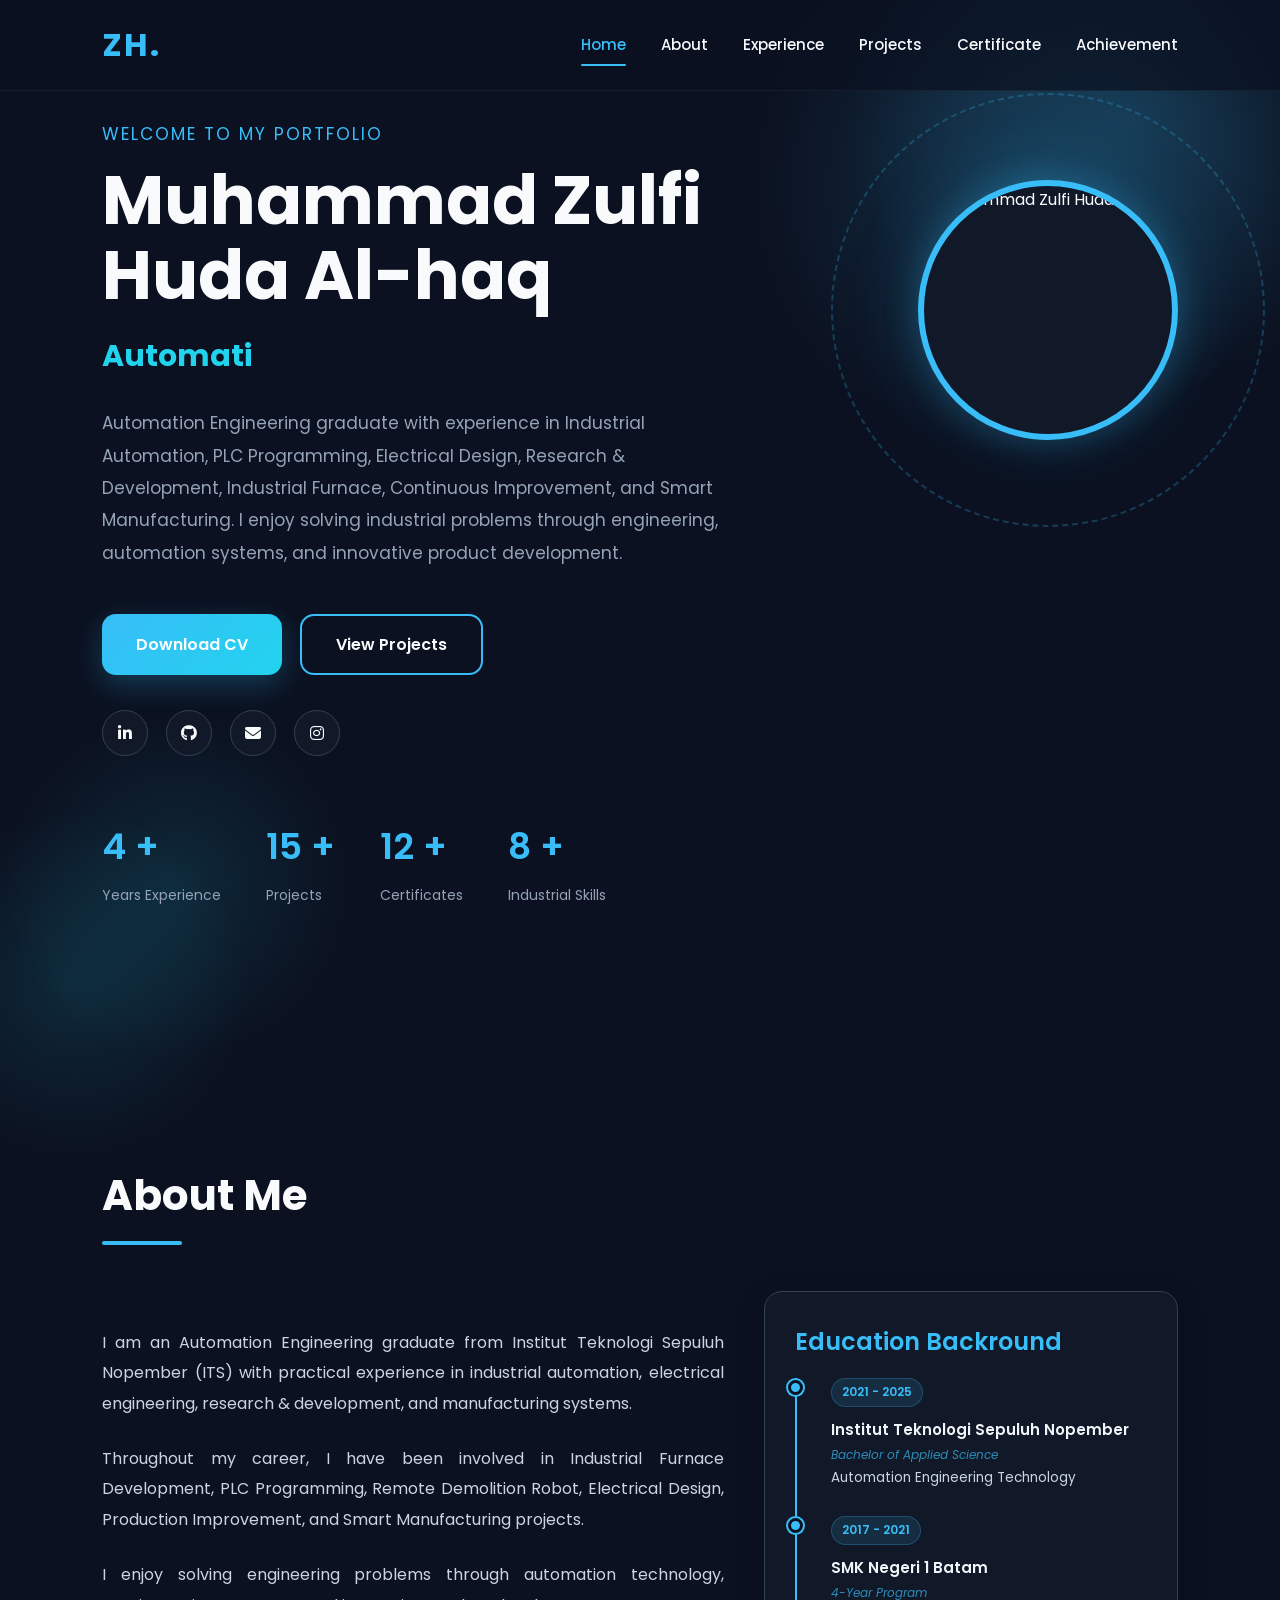
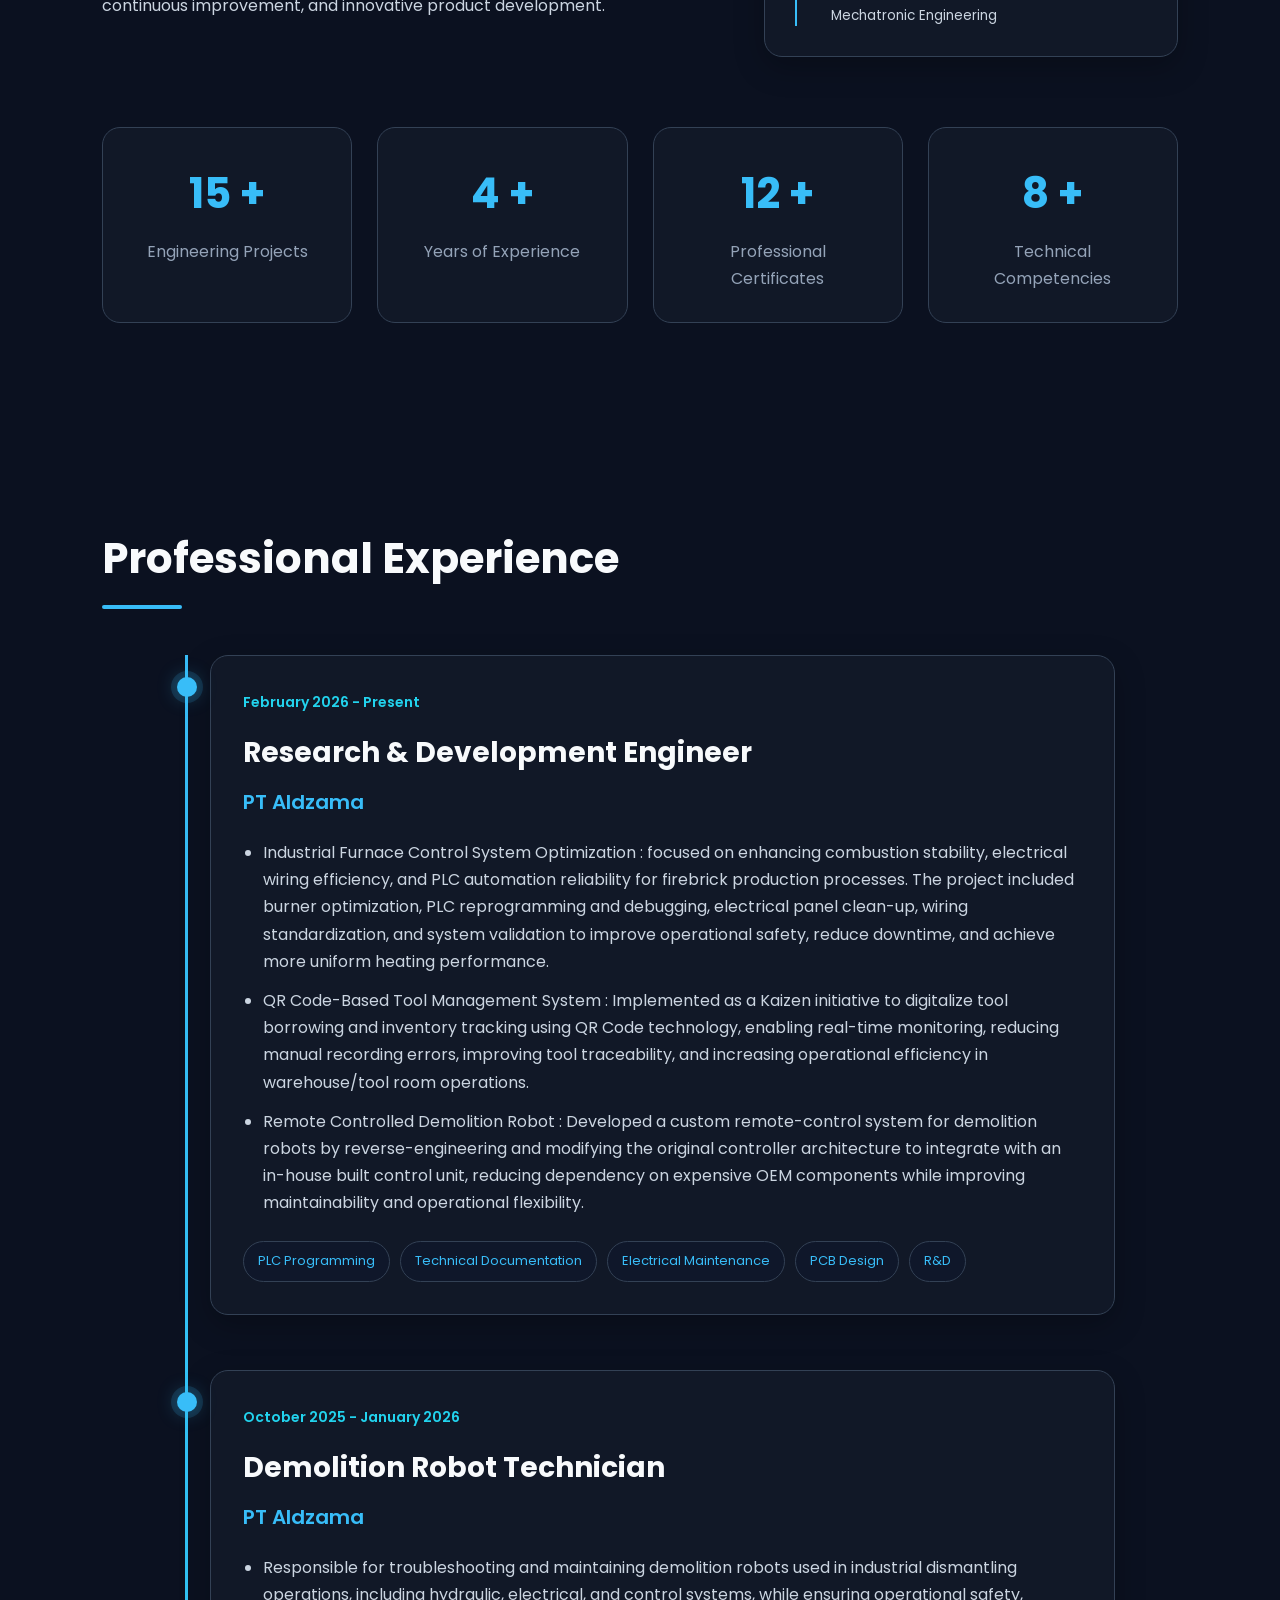
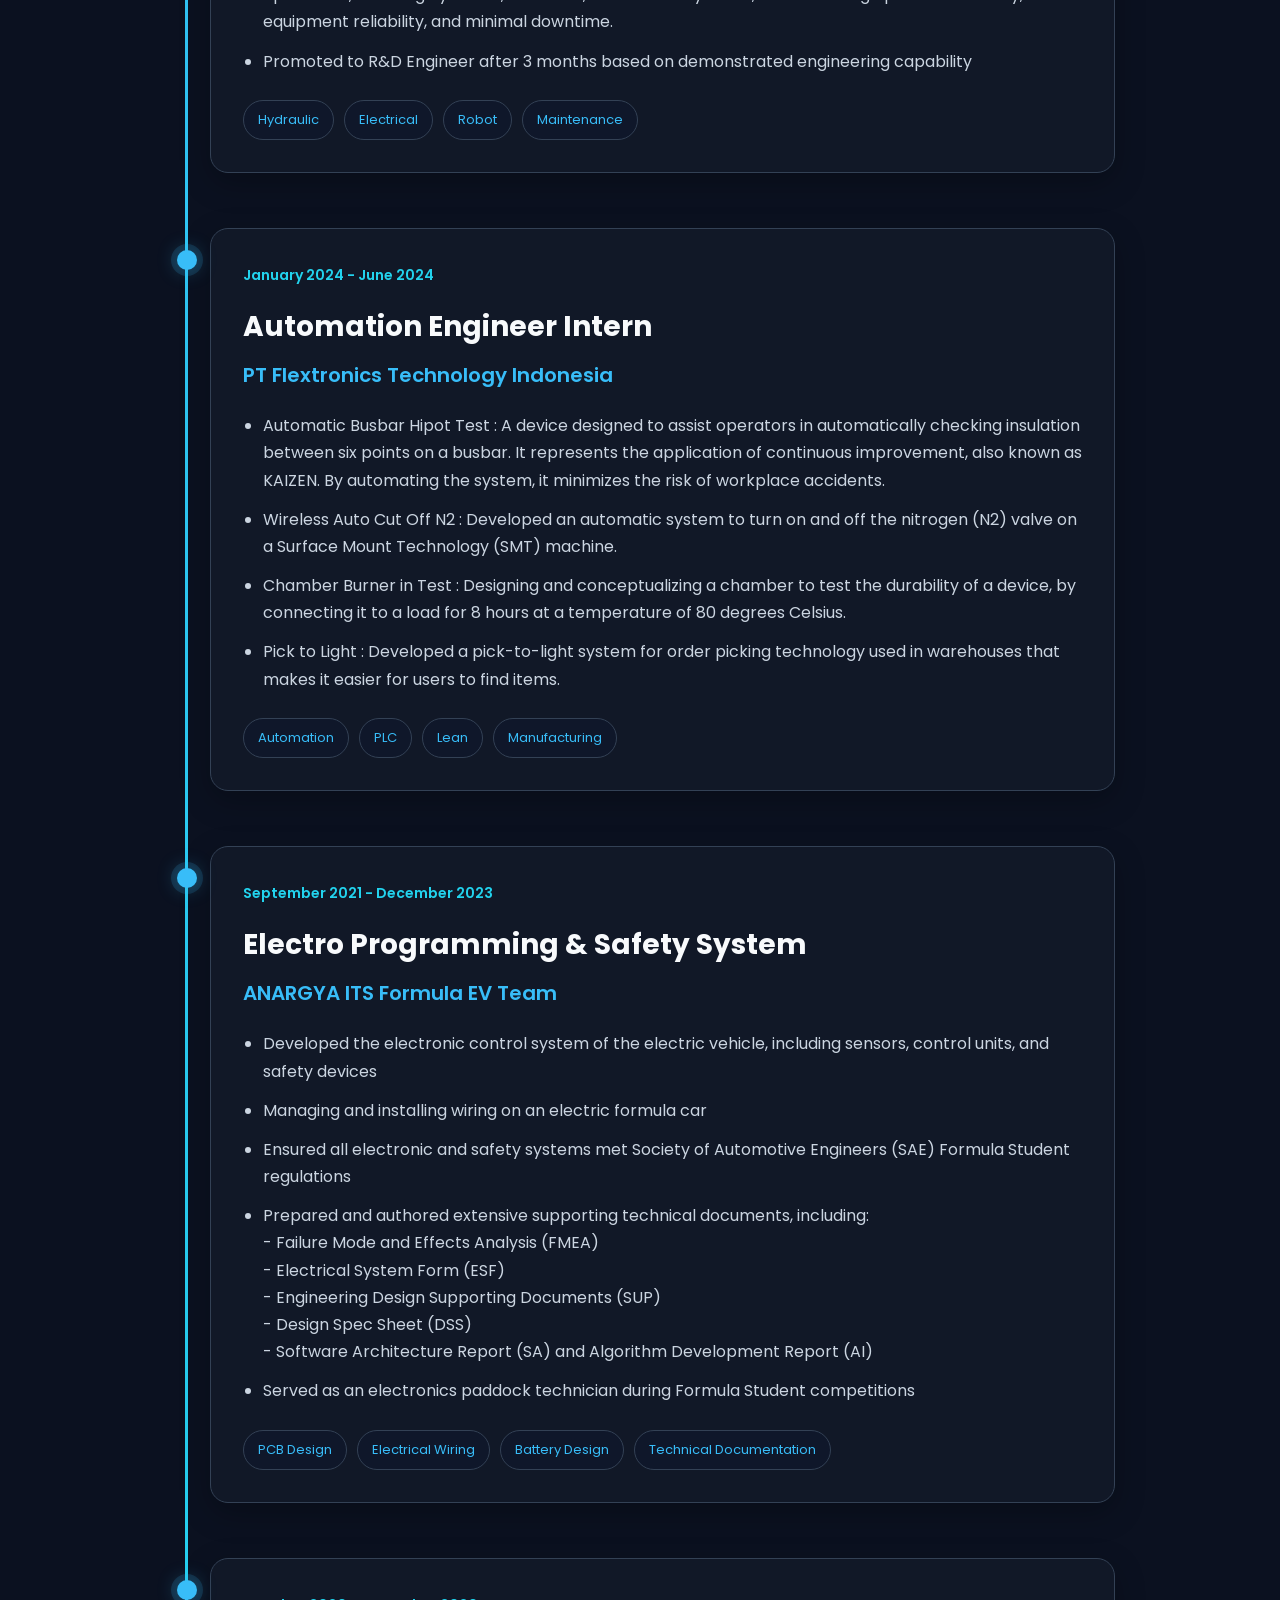
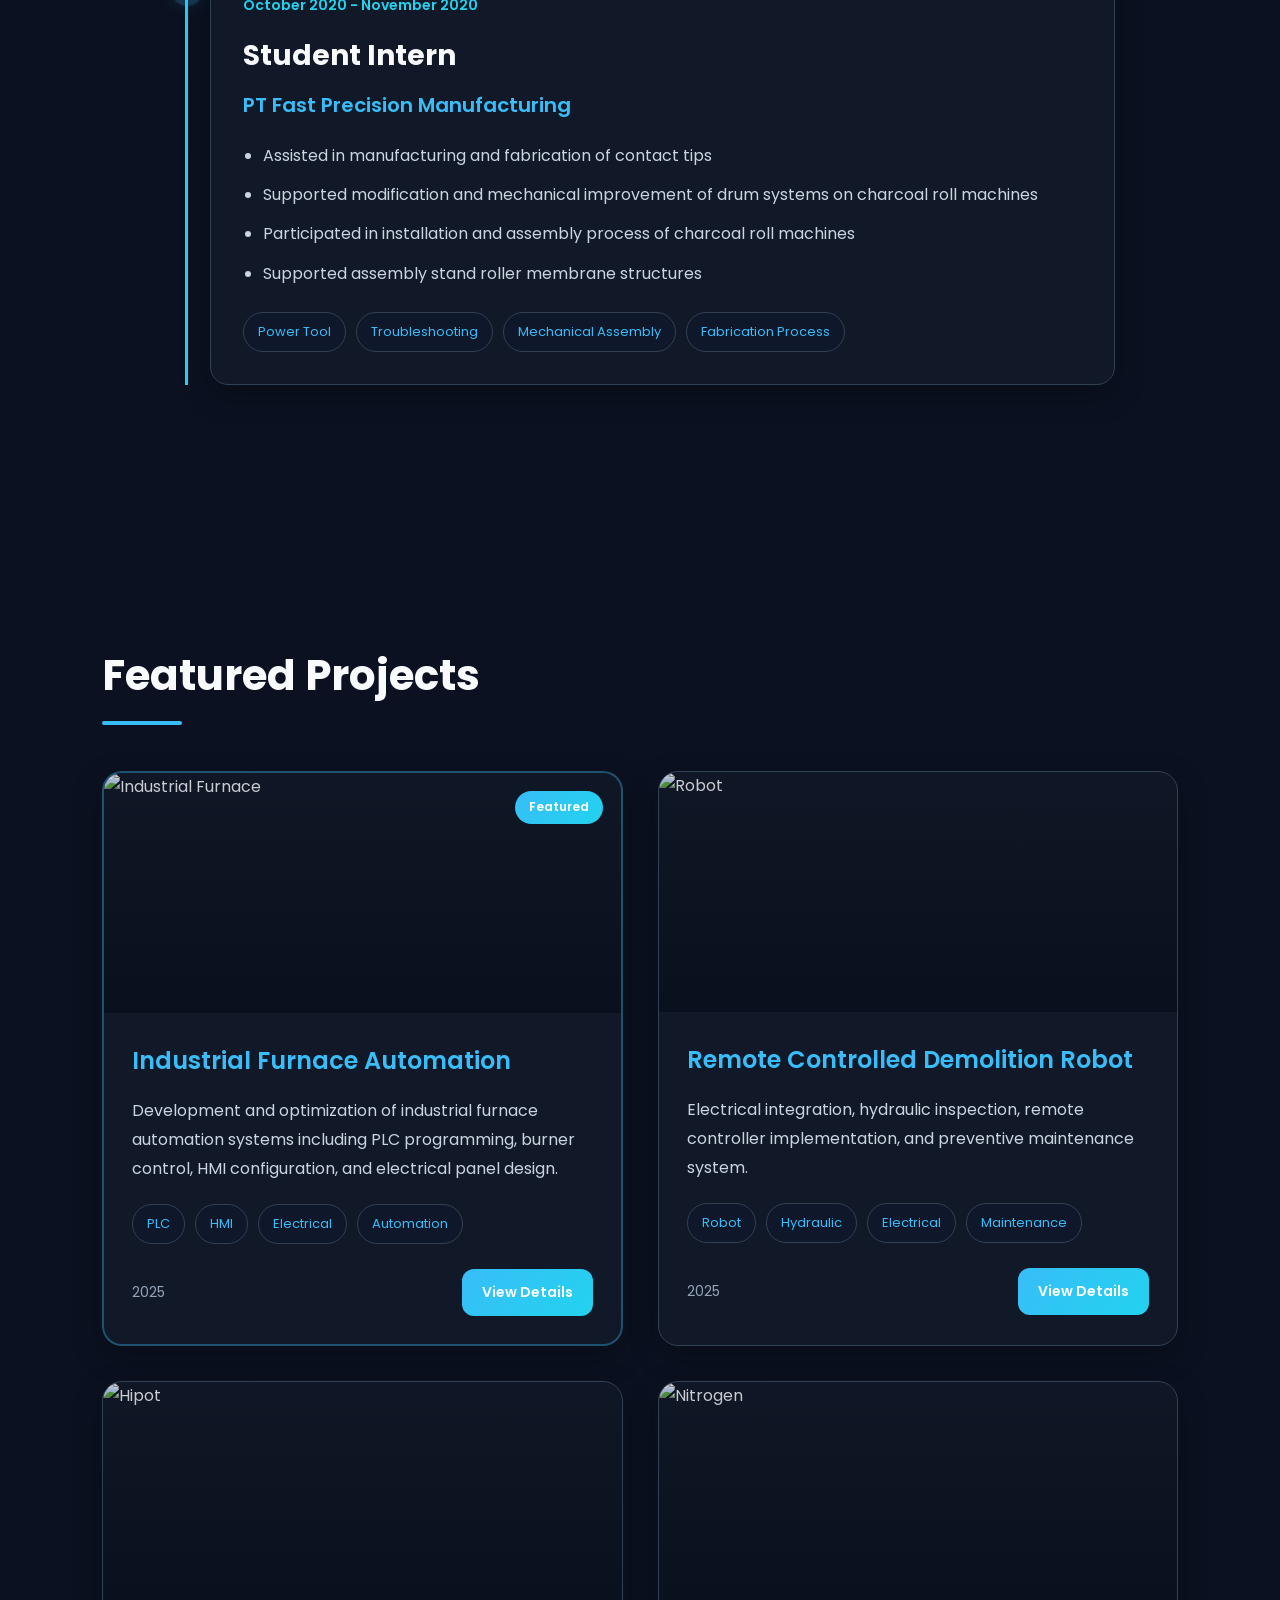
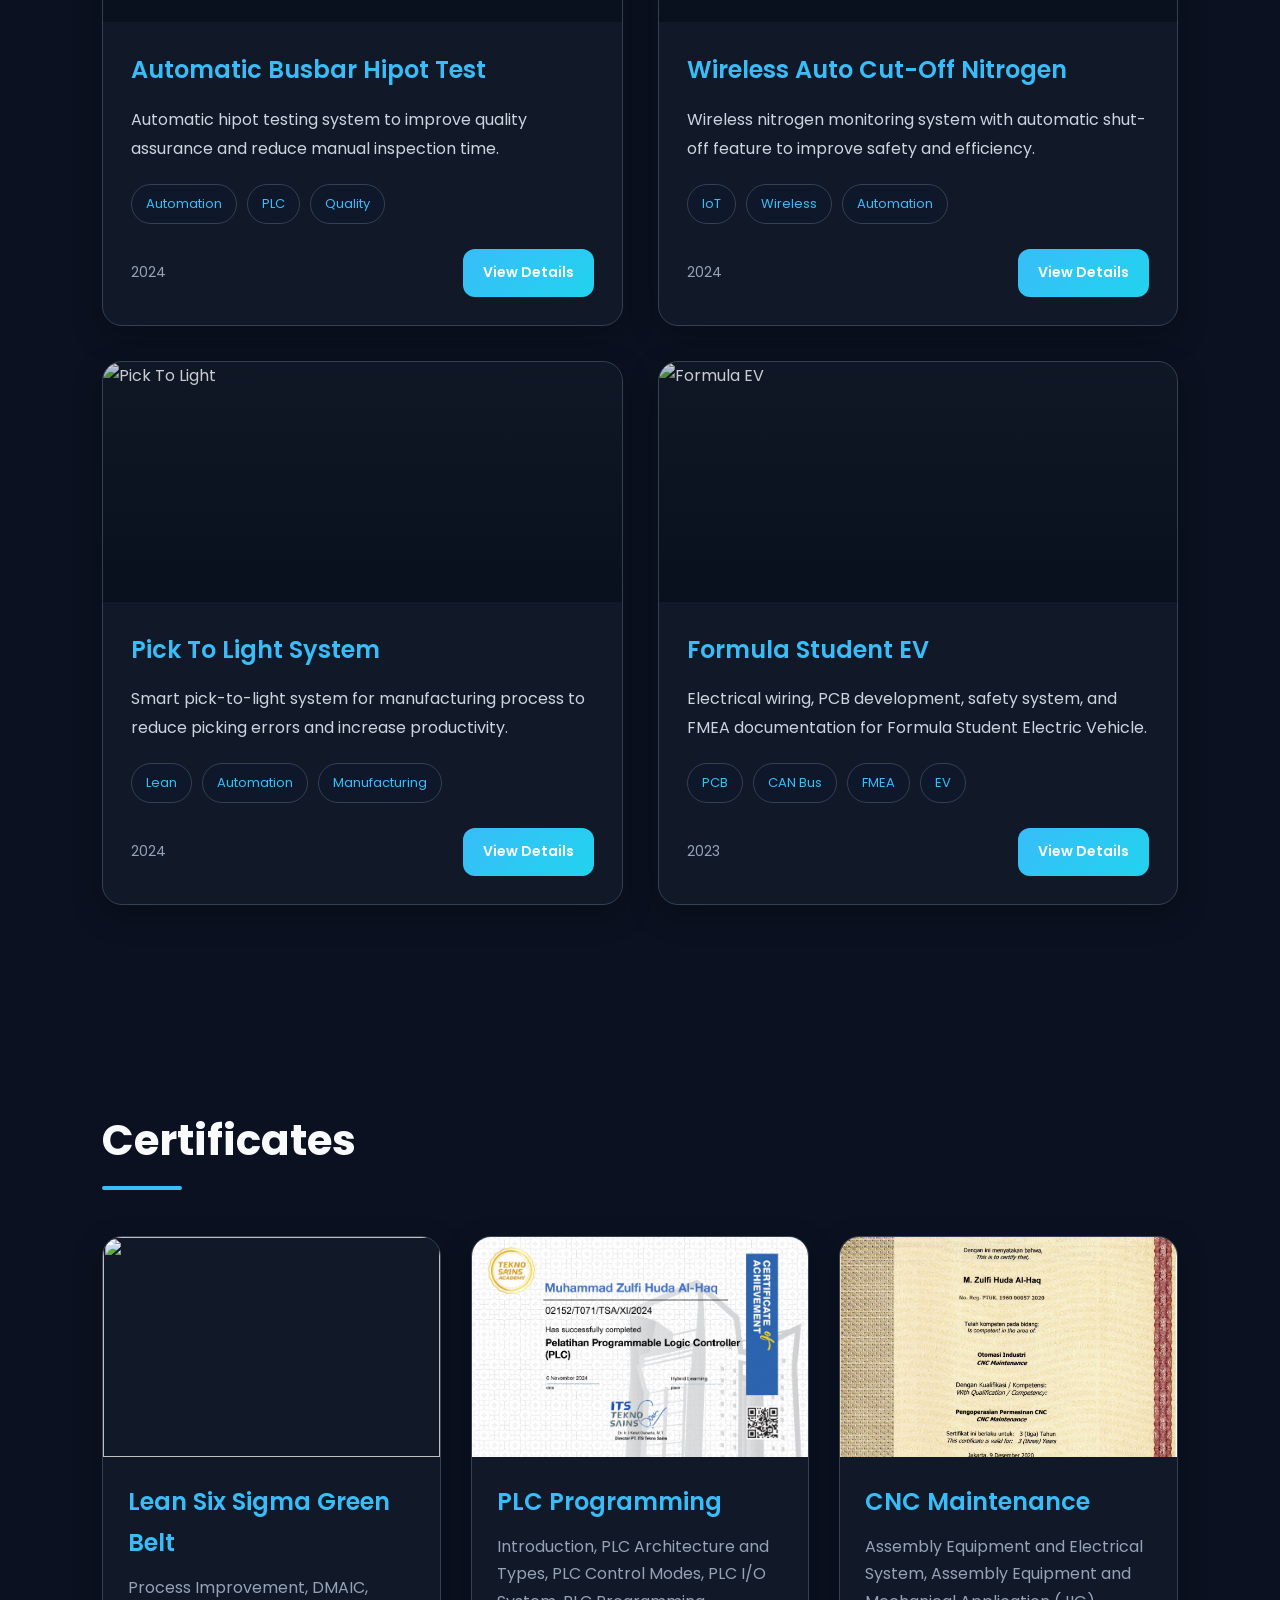
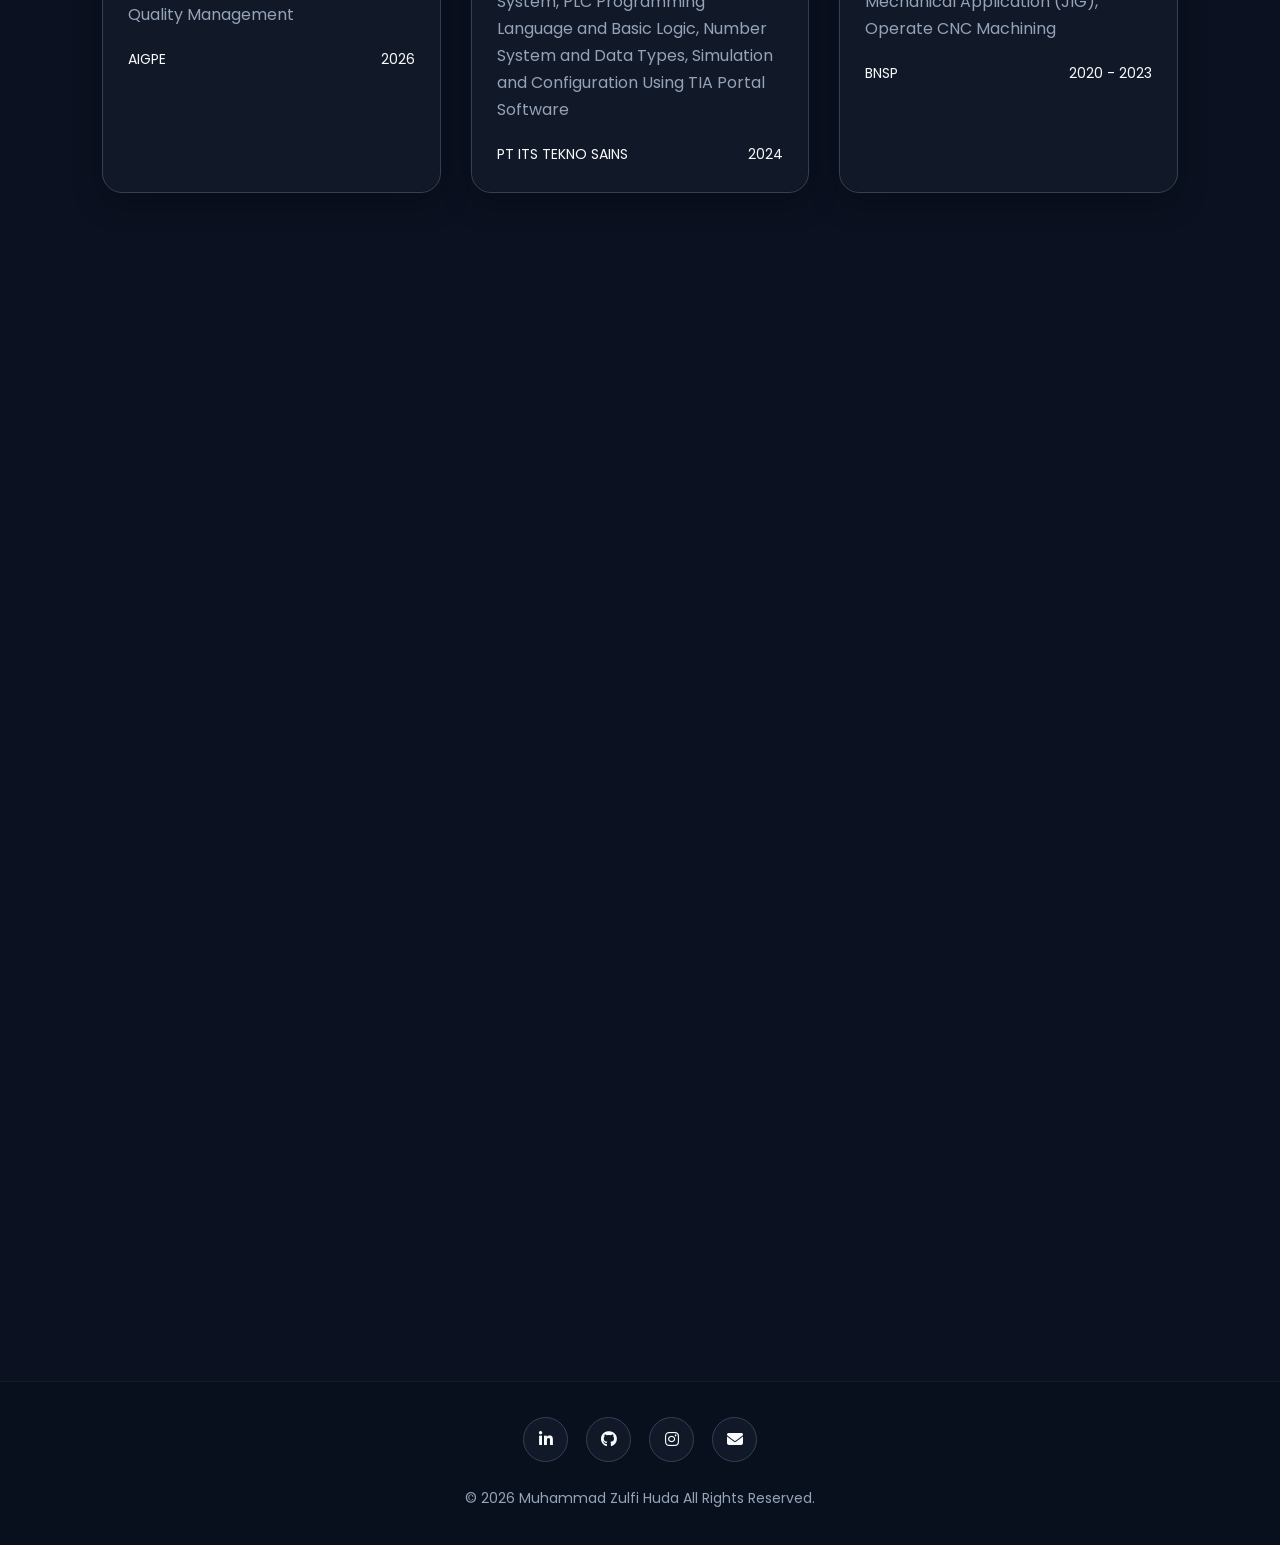
==== index.html @ b314d8a6 "Add files via upload" ====
<!DOCTYPE html>
<html lang="en">

<head>

    <meta charset="UTF-8">

    <meta name="viewport"
          content="width=device-width, initial-scale=1.0">

    <title>Muhammad Zulfi Huda | Automation Engineer</title>

    <!-- CSS -->

    <link rel="stylesheet" href="css/style.css">

    <!-- Google Font -->

    <link rel="preconnect" href="https://fonts.googleapis.com">

    <link rel="preconnect"
          href="https://fonts.gstatic.com"
          crossorigin>

    <link href="https://fonts.googleapis.com/css2?family=Poppins:wght@300;400;500;600;700;800&display=swap"
          rel="stylesheet">

    <!-- Font Awesome -->

    <link rel="stylesheet"
          href="https://cdnjs.cloudflare.com/ajax/libs/font-awesome/6.6.0/css/all.min.css">

</head>

<body>

    <!-- === HEADER === -->

    <header>

        <div class="logo">
            ZH.
        </div>

        <nav>
            <a href="#home" class="active">Home</a>
            <a href="#about">About</a>
            <a href="#experience">Experience</a>
            <a href="#projects">Projects</a>
            <!-- <a href="#skills">Skills</a> -->
            <a href="#certificates">Certificate</a>
            <a href="#achievement">Achievement</a>
            <!-- <a href="#contact">Contact</a> -->
        </nav>

        <!-- Mobile Menu -->

        <div class="menu-toggle">
            <i class="fa-solid fa-bars"></i>
        </div>

    </header>

    <!-- ==== HERO === -->

    <section
        id="home"
        class="hero">
        
        <div class="container">
            <div class="hero">
            
                <!-- LEFT -->

                <div class="hero-left">
                    <small>WELCOME TO MY PORTFOLIO</small>
                    <h1>Muhammad Zulfi<br>Huda Al-haq</h1>
                    <h2>Automation Engineer</h2>
                    <p>
                        Automation Engineering graduate with experience in
                        Industrial Automation,
                        PLC Programming,
                        Electrical Design,
                        Research & Development,
                        Industrial Furnace,
                        Continuous Improvement,
                        and Smart Manufacturing.

                        I enjoy solving industrial problems through engineering,
                        automation systems,
                        and innovative product development.
                    </p>
                    
                    <div class="button-group">
                        <a href="assets/CV_Muhammad_Zulfi_Huda.pdf"
                            class="btn-primary"
                            target="_blank">
                            Download CV
                        </a>

                        <a href="#projects"
                            class="btn-secondary">
                            View Projects
                        </a>
                    </div>

                    <!-- SOCIAL -->

                    <div class="hero-social">
                        <a href="https://linkedin.com/in/zulfi-huda"
                            target="_blank">
                            <i class="fab fa-linkedin-in"></i>
                        </a>
                        
                        <a href="https://github.com"
                            target="_blank">
                            <i class="fab fa-github"></i>
                        </a>
                        
                        <a href="mailto:hudaa.alhaq@gmail.com">
                            <i class="fa-solid fa-envelope"></i>
                        </a>
                        
                        <a href="https://www.instagram.com/hudaa_alhaq?igsh=MXFhZTE1dW55bW5hYQ=="
                            target="_blank">
                            <i class="fab fa-instagram"></i>
                        </a>
                    </div>

                    <!-- STATISTICS -->
                    
                    <div class="hero-stats">
                        <div class="stat-box">
                            <h3>
                                <span
                                    class="counter"
                                    data-target="4">
                                    0
                                </span>
                                +
                            </h3>
                            <p>Years Experience</p>
                        </div>
                        
                        <div class="stat-box">
                            <h3>
                                <span
                                    class="counter"
                                    data-target="15">
                                    0
                                </span>
                                +
                            </h3>
                            <p>Projects</p>
                        </div>
                        
                        <div class="stat-box">
                            <h3>
                                <span
                                    class="counter"
                                    data-target="12">
                                    0
                                </span>
                                +
                            </h3>
                            <p>Certificates</p>
                        </div>
                        
                        <div class="stat-box">
                            <h3>
                                <span
                                    class="counter"
                                    data-target="8">
                                    0
                                </span>
                                +
                            </h3>
                            <p>Industrial Skills</p>
                        </div>
                    </div>
                </div>

                <!-- RIGHT -->

                <div class="hero-right">
                    <img
                    src="assets/profile.jpg"
                    alt="Muhammad Zulfi Huda Al-haq">
                </div>
            </div>
        </div>
    </section>
    <!-- ===ABOUT=== -->

    <section id="about">
        <div class="container">
            <h2 class="section-title">
                About Me
            </h2>

            <div class="about-wrapper">

                <!-- LEFT -->

                <div class="about-content">
                    <p>
                        I am an Automation Engineering graduate from
                        Institut Teknologi Sepuluh Nopember (ITS)
                        with practical experience in industrial automation,
                        electrical engineering, research & development,
                        and manufacturing systems.

                    </p>

                    <p>

                        Throughout my career, I have been involved in
                        Industrial Furnace Development,
                        PLC Programming,
                        Remote Demolition Robot,
                        Electrical Design,
                        Production Improvement,
                        and Smart Manufacturing projects.

                    </p>

                    <p>

                        I enjoy solving engineering problems through
                        automation technology, continuous improvement,
                        and innovative product development.

                    </p>

                </div>

                <!-- RIGHT -->

                <div class="about-card">
                    <h3>Education Backround</h3>
                    <div class="edu-timeline">
                        <div class="edu-item">
                            <div class="edu-dot"></div>
                            <div class="edu-body">
                                <div class="edu-badge">2021 - 2025</div>
                                <h4>Institut Teknologi Sepuluh Nopember</h4>
                                <span class="edu-note">Bachelor of Applied Science</span>
                                <span>Automation Engineering Technology</span>
                            </div>
                        </div>

                        <div class="edu-item">
                            <div class="edu-dot"></div>
                            <div class="edu-body">
                                <div class="edu-badge">2017 - 2021</div>
                                <h4>SMK Negeri 1 Batam</h4>
                                <span class="edu-note">4-Year Program</span>                        
                                <span>Mechatronic Engineering</span>                                
                            </div>
                        </div>
                    </div>
                </div>
            </div>

            <!-- ======================================================
                STATISTICS
            ======================================================= -->

            <div class="statistics">

                <div class="stat-card">

                    <h2>

                        <span
                            class="counter"
                            data-target="15">

                            0

                        </span>

                        +

                    </h2>

                    <p>

                        Engineering Projects

                    </p>

                </div>

                <div class="stat-card">

                    <h2>

                        <span
                            class="counter"
                            data-target="4">

                            0

                        </span>

                        +

                    </h2>

                    <p>

                        Years of Experience

                    </p>

                </div>

                <div class="stat-card">

                    <h2>

                        <span
                            class="counter"
                            data-target="12">

                            0

                        </span>

                        +

                    </h2>

                    <p>

                        Professional Certificates

                    </p>

                </div>

                <div class="stat-card">

                    <h2>

                        <span
                            class="counter"
                            data-target="8">

                            0

                        </span>

                        +

                    </h2>

                    <p>

                        Technical Competencies

                    </p>

                </div>

            </div>

        </div>

    </section>

<!-- ==========================================================
     EXPERIENCE
========================================================== -->

<section id="experience">
    <div class="container">
        <h2 class="section-title">
            Professional Experience
        </h2>

        <div class="timeline">

            <!-- ==================================================
                 PT ALDZAMA
            =================================================== -->

            <div class="timeline-item">
                <div class="timeline-dot"></div>
                <div class="timeline-content">                   
                    <span class="date">
                        February 2026 - Present
                    </span>
                    
                    <h2>
                        Research & Development Engineer
                    </h2>
                    
                    <h3>
                        PT Aldzama
                    </h3>
                    
                    <ul>
                        <li>
                            Industrial Furnace Control System Optimization : focused on enhancing
                            combustion stability, electrical wiring efficiency, and PLC automation
                            reliability for firebrick production processes. The project included
                            burner optimization, PLC reprogramming and debugging, electrical panel
                            clean-up, wiring standardization, and system validation to improve
                            operational safety, reduce downtime, and achieve more uniform heating
                            performance.
                        </li>

                        <li>
                            QR Code-Based Tool Management System : Implemented as a Kaizen initiative
                            to digitalize tool borrowing and inventory tracking using QR Code technology,
                            enabling real-time monitoring, reducing manual recording errors, improving
                            tool traceability, and increasing operational efficiency in warehouse/tool
                            room operations.
                        </li>

                        <li>
                            Remote Controlled Demolition Robot : Developed a custom remote-control
                            system for demolition robots by reverse-engineering and modifying the
                            original controller architecture to integrate with an in-house built
                            control unit, reducing dependency on expensive OEM components while
                            improving maintainability and operational flexibility.
                        </li>
                    </ul>

                    <div class="tech-stack">
                        <span>PLC Programming</span>
                        <span>Technical Documentation</span>
                        <span>Electrical Maintenance</span>
                        <span>PCB Design</span>
                        <span>R&D</span>
                    </div>
                </div>
            </div>

            <!-- ==================================================
                 DEMOLITION ROBOT
            =================================================== -->

            <div class="timeline-item">
                <div class="timeline-dot"></div>
                <div class="timeline-content">
                    <span class="date">
                        October 2025 - January 2026
                    </span>

                    <h2>
                        Demolition Robot Technician
                    </h2>

                    <h3>
                        PT Aldzama
                    </h3>

                    <ul>
                        <li>
                            Responsible for troubleshooting and maintaining demolition
                            robots used in industrial dismantling operations, including
                            hydraulic, electrical, and control systems, while ensuring
                            operational safety, equipment reliability, and minimal downtime.
                        </li>
                        <li>
                            Promoted to R&D Engineer after 3 months based on demonstrated
                            engineering capability
                        </li>                        
                        
                    </ul>

                    <div class="tech-stack">
                        <span>Hydraulic</span>
                        <span>Electrical</span>
                        <span>Robot</span>
                        <span>Maintenance</span>
                    </div>
                </div>
            </div>

            <!-- ==================================================
                 FLEXTRONICS
            =================================================== -->

            <div class="timeline-item">
                <div class="timeline-dot"></div>
                <div class="timeline-content">
                    <span class="date">
                        January 2024 - June 2024
                    </span>

                    <h2>
                        Automation Engineer Intern
                    </h2>

                    <h3>
                        PT Flextronics Technology Indonesia
                    </h3>

                    <ul>
                        <li>
                            Automatic Busbar Hipot Test : A device designed to assist operators
                            in automatically checking insulation between six points on a busbar.
                            It represents the application of continuous improvement, also known
                            as KAIZEN. By automating the system, it minimizes the risk of workplace
                            accidents.
                        </li>

                        <li>
                            Wireless Auto Cut Off N2 : Developed an automatic system to turn on
                            and off the nitrogen (N2) valve on a Surface Mount Technology (SMT) machine.
                        </li>

                        <li>
                            Chamber Burner in Test : Designing and conceptualizing a chamber to test the
                            durability of a device, by connecting it to a load for 8 hours at a temperature
                            of 80 degrees Celsius.
                        </li>

                        <li>
                            Pick to Light : Developed a pick-to-light system for order picking technology used
                            in warehouses that makes it easier for users to find items.
                        </li>
                    </ul>

                    <div class="tech-stack">
                        <span>Automation</span>
                        <span>PLC</span>
                        <span>Lean</span>
                        <span>Manufacturing</span>
                    </div>
                </div>
            </div>

            <!-- ==================================================
                 FORMULA STUDENT
            =================================================== -->

            <div class="timeline-item">
                <div class="timeline-dot"></div>
                <div class="timeline-content">
                    <span class="date">
                        September 2021 - December 2023
                    </span>

                    <h2>
                        Electro Programming & Safety System
                    </h2>

                    <h3>
                        ANARGYA ITS Formula EV Team
                    </h3>

                    <ul>
                        <li>
                            Developed the electronic control system of the electric vehicle,
                            including sensors, control units, and safety devices
                        </li>

                        <li>
                            Managing and installing wiring on an electric formula car
                        </li>

                        <li>
                            Ensured all electronic and safety systems met Society
                            of Automotive Engineers (SAE) Formula Student regulations
                        </li>

                        <li>
                            Prepared and authored extensive supporting technical documents, including:
                            <p>- Failure Mode and Effects Analysis (FMEA)</p>
                            <p>- Electrical System Form (ESF)</p>
                            <p>- Engineering Design Supporting Documents (SUP)</p>
                            <p>- Design Spec Sheet (DSS)</p>
                            <p>- Software Architecture Report (SA) and Algorithm Development Report (AI)</p>                                                                                                      
                        </li>

                        <li>
                            Served as an electronics paddock technician during Formula Student competitions
                        </li>
                    </ul>
                    <div class="tech-stack">
                        <span>PCB Design</span>                    
                        <span>Electrical Wiring</span>
                        <span>Battery Design</span>
                        <span>Technical Documentation</span>
                    </div>
                </div>
            </div>

            <!-- ==================================================
                PT Fast Precision Manufacturing
            =================================================== -->

            <div class="timeline-item">
                <div class="timeline-dot"></div>
                <div class="timeline-content">
                    <span class="date">
                        October 2020 - November 2020
                    </span>

                    <h2>
                        Student Intern
                    </h2>

                    <h3>
                        PT Fast Precision Manufacturing
                    </h3>

                    <ul>
                        <li>
                            Assisted in manufacturing and fabrication of contact tips
                        </li>

                        <li>
                            Supported modification and mechanical improvement of drum
                            systems on charcoal roll machines
                        </li>

                        <li>
                            Participated in installation and assembly process of charcoal roll machines
                        </li>

                        <li>
                            Supported assembly stand roller membrane structures
                        </li>
                    </ul>
                    <div class="tech-stack">
                        <span>Power Tool</span>
                        <span>Troubleshooting</span>                       
                        <span>Mechanical Assembly</span>
                        <span>Fabrication Process</span>
                    </div>
                </div>
            </div>
        </div>
    </div>
</section>

<!-- ==========================================================
     PROJECTS
========================================================== -->

<section id="projects">

    <div class="container">

        <h2 class="section-title">
            Featured Projects
        </h2>

        <div class="project-grid">

            <!-- ==========================================
                 PROJECT 1
            =========================================== -->

            <div class="project-card project-feature">

                <div class="project-image">

                    <img src="assets/projects/furnace.jpg"
                         alt="Industrial Furnace">

                </div>

                <div class="project-content">

                    <h3>

                        Industrial Furnace Automation

                    </h3>

                    <p>

                        Development and optimization of industrial furnace
                        automation systems including PLC programming,
                        burner control, HMI configuration,
                        and electrical panel design.

                    </p>

                    <div class="project-tags">

                        <span>PLC</span>
                        <span>HMI</span>
                        <span>Electrical</span>
                        <span>Automation</span>

                    </div>

                    <div class="project-footer">

                        <span class="project-year">

                            2025

                        </span>

                        <a href="#"
                           class="project-button"
                           data-modal="modal-furnace">

                            View Details

                        </a>

                    </div>

                </div>

            </div>

            <!-- ==========================================
                 PROJECT 2
            =========================================== -->

            <div class="project-card">

                <div class="project-image">

                    <img src="assets/projects/robot.jpg"
                         alt="Robot">

                </div>

                <div class="project-content">

                    <h3>

                        Remote Controlled Demolition Robot

                    </h3>

                    <p>

                        Electrical integration, hydraulic inspection,
                        remote controller implementation,
                        and preventive maintenance system.

                    </p>

                    <div class="project-tags">

                        <span>Robot</span>
                        <span>Hydraulic</span>
                        <span>Electrical</span>
                        <span>Maintenance</span>

                    </div>

                    <div class="project-footer">

                        <span class="project-year">

                            2025

                        </span>

                        <a href="#"
                           class="project-button"
                           data-modal="modal-robot">

                            View Details

                        </a>

                    </div>

                </div>

            </div>

            <!-- ==========================================
                 PROJECT 3
            =========================================== -->

            <div class="project-card">

                <div class="project-image">

                    <img src="assets/projects/hipot.jpg"
                         alt="Hipot">

                </div>

                <div class="project-content">

                    <h3>

                        Automatic Busbar Hipot Test

                    </h3>

                    <p>

                        Automatic hipot testing system
                        to improve quality assurance
                        and reduce manual inspection time.

                    </p>

                    <div class="project-tags">

                        <span>Automation</span>
                        <span>PLC</span>
                        <span>Quality</span>

                    </div>

                    <div class="project-footer">

                        <span class="project-year">

                            2024

                        </span>

                        <a href="#"
                           class="project-button"
                           data-modal="modal-hipot">

                            View Details

                        </a>

                    </div>

                </div>

            </div>

            <!-- ==========================================
                 PROJECT 4
            =========================================== -->

            <div class="project-card">

                <div class="project-image">

                    <img src="assets/projects/nitrogen.jpg"
                         alt="Nitrogen">

                </div>

                <div class="project-content">

                    <h3>

                        Wireless Auto Cut-Off Nitrogen

                    </h3>

                    <p>

                        Wireless nitrogen monitoring system
                        with automatic shut-off feature
                        to improve safety and efficiency.

                    </p>

                    <div class="project-tags">

                        <span>IoT</span>
                        <span>Wireless</span>
                        <span>Automation</span>

                    </div>

                    <div class="project-footer">

                        <span class="project-year">

                            2024

                        </span>

                        <a href="#"
                           class="project-button"
                           data-modal="modal-nitrogen">

                            View Details

                        </a>

                    </div>

                </div>

            </div>

            <!-- ==========================================
                 PROJECT 5
            =========================================== -->

            <div class="project-card">

                <div class="project-image">

                    <img src="assets/projects/picktolight.jpg"
                         alt="Pick To Light">

                </div>

                <div class="project-content">

                    <h3>

                        Pick To Light System

                    </h3>

                    <p>

                        Smart pick-to-light system
                        for manufacturing process
                        to reduce picking errors
                        and increase productivity.

                    </p>

                    <div class="project-tags">

                        <span>Lean</span>
                        <span>Automation</span>
                        <span>Manufacturing</span>

                    </div>

                    <div class="project-footer">

                        <span class="project-year">

                            2024

                        </span>

                        <a href="#"
                           class="project-button"
                           data-modal="modal-pick">

                            View Details

                        </a>

                    </div>

                </div>

            </div>

            <!-- ==========================================
                 PROJECT 6
            =========================================== -->

            <div class="project-card">

                <div class="project-image">

                    <img src="assets/projects/formula.jpg"
                         alt="Formula EV">

                </div>

                <div class="project-content">

                    <h3>

                        Formula Student EV

                    </h3>

                    <p>

                        Electrical wiring,
                        PCB development,
                        safety system,
                        and FMEA documentation
                        for Formula Student Electric Vehicle.

                    </p>

                    <div class="project-tags">

                        <span>PCB</span>
                        <span>CAN Bus</span>
                        <span>FMEA</span>
                        <span>EV</span>

                    </div>

                    <div class="project-footer">

                        <span class="project-year">

                            2023

                        </span>

                        <a href="#"
                           class="project-button"
                           data-modal="modal-formula">

                            View Details

                        </a>

                    </div>

                </div>

            </div>

        </div>

    </div>

</section>

<!-- ==========================================================
     SKILLS
========================================================== -->

<!-- <section id="skills">

    <div class="container">

        <h2 class="section-title">

            Technical Skills

        </h2>

        <div class="skills">

            <span>PLC Programming</span>
            <span>HMI Development</span>
            <span>Industrial Automation</span>
            <span>Electrical Design</span>
            <span>AutoCAD Electrical</span>
            <span>SolidWorks</span>
            <span>Arduino</span>
            <span>ESP32</span>
            <span>Embedded System</span>
            <span>Industrial Furnace</span>
            <span>Research & Development</span>
            <span>Project Management</span>
            <span>Continuous Improvement</span>
            <span>Lean Manufacturing</span>
            <span>Microsoft Office</span>

        </div>

    </div>

</section> -->

<!-- ==========================================================
     CERTIFICATES
========================================================== -->

<section id="certificates">

    <div class="container">

        <h2 class="section-title">

            Certificates

        </h2>

        <div class="certificate-grid">

            <div class="certificate-card">

                <div class="certificate-image">

                    <img src="assets/certificate/lean.jpg">

                </div>

                <div class="certificate-content">

                    <h3>

                        Lean Six Sigma Green Belt

                    </h3>

                    <p>

                        Process Improvement,
                        DMAIC,
                        Quality Management

                    </p>

                    <div class="certificate-provider">

                        <span>AIGPE</span>

                        <span>2026</span>

                    </div>

                </div>

            </div>

            <div class="certificate-card">

                <div class="certificate-image">

                    <img src="assets/certificate/plc.jpg">

                </div>

                <div class="certificate-content">

                    <h3>

                        PLC Programming

                    </h3>

                    <p>

                        Introduction, PLC Architecture and Types, PLC Control Modes,
                        PLC I/O System, PLC Programming Language and Basic Logic,
                        Number System and Data Types, Simulation and Configuration
                        Using TIA Portal Software

                    </p>

                    <div class="certificate-provider">

                        <span>PT ITS TEKNO SAINS</span>

                        <span>2024</span>

                    </div>

                </div>

            </div>

            <div class="certificate-card">

                <div class="certificate-image">

                    <img src="assets/certificate/CNC Maintenance.jpg">

                </div>

                <div class="certificate-content">

                    <h3>

                        CNC Maintenance

                    </h3>

                    <p>

                        Assembly Equipment and Electrical System, Assembly Equipment and
                        Mechanical Application (JIG), Operate CNC Machining

                    </p>

                    <div class="certificate-provider">

                        <span>BNSP</span>

                        <span>2020 - 2023</span>

                    </div>

                </div>

            </div>

        </div>

    </div>

</section>

<!-- ==========================================================
     ACHIEVEMENT
========================================================== -->

<section id="achievement">
    <div class="container">
        <h2 class="section-title">
            Achievement
        </h2>

        <div class="achievement-grid">
            <div class="achievement-card">
                <div class="achievement-icon">
                    <i class="fa-solid fa-trophy"></i>
                </div>

                <h3>
                    Formula Student EV
                </h3>

                <p>
                    Electrical &
                    Programming Division
                </p>
            </div>

            <div class="achievement-card">
                <div class="achievement-icon">
                    <i class="fa-solid fa-medal"></i>
                </div>

                <h3>
                    Automation Projects
                </h3>

                <p>
                    Successfully completed
                    multiple industrial
                    automation projects.
                </p>
            </div>

            <div class="achievement-card">
                <div class="achievement-icon">
                    <i class="fa-solid fa-award"></i>
                </div>

                <h3>
                    Research & Development
                </h3>

                <p>
                    Product Development
                    and Industrial Innovation.
                </p>
            </div>
            <div class="achievement-card">
                <div class="achievement-icon">
                    <i class="fa-solid fa-trophy"></i>
                </div>

                <h3>
                    Formula Student EV
                </h3>

                <p>
                    Electrical &
                    Programming Division
                </p>
            </div>

            <div class="achievement-card">
                <div class="achievement-icon">
                    <i class="fa-solid fa-medal"></i>
                </div>

                <h3>
                    Automation Projects
                </h3>

                <p>
                    Successfully completed
                    multiple industrial
                    automation projects.
                </p>
            </div>

            <div class="achievement-card">
                <div class="achievement-icon">
                    <i class="fa-solid fa-award"></i>
                </div>

                <h3>
                    Research & Development
                </h3>

                <p>
                    Product Development
                    and Industrial Innovation.
                </p>
            </div>
        </div>
    </div>
</section>

<!-- ==========================================================
     CONTACT
========================================================== -->

<!-- <section id="contact">
    <div class="container">
        <h2 class="section-title">
            Contact Me
        </h2>

        <div class="contact-wrapper">
            <div class="contact-info">
                <div class="contact-item">
                    <i class="fa-solid fa-envelope"></i>
                    <div>
                        <h3>Email</h3>
                        <p>your@email.com</p>
                    </div>
                </div>

                <div class="contact-item">
                    <i class="fa-solid fa-phone"></i>
                    <div>
                        <h3>Phone</h3>
                        <p>+62 xxx xxxx xxxx</p>
                    </div>
                </div>

                <div class="contact-item">
                    <i class="fa-solid fa-location-dot"></i>
                    <div>
                        <h3>Location</h3>
                        <p>
                            Batam, Indonesia
                        </p>
                    </div>
                </div>
            </div>

            <form class="contact-form">
                <input
                type="text"
                placeholder="Your Name">

                <input
                type="email"
                placeholder="Your Email">

                <textarea
                placeholder="Message"></textarea>

                <button
                class="btn-primary">
                    Send Message
                </button>
            </form>
        </div>
    </div>
</section> -->

<!-- ==========================================================
     FOOTER
========================================================== -->

<footer>

    <div class="footer-social">

        <a href="#"><i class="fab fa-linkedin-in"></i></a>

        <a href="#"><i class="fab fa-github"></i></a>

        <a href="#"><i class="fab fa-instagram"></i></a>

        <a href="#"><i class="fa-solid fa-envelope"></i></a>

    </div>

    <p>

        © 2026 Muhammad Zulfi Huda

        All Rights Reserved.

    </p>

</footer>

<!-- ==========================================================
     BACK TO TOP
========================================================== -->

<button id="topButton">

    <i class="fa-solid fa-arrow-up"></i>

</button>

<!-- ==========================================================
     PROJECT MODAL
========================================================== -->

<div class="modal" id="projectModal">

    <div class="modal-content">

        <span class="modal-close">

            &times;

        </span>

        <img
        src="assets/projects/furnace.jpg"
        id="modalImage">

        <h2 id="modalTitle">

            Project Title

        </h2>

        <p id="modalDescription">

            Project Description

        </p>

    </div>

</div>

<!-- ==========================================================
     JAVASCRIPT
========================================================== -->

<script src="js/script.js"></script>

</body>

</html>
---- css/style.css ----
/* ==========================================================
   PORTFOLIO CSS
   Author : Muhammad Zulfi Huda Portfolio
   Version : 1.0
========================================================== */

/* ==========================================================
   GOOGLE FONT
========================================================== */

@import url('https://fonts.googleapis.com/css2?family=Poppins:wght@300;400;500;600;700;800&display=swap');

/* ==========================================================
   CSS VARIABLES
========================================================== */

:root{

    /* Primary */

    --primary:#38BDF8;
    --primary-dark:#0EA5E9;
    --secondary:#22D3EE;

    /* Background */

    --bg:#0B1120;
    --bg2:#08101D;

    /* Card */

    --card:#111827;
    --card-hover:#182234;

    /* Text */

    --text:#F8FAFC;
    --text-gray:#CBD5E1;
    --text-light:#94A3B8;

    /* Border */

    --border:#334155;

    /* Radius */

    --radius:18px;

    /* Shadow */

    --shadow:

        0 10px 30px rgba(0,0,0,.25);

    --shadow-hover:

        0 18px 40px rgba(0,0,0,.35);

}

/* ==========================================================
   RESET
========================================================== */

*{

    margin:0;
    padding:0;
    box-sizing:border-box;

}

html{

    scroll-behavior:smooth;

}

body{

    font-family:'Poppins',sans-serif;
    background:var(--bg);
    color:var(--text);
    overflow-x:hidden;
    line-height:1.7;

}

/* ==========================================================
   TYPOGRAPHY
========================================================== */

h1{

    font-size:64px;
    font-weight:700;

}

h2{

    font-size:40px;
    font-weight:700;

}

h3{

    font-size:24px;
    font-weight:600;

}

h4{

    font-size:20px;

}

p{

    color:var(--text-gray);
    font-size:16px;

}

small{

    color:var(--primary);
    letter-spacing:2px;
    text-transform:uppercase;

}

a{

    color:inherit;
    text-decoration:none;

}

img{

    max-width:100%;
    display:block;

}

/* ==========================================================
   SELECTION
========================================================== */

::selection{

    background:var(--primary);
    color:white;

}

/* ==========================================================
   SCROLLBAR
========================================================== */

::-webkit-scrollbar{

    width:10px;

}

::-webkit-scrollbar-track{

    background:var(--bg2);

}

::-webkit-scrollbar-thumb{

    background:var(--primary);
    border-radius:50px;

}

::-webkit-scrollbar-thumb:hover{

    background:var(--secondary);

}

/* ==========================================================
   CONTAINER
========================================================== */

.container{

    width:100%;
    max-width:1200px;
    margin:auto;

}

/* ==========================================================
   SECTION
========================================================== */

section{

    padding:100px 8%;
    opacity:0;
    transform:translateY(60px);
    transition:
        opacity .8s ease,
        transform .8s ease;

}

section.show{

    opacity:1;
    transform:translateY(0);

}

/* ==========================================================
   SECTION TITLE
========================================================== */

.section-title{

    font-size:42px;
    font-weight:700;
    margin-bottom:60px;
    position:relative;
    display:inline-block;

}

.section-title::after{

    content:"";
    position:absolute;
    left:0;
    bottom:-14px;
    width:80px;
    height:4px;
    background:var(--primary);
    border-radius:50px;

}

/* ==========================================================
   CARD
========================================================== */

.card{

    background:var(--card);
    border:1px solid var(--border);
    border-radius:var(--radius);
    padding:35px;
    transition:.35s;
    box-shadow:var(--shadow);

}

.card:hover{

    transform:translateY(-8px);
    background:var(--card-hover);
    border-color:var(--primary);
    box-shadow:var(--shadow-hover);

}

/* ==========================================================
   GLASS EFFECT
========================================================== */

.glass{

    background:rgba(17,24,39,.55);
    backdrop-filter:blur(12px);
    border:1px solid rgba(255,255,255,.05);

}

/* ==========================================================
   FLEX
========================================================== */

.flex{

    display:flex;

}

.flex-center{

    display:flex;
    justify-content:center;
    align-items:center;

}

.space-between{

    display:flex;
    justify-content:space-between;
    align-items:center;

}

/* ==========================================================
   GRID
========================================================== */

.grid{

    display:grid;

}

.grid-2{

    display:grid;
    grid-template-columns:repeat(2,1fr);
    gap:40px;

}

.grid-3{

    display:grid;
    grid-template-columns:repeat(3,1fr);
    gap:30px;

}

/* ==========================================================
   SPACING
========================================================== */

.mt-1{margin-top:10px;}
.mt-2{margin-top:20px;}
.mt-3{margin-top:30px;}
.mt-4{margin-top:40px;}
.mt-5{margin-top:50px;}

.mb-1{margin-bottom:10px;}
.mb-2{margin-bottom:20px;}
.mb-3{margin-bottom:30px;}
.mb-4{margin-bottom:40px;}
.mb-5{margin-bottom:50px;}

/* ==========================================================
   BUTTON BASE
========================================================== */

.btn{

    display:inline-flex;
    align-items:center;
    justify-content:center;
    gap:10px;
    padding:15px 34px;
    border-radius:14px;
    font-weight:600;
    cursor:pointer;
    transition:.35s;

}

.btn:hover{

    transform:translateY(-5px);

}

/* ==========================================================
   FADE ANIMATION
========================================================== */

@keyframes fadeUp{

    from{

        opacity:0;
        transform:translateY(40px);

    }

    to{

        opacity:1;
        transform:translateY(0);

    }

}

.fade-up{

    animation:fadeUp .8s ease forwards;

}

/* ==========================================================
   GLOW
========================================================== */

.glow{

    box-shadow:

        0 0 20px rgba(56,189,248,.3),
        0 0 40px rgba(56,189,248,.15);

}

/* ==========================================================
   HEADER / NAVBAR
========================================================== */

header{

    position:fixed;
    top:0;
    left:0;
    width:100%;
    padding:18px 8%;
    display:flex;
    justify-content:space-between;
    align-items:center;
    background:rgba(11,17,32,.72);
    backdrop-filter:blur(16px);
    border-bottom:1px solid rgba(255,255,255,.05);
    transition:.35s ease;
    z-index:1000;

}

header.sticky{

    background:rgba(8,16,29,.96);
    box-shadow:0 12px 35px rgba(0,0,0,.35);

}

.logo{

    font-size:32px;
    font-weight:700;
    color:var(--primary);
    letter-spacing:2px;
    cursor:pointer;
    user-select:none;

}

nav{

    display:flex;
    align-items:center;
    gap:35px;

}

nav a{

    position:relative;
    font-size:15px;
    font-weight:500;
    color:var(--text);
    transition:.3s;

}

nav a:hover,

nav a.active{

    color:var(--primary);

}

nav a::after{

    content:"";
    position:absolute;
    left:0;
    bottom:-8px;
    width:0;
    height:2px;
    border-radius:20px;
    background:var(--primary);
    transition:.3s;

}

nav a:hover::after,

nav a.active::after{

    width:100%;

}

/* ==========================================================
   MOBILE MENU BUTTON
========================================================== */

.menu-toggle{

    display:none;
    width:45px;
    height:45px;
    justify-content:center;
    align-items:center;
    border:1px solid var(--border);
    border-radius:10px;
    cursor:pointer;
    background:var(--card);
    color:var(--text);
    font-size:24px;

}

/* ==========================================================
   HERO
========================================================== */

.hero{

    min-height:100vh;
    display:flex;
    justify-content:space-between;
    align-items:flex-start;
    gap:50px;
    padding-top:60px;
    position:relative;

}

/* Background Glow */

.hero::before{

    content:"";
    position:absolute;
    width:550px;
    height:550px;
    background:radial-gradient(circle,
    rgba(56,189,248,.18),
    transparent 70%);
    top:-150px;
    right:-120px;
    pointer-events:none;

}

.hero::after{

    content:"";
    position:absolute;
    width:350px;
    height:350px;
    background:radial-gradient(circle,
    rgba(34,211,238,.12),
    transparent 70%);
    left:-100px;
    bottom:-100px;
    pointer-events:none;

}

/* ==========================================================
   HERO LEFT
========================================================== */

.hero-left{

    flex:1;
    position:relative;
    z-index:2;

}

.hero-left small{

    display:inline-block;
    margin-bottom:15px;
    font-size:17px;

}

.hero-left h1{

    font-size:68px;
    line-height:1.1;
    margin-bottom:18px;

}

.hero-left h2{

    color:var(--secondary);
    font-size:30px;
    min-height:45px;
    margin-bottom:25px;

}

.hero-left p{

    max-width:620px;
    color:var(--text-light);
    font-size:17px;
    line-height:1.9;

}

/* ==========================================================
   HERO BUTTON
========================================================== */

.button-group{

    display:flex;
    flex-wrap:wrap;
    gap:18px;
    margin-top:45px;

}

.btn-primary{

    display:inline-flex;
    align-items:center;
    justify-content:center;
    padding:15px 34px;
    border-radius:14px;
    background:linear-gradient(

        135deg,
        var(--primary),
        var(--secondary)
        
    );
    color:white;
    font-weight:600;
    transition:.35s;
    box-shadow:
    0 10px 30px rgba(56,189,248,.25);

}

.btn-primary:hover{

    transform:translateY(-6px);

    box-shadow:

    0 18px 35px rgba(56,189,248,.35);

}

.btn-secondary{

    display:inline-flex;
    align-items:center;
    justify-content:center;
    padding:15px 34px;
    border-radius:14px;
    border:2px solid var(--primary);
    color:var(--text);
    font-weight:600;
    transition:.35s;

}

.btn-secondary:hover{

    background:var(--primary);
    color:#08101D;
    transform:translateY(-6px);

}

/* ==========================================================
   HERO IMAGE
========================================================== */

.hero-right{

    /* flex:1; */
    display:flex;
    justify-content:center;
    align-items:center;
    position:relative;
    padding-top:60px;
    z-index:2;

}

.hero-right::before{

    content:"";
    position:absolute;
    width:430px;
    height:430px;
    border-radius:50%;
    border:2px dashed rgba(56,189,248,.25);
    animation:rotateBorder 24s linear infinite;

}

.hero-right img{

    width:100%;
    max-width:360px;
    aspect-ratio:1;
    object-fit:cover;
    border-radius:50%;
    border:6px solid var(--primary);
    background:var(--card);
    box-shadow:
        0 0 35px rgba(56,189,248,.25),
        0 0 80px rgba(56,189,248,.15);
    transition:.4s;

}

.hero-right img:hover{

    transform:scale(1.03);

}

/* ==========================================================
   HERO SOCIAL
========================================================== */

.hero-social{

    display:flex;

    gap:18px;

    margin-top:35px;

}

.hero-social a{

    width:46px;
    height:46px;
    display:flex;
    justify-content:center;
    align-items:center;
    border-radius:50%;
    background:var(--card);
    border:1px solid var(--border);
    transition:.35s;

}

.hero-social a:hover{

    background:var(--primary);
    transform:translateY(-5px);

}

/* ==========================================================
   HERO STATS
========================================================== */

.hero-stats{

    display:flex;

    gap:45px;

    margin-top:60px;

    flex-wrap:wrap;

}

.stat-box h3{

    font-size:36px;

    color:var(--primary);

    margin-bottom:5px;

}

.stat-box p{

    color:var(--text-light);

    font-size:14px;

}

/* ==========================================================
   ANIMATION
========================================================== */

@keyframes rotateBorder{

    from{

        transform:rotate(0deg);

    }

    to{

        transform:rotate(360deg);

    }

}

/* ==========================================================
   ABOUT SECTION
========================================================== */

#about{
    position:relative;
}

.about-wrapper{

    display:grid;
    grid-template-columns:1.2fr .8fr;
    gap:40px;
    align-items:center;

}

.about-content{

    display:flex;
    flex-direction:column;
    gap:25px;

}

.about-content p{

    color:var(--text-gray);
    text-align:justify;
    line-height:1.9;

}

/* Background Glow */

.about::before{

    content:"";
    position:absolute;
    width:550px;
    height:550px;
    background:radial-gradient(circle,
    rgba(56,189,248,.18),
    transparent 70%);
    top:-150px;
    right:-120px;
    pointer-events:none;

}

.about::after{

    content:"";
    position:absolute;
    width:350px;
    height:350px;
    background:radial-gradient(circle,
    rgba(34,211,238,.12),
    transparent 70%);
    left:-100px;
    bottom:-100px;
    pointer-events:none;

}

.about-card{

    background:var(--card);
    border:1px solid var(--border);
    border-radius:var(--radius);
    padding:30px;
    transition:.35s;
    box-shadow:var(--shadow);

}

.about-card:hover{

    transform:translateY(-8px);
    border-color:var(--primary);
    background:var(--card-hover);

}

.about-card h3{

    color:var(--primary);
    margin-bottom:15px;

}

.edu-timeline{

    display:flex;
    flex-direction:column;
    gap:0;
    padding-left:10px;
    border-left:2px solid var(--primary);
    margin-top:10px;

}

.edu-item{

    position:relative;
    padding:0 0 28px 24px;

}

.edu-item:last-child{

    padding-bottom:0;

}

.edu-dot{

    position:absolute;
    left:-19px;
    top:2px;
    width:15px;
    height:15px;
    border-radius:50%;
    background:var(--primary);
    border:3px solid var(--bg);
    box-shadow:0 0 0 2px var(--primary);

}

.edu-body{

    display:flex;
    flex-direction:column;
    gap:4px;

}

.edu-badge{

    display:inline-block;
    background:rgba(56,189,248,.12);
    color:var(--primary);
    font-size:12px;
    font-weight:600;
    padding:3px 10px;
    border-radius:20px;
    border:1px solid rgba(56,189,248,.25);
    margin-bottom:6px;
    width:fit-content;

}

.edu-body h4{

    color:#f1f5f9;
    font-size:15px;
    font-weight:600;
    margin:0;

}

.edu-body span{

    color:var(--text-gray);
    font-size:13.5px;
    line-height:1.5;
    display:block;

}

.edu-note{

    color:rgba(56,189,248,.7) !important;
    font-size:12px !important;
    font-style:italic;

}

/* ==========================================================
   STATISTICS
========================================================== */

.statistics{

    margin-top:70px;

    display:grid;

    grid-template-columns:repeat(4,1fr);

    gap:25px;

}

.stat-card{

    background:var(--card);

    border:1px solid var(--border);

    border-radius:18px;

    padding:30px;

    text-align:center;

    transition:.35s;

}

.stat-card:hover{

    transform:translateY(-8px);

    border-color:var(--primary);

    box-shadow:var(--shadow-hover);

}

.stat-card h2{

    color:var(--primary);

    font-size:42px;

}

.stat-card p{

    margin-top:8px;

    color:var(--text-light);

}


/* ==========================================================
   EXPERIENCE
========================================================== */

#experience{

    position:relative;

}

.timeline{

    position:relative;
    max-width:950px;
    margin:auto;
    padding-left:45px;

}

.timeline::before{

    content:"";
    position:absolute;
    left:20px;
    top:0;
    width:3px;
    height:100%;
    background:linear-gradient(
        to bottom,
        var(--primary),
        var(--secondary)
    );

}

.timeline-item{

    position:relative;
    margin-bottom:55px;

}

.timeline-dot{

    position:absolute;
    left:-33px;
    top:22px;
    width:20px;
    height:20px;
    border-radius:50%;
    background:var(--primary);
    box-shadow:
        0 0 0 6px rgba(56,189,248,.15),
        0 0 20px rgba(56,189,248,.4);

}

.timeline-content{

    background:var(--card);
    border-radius:18px;
    padding:32px;
    border:1px solid var(--border);
    transition:.35s;
    box-shadow:var(--shadow);

}

.timeline-content:hover{

    transform:translateY(-8px);
    border-color:var(--primary);
    background:var(--card-hover);
    box-shadow:var(--shadow-hover);

}

.timeline-content .date{

    display:inline-block;
    margin-bottom:15px;
    color:var(--secondary);
    font-weight:600;
    font-size:14px;

}

.timeline-content h2{

    font-size:28px;
    margin-bottom:8px;

}

.timeline-content h3{

    color:var(--primary);
    font-size:20px;
    margin-bottom:20px;

}

.timeline-content ul{

    padding-left:20px;

}

.timeline-content li{

    color:var(--text-gray);
    margin-bottom:12px;
    line-height:1.7;

}


/* ==========================================================
   TECHNOLOGY TAG
========================================================== */

.tech-stack{

    display:flex;
    flex-wrap:wrap;
    gap:10px;
    margin-top:25px;

}

.tech-stack span{

    padding:8px 14px;
    border-radius:30px;
    background:#0f172a;
    border:1px solid var(--border);
    color:var(--primary);
    font-size:13px;
    transition:.3s;

}

.tech-stack span:hover{

    background:var(--primary);
    color:#08101d;

}

/* ==========================================================
   RESPONSIVE
========================================================== */

@media(max-width:992px){

.about-wrapper{

grid-template-columns:1fr;

}

.statistics{

grid-template-columns:repeat(2,1fr);

}

.timeline{

padding-left:25px;

}

.timeline::before{

left:10px;

}

.timeline-dot{

left:-18px;

}

}

@media(max-width:768px){

.statistics{

grid-template-columns:1fr;

}

.about-info{

grid-template-columns:1fr;

}

.timeline-content{

padding:25px;

}

.timeline-content h2{

font-size:23px;

}

.timeline-content h3{

font-size:18px;

}

}

/* ==========================================================
   PROJECT SECTION
========================================================== */

#projects{

    position:relative;

}

.project-grid{

    display:grid;

    grid-template-columns:repeat(auto-fit,minmax(340px,1fr));

    gap:35px;

}

/* ==========================================================
   PROJECT CARD
========================================================== */

.project-card{

    position:relative;

    overflow:hidden;

    border-radius:20px;

    background:var(--card);

    border:1px solid var(--border);

    transition:.4s;

    box-shadow:var(--shadow);

}

.project-card:hover{

    transform:translateY(-10px);

    border-color:var(--primary);

    box-shadow:var(--shadow-hover);

}

/* ==========================================================
   PROJECT IMAGE
========================================================== */

.project-image{

    position:relative;

    width:100%;

    height:240px;

    overflow:hidden;

}

.project-image img{

    width:100%;

    height:100%;

    object-fit:cover;

    transition:.5s;

}

.project-card:hover .project-image img{

    transform:scale(1.08);

}

/* ==========================================================
   IMAGE OVERLAY
========================================================== */

.project-image::after{

    content:"";

    position:absolute;

    inset:0;

    background:linear-gradient(

        to top,

        rgba(8,16,29,.95),

        rgba(8,16,29,.15)

    );

}

/* ==========================================================
   PROJECT CONTENT
========================================================== */

.project-content{

    padding:28px;

}

.project-content h3{

    color:var(--primary);

    margin-bottom:15px;

    font-size:24px;

}

.project-content p{

    color:var(--text-gray);

    margin-bottom:20px;

    line-height:1.8;

}

/* ==========================================================
   PROJECT TAG
========================================================== */

.project-tags{

    display:flex;

    flex-wrap:wrap;

    gap:10px;

    margin-bottom:25px;

}

.project-tags span{

    padding:8px 14px;

    background:#0f172a;

    border:1px solid var(--border);

    border-radius:50px;

    font-size:13px;

    color:var(--primary);

    transition:.3s;

}

.project-tags span:hover{

    background:var(--primary);

    color:#08101d;

}

/* ==========================================================
   PROJECT FOOTER
========================================================== */

.project-footer{

    display:flex;

    justify-content:space-between;

    align-items:center;

}

.project-year{

    color:var(--text-light);

    font-size:14px;

}

.project-button{

    display:inline-flex;

    align-items:center;

    justify-content:center;

    padding:12px 20px;

    background:linear-gradient(

        135deg,

        var(--primary),

        var(--secondary)

    );

    color:white;

    border-radius:12px;

    font-size:14px;

    font-weight:600;

    transition:.35s;

}

.project-button:hover{

    transform:translateY(-4px);

}

/* ==========================================================
   FEATURED PROJECT
========================================================== */

.project-feature{

    border:2px solid rgba(56,189,248,.35);

}

.project-feature::before{

    content:"Featured";

    position:absolute;

    top:18px;

    right:18px;

    padding:6px 14px;

    background:linear-gradient(

        135deg,

        var(--primary),

        var(--secondary)

    );

    color:white;

    font-size:12px;

    font-weight:600;

    border-radius:50px;

    z-index:10;

}

/* ==========================================================
   PROJECT HOVER LINE
========================================================== */

.project-card::after{

    content:"";

    position:absolute;

    bottom:0;

    left:0;

    width:0;

    height:4px;

    background:linear-gradient(

        to right,

        var(--primary),

        var(--secondary)

    );

    transition:.4s;

}

.project-card:hover::after{

    width:100%;

}

/* ==========================================================
   RESPONSIVE
========================================================== */

@media(max-width:992px){

.project-grid{

grid-template-columns:repeat(auto-fit,minmax(300px,1fr));

}

}

@media(max-width:768px){

.project-grid{

grid-template-columns:1fr;

}

.project-image{

height:220px;

}

.project-content{

padding:22px;

}

.project-content h3{

font-size:21px;

}

}

/* ==========================================================
   CERTIFICATES
========================================================== */

#certificates{
    position:relative;
}

.certificate-grid{

    display:grid;

    grid-template-columns:repeat(auto-fit,minmax(320px,1fr));

    gap:30px;

}

.certificate-card{

    background:var(--card);

    border:1px solid var(--border);

    border-radius:20px;

    overflow:hidden;

    transition:.35s;

    box-shadow:var(--shadow);

}

.certificate-card:hover{

    transform:translateY(-8px);

    border-color:var(--primary);

    box-shadow:var(--shadow-hover);

}

.certificate-image{

    width:100%;

    height:220px;

    overflow:hidden;

}

.certificate-image img{

    width:100%;

    height:100%;

    object-fit:cover;

    transition:.4s;

}

.certificate-card:hover img{

    transform:scale(1.08);

}

.certificate-content{

    padding:25px;

}

.certificate-content h3{

    color:var(--primary);

    margin-bottom:10px;

}

.certificate-content p{

    color:var(--text-light);

    margin-bottom:20px;

}

.certificate-provider{

    display:flex;

    justify-content:space-between;

    align-items:center;

    font-size:14px;

}

/* ==========================================================
   ACHIEVEMENT
========================================================== */

#achievement{

    position:relative;

}

.achievement-grid{

    display:grid;

    grid-template-columns:repeat(auto-fit,minmax(300px,1fr));

    gap:30px;

}

.achievement-card{

    background:var(--card);

    border-radius:20px;

    padding:35px;

    border:1px solid var(--border);

    transition:.35s;

    text-align:center;

}

.achievement-card:hover{

    transform:translateY(-10px);

    border-color:var(--primary);

}

.achievement-icon{

    width:80px;

    height:80px;

    border-radius:50%;

    margin:auto;

    margin-bottom:20px;

    display:flex;

    justify-content:center;

    align-items:center;

    background:rgba(56,189,248,.12);

    color:var(--primary);

    font-size:36px;

}

.achievement-card h3{

    margin-bottom:15px;

}

.achievement-card p{

    color:var(--text-light);

}

/* ==========================================================
   CONTACT
========================================================== */

/* #contact{

    position:relative;

}

.contact-wrapper{

    display:grid;
    grid-template-columns:1fr 1fr;
    gap:50px;

}

.contact-info{

    display:flex;
    flex-direction:column;
    gap:20px;

}

.contact-item{

    display:flex;
    gap:18px;
    align-items:flex-start;
    background:var(--card);
    padding:20px;
    border-radius:16px;
    border:1px solid var(--border);

}

.contact-item i{

    font-size:24px;
    color:var(--primary);

}

.contact-form{

    display:flex;
    flex-direction:column;
    gap:20px;

}

.contact-form input,

.contact-form textarea{

    width:100%;
    padding:16px;
    border-radius:14px;
    background:#0f172a;
    border:1px solid var(--border);
    color:var(--text);
    font-family:inherit;
    outline:none;

}

.contact-form textarea{

    min-height:180px;
    resize:vertical;

}

.contact-form input:focus,

.contact-form textarea:focus{

    border-color:var(--primary);

} */

/* ==========================================================
   FOOTER
========================================================== */

footer{

    margin-top:80px;

    padding:35px;

    text-align:center;

    background:var(--bg2);

    border-top:1px solid rgba(255,255,255,.05);

}

.footer-social{

    display:flex;

    justify-content:center;

    gap:18px;

    margin-bottom:25px;

}

.footer-social a{

    width:45px;

    height:45px;

    display:flex;

    justify-content:center;

    align-items:center;

    background:var(--card);

    border:1px solid var(--border);

    border-radius:50%;

    transition:.35s;

}

.footer-social a:hover{

    background:var(--primary);

    transform:translateY(-5px);

}

footer p{

    color:var(--text-light);

    font-size:14px;

}

/* ==========================================================
   MODAL
========================================================== */

.modal{

    position:fixed;

    inset:0;

    background:rgba(0,0,0,.75);

    display:flex;

    justify-content:center;

    align-items:center;

    opacity:0;

    visibility:hidden;

    transition:.35s;

    z-index:9999;

}

.modal.active{

    opacity:1;

    visibility:visible;

}

.modal-content{

    width:90%;

    max-width:900px;

    max-height:90vh;

    overflow:auto;

    background:var(--card);

    border-radius:20px;

    border:1px solid var(--border);

    padding:35px;

    position:relative;

}

.modal-close{

    position:absolute;

    top:18px;

    right:20px;

    font-size:28px;

    cursor:pointer;

    color:var(--primary);

}

.modal img{

    width:100%;

    border-radius:16px;

    margin-bottom:25px;

}

/* ==========================================================
   BACK TO TOP
========================================================== */

#topButton{

    position:fixed;

    right:35px;

    bottom:35px;

    width:55px;

    height:55px;

    border:none;

    border-radius:50%;

    background:linear-gradient(

        135deg,

        var(--primary),

        var(--secondary)

    );

    color:white;

    font-size:22px;

    cursor:pointer;

    opacity:0;

    visibility:hidden;

    transition:.35s;

    z-index:999;

}

#topButton.show{

    opacity:1;

    visibility:visible;

}

#topButton:hover{

    transform:translateY(-5px);

}

/* ==========================================================
   RESPONSIVE
========================================================== */

@media(max-width:992px){

.hero{
    
    flex-direction:column-reverse;
    text-align:center;
    padding-top:150px;

}

.hero-left{
    
    display:flex;
    flex-direction:column;
    align-items:center;

}

.button-group{
    
    justify-content:center;

}

.hero-social{

justify-content:center;

}

.hero-stats{

justify-content:center;

}

.contact-wrapper{

grid-template-columns:1fr;

}

}

@media(max-width:768px){

.section-title{

font-size:34px;

}

h1{

font-size:46px;

}

.hero-left h2{

font-size:24px;

}

.timeline{

padding-left:20px;

}

.timeline::before{

left:8px;

}

.timeline-dot{

left:-20px;

}

.menu-toggle{

display:flex;

}

nav{

display:none;

}

nav.mobile-active{

display:flex;

position:absolute;

top:75px;

left:0;

width:100%;

background:var(--bg);

flex-direction:column;

padding:25px;

border-top:1px solid var(--border);

}

.project-grid,

.certificate-grid,

.achievement-grid{

grid-template-columns:1fr;

}

.hero-right::before{

display:none;

}

}
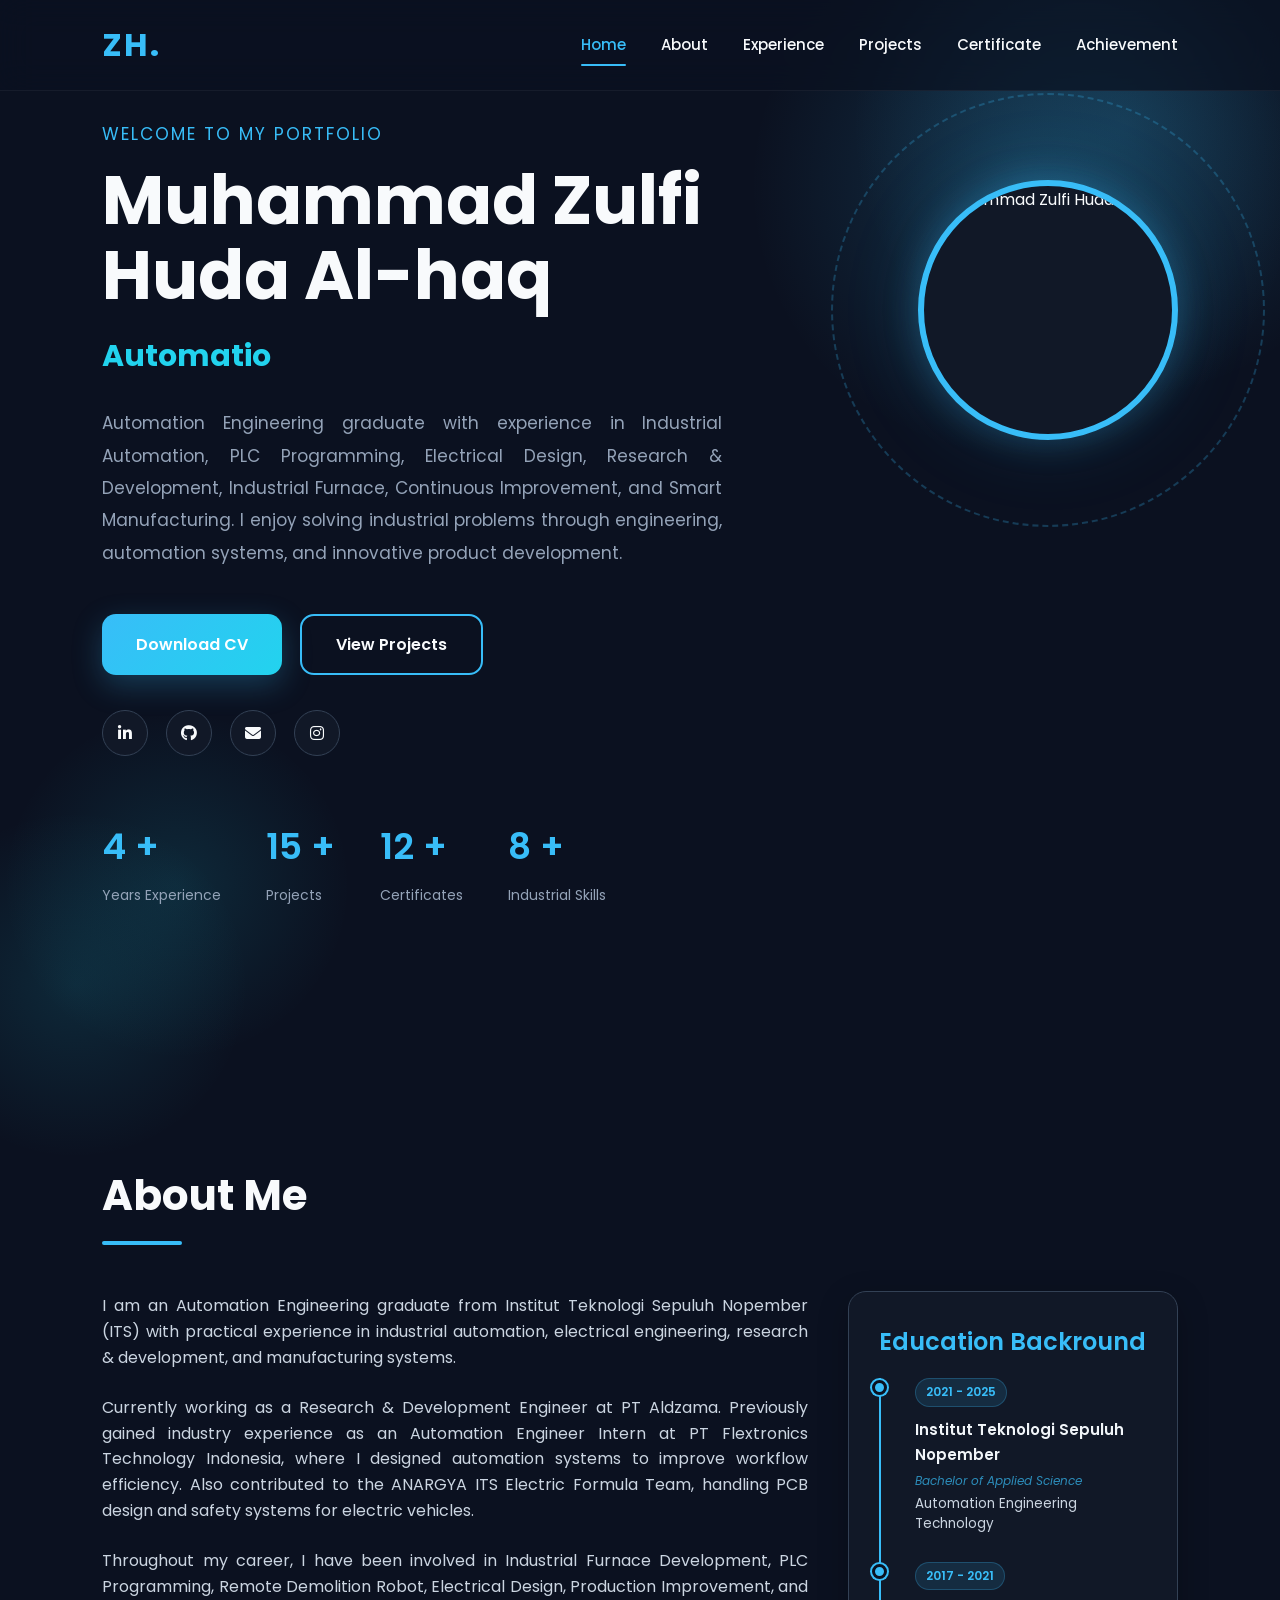
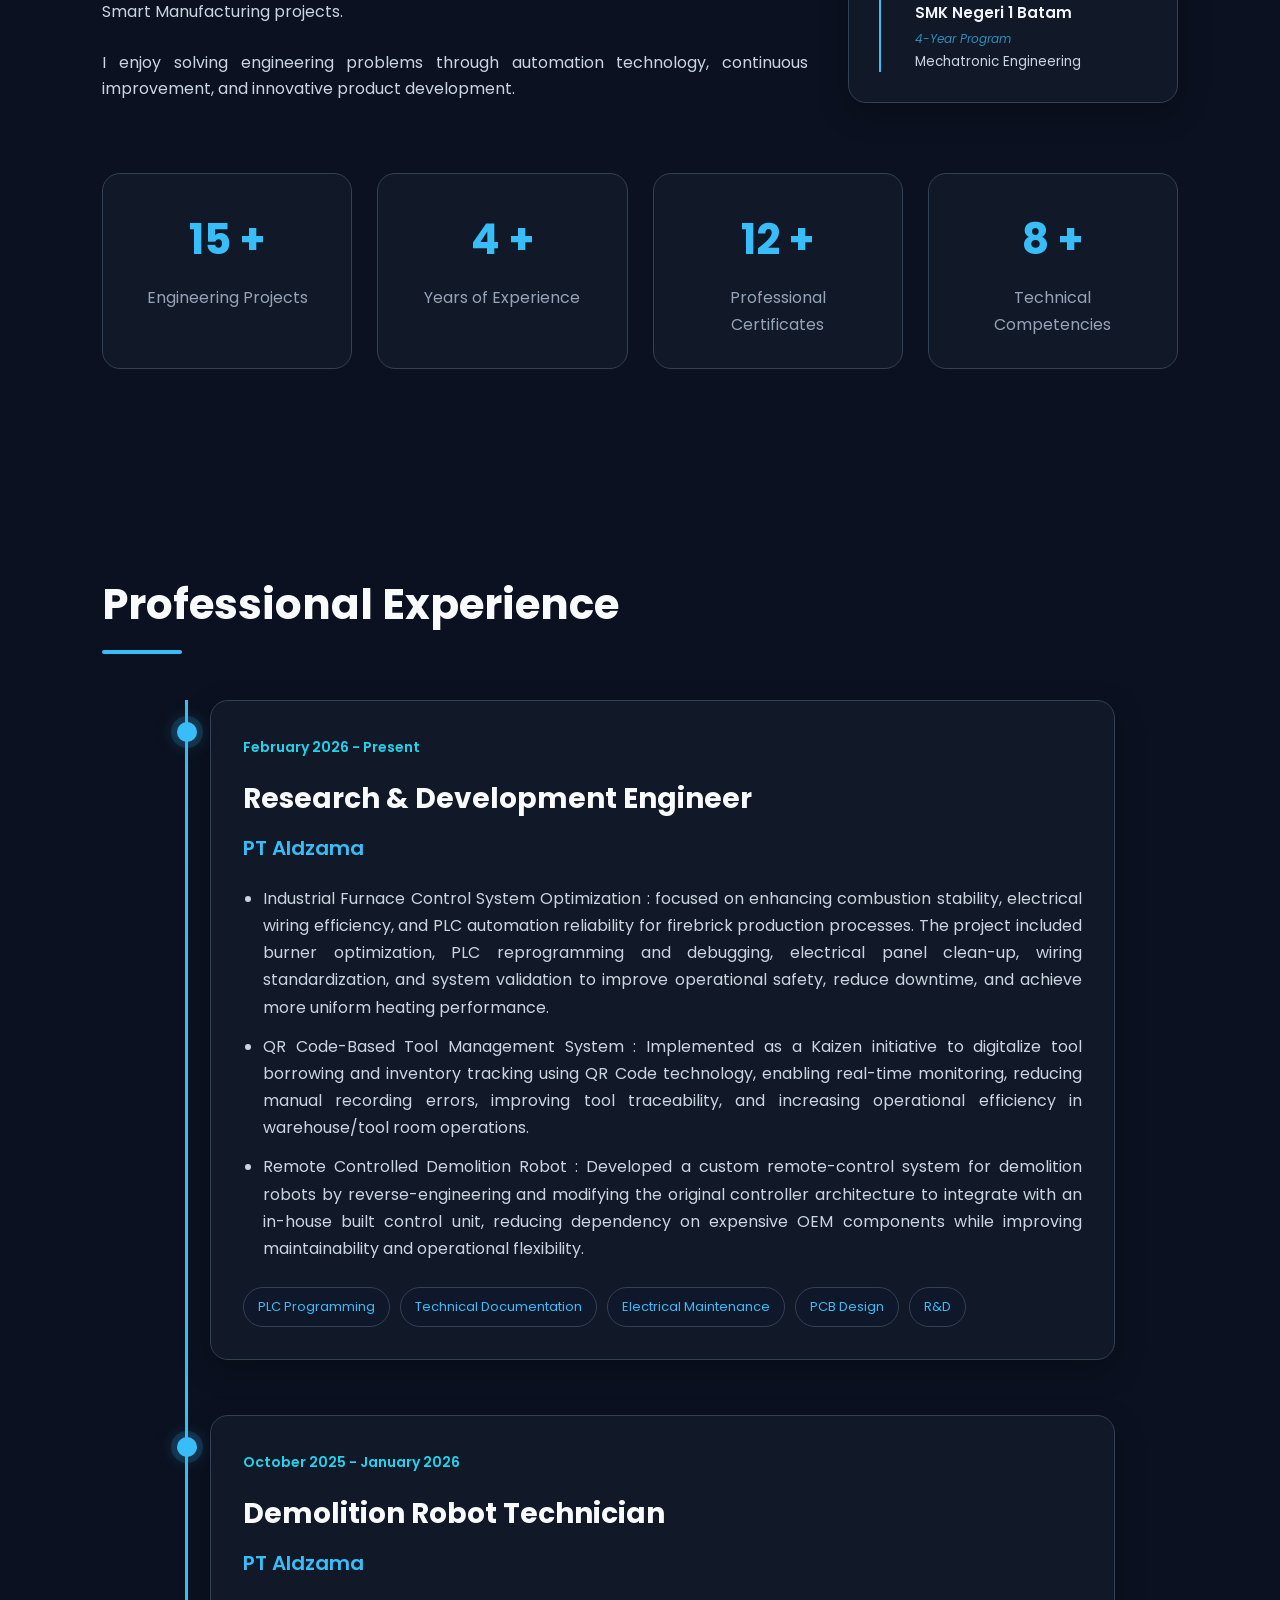
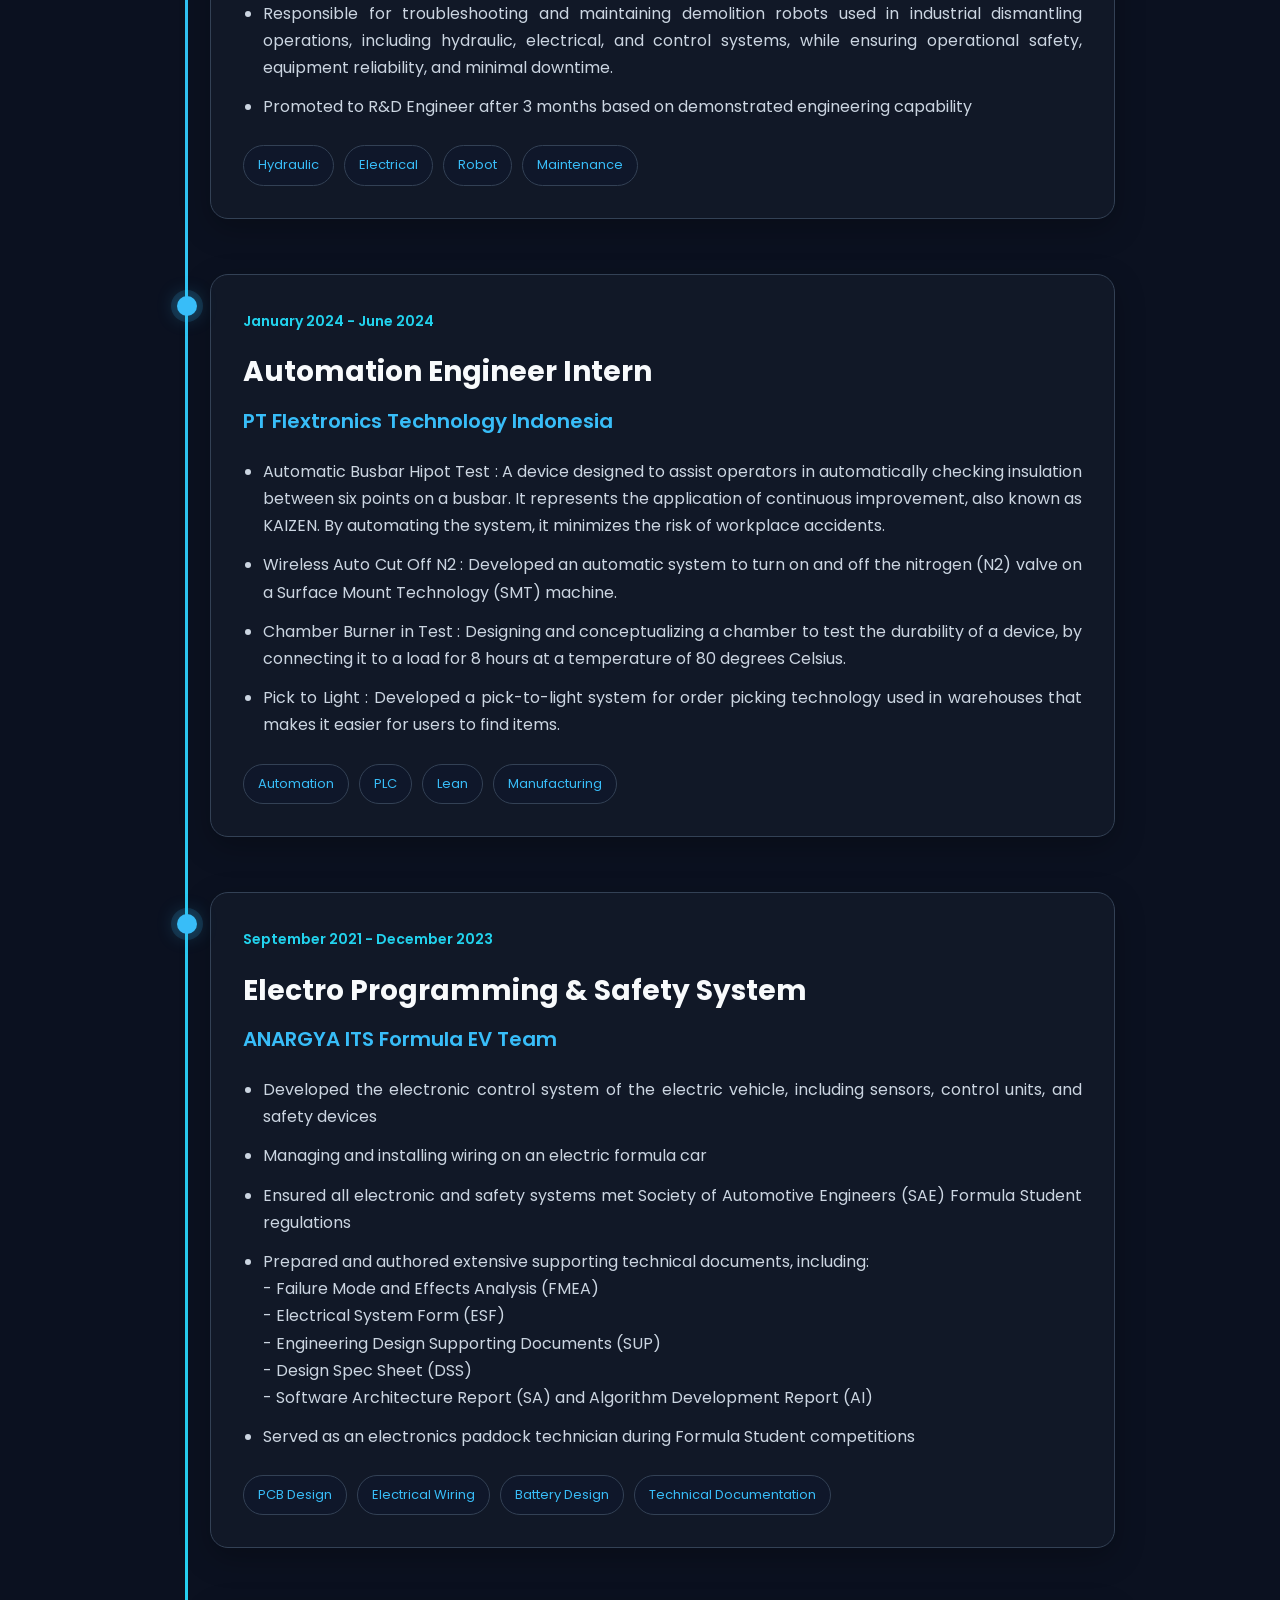
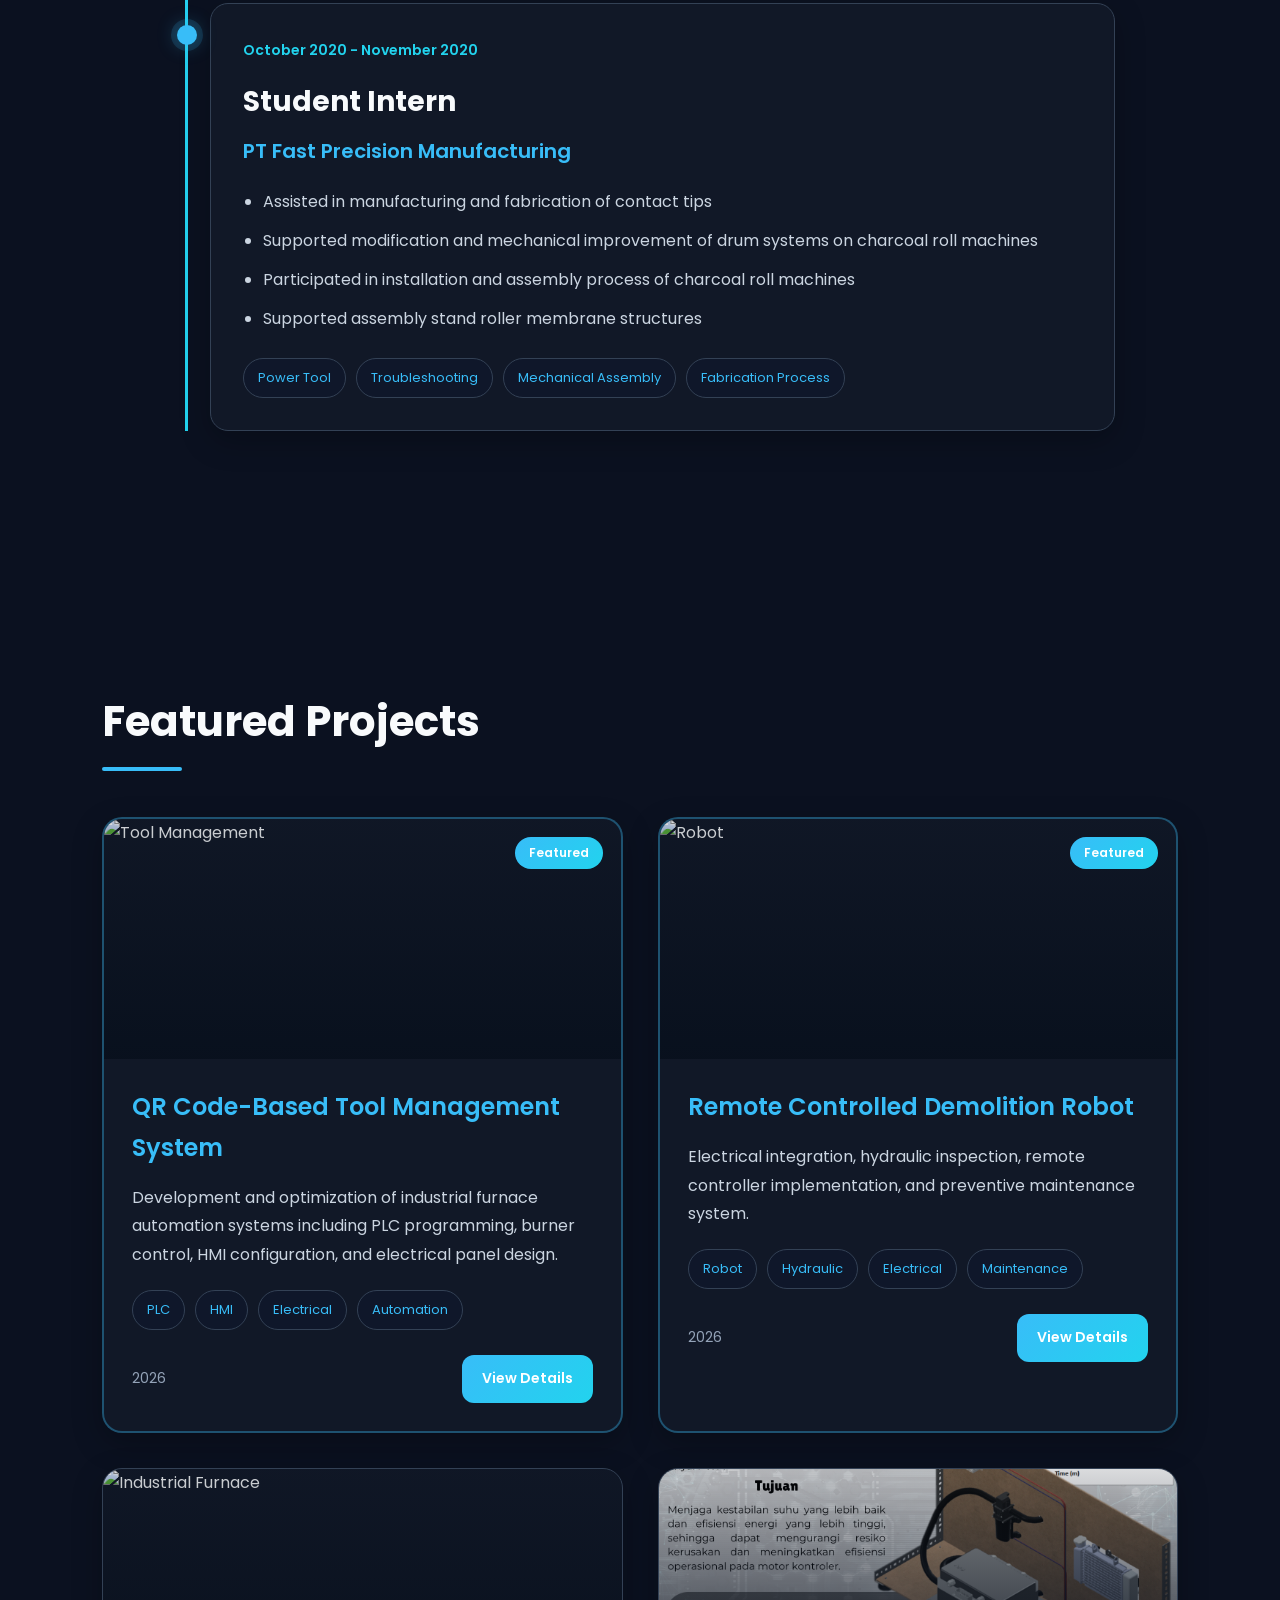
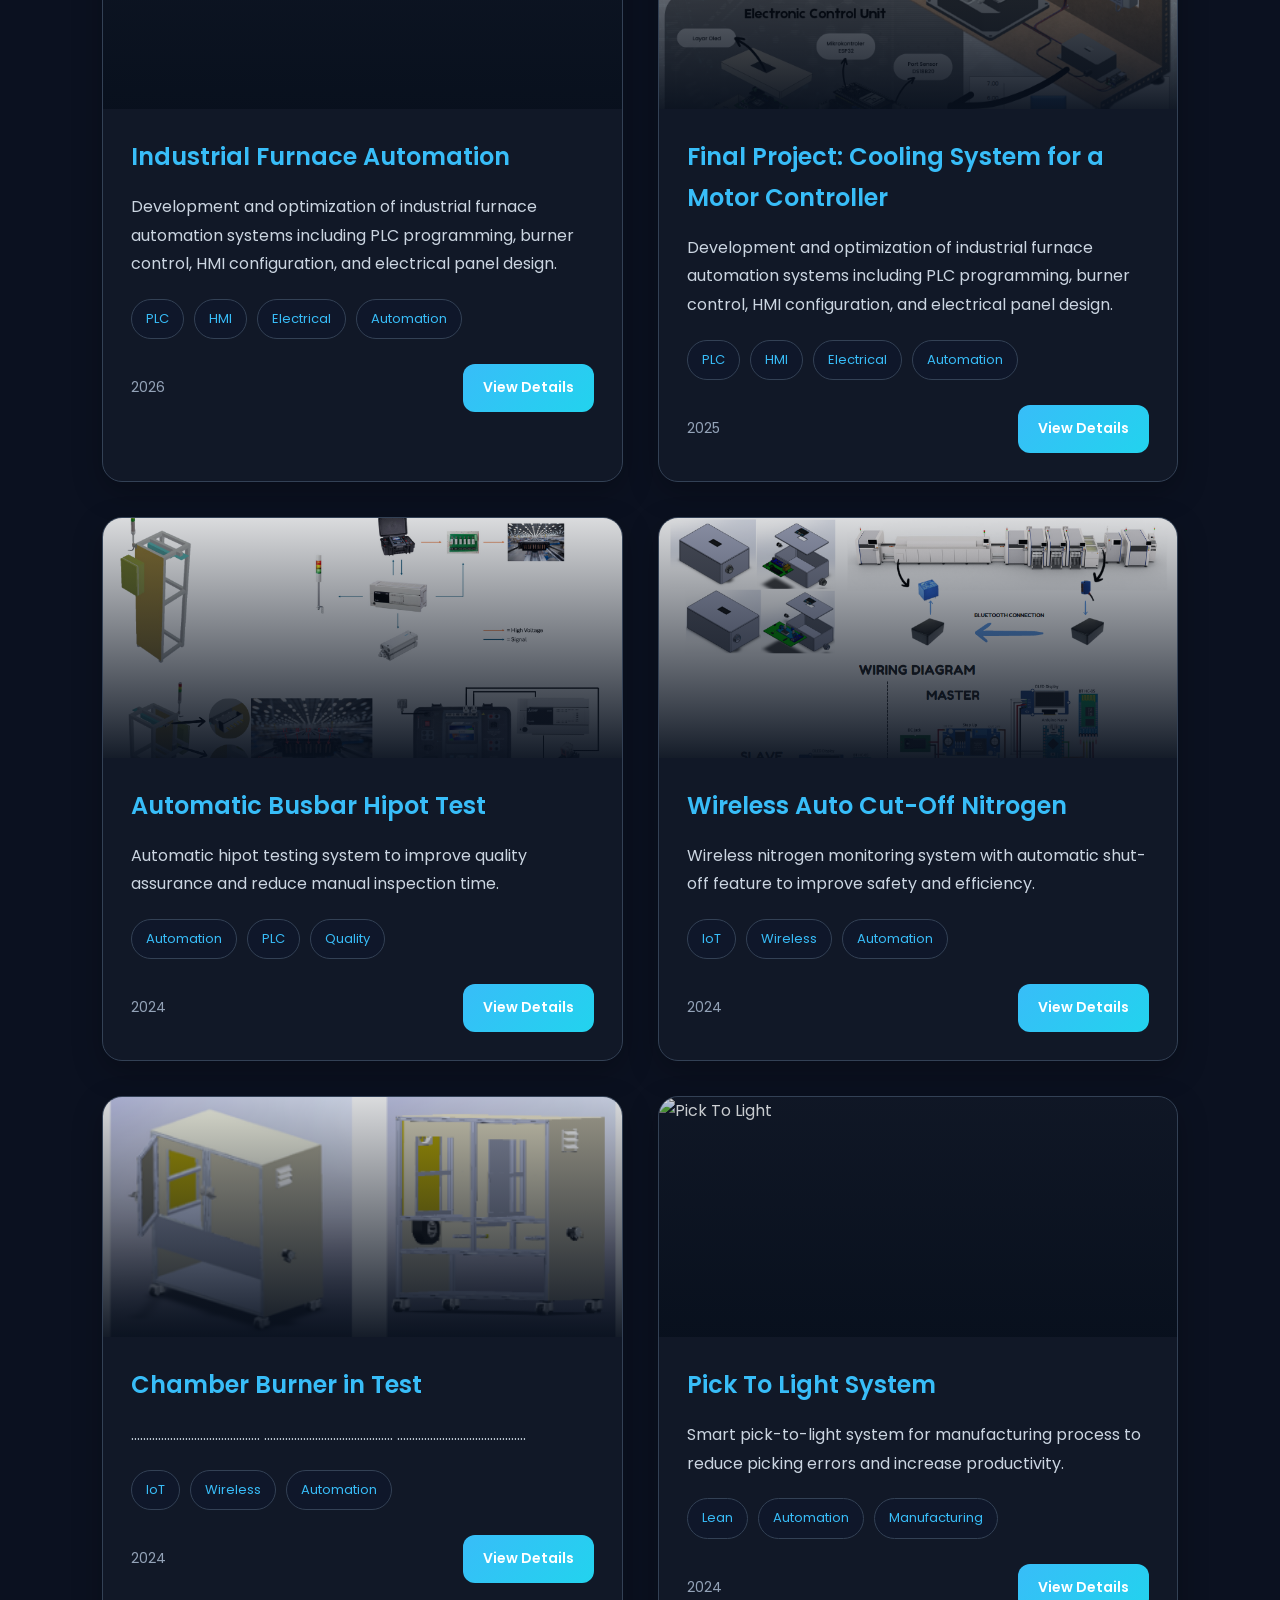
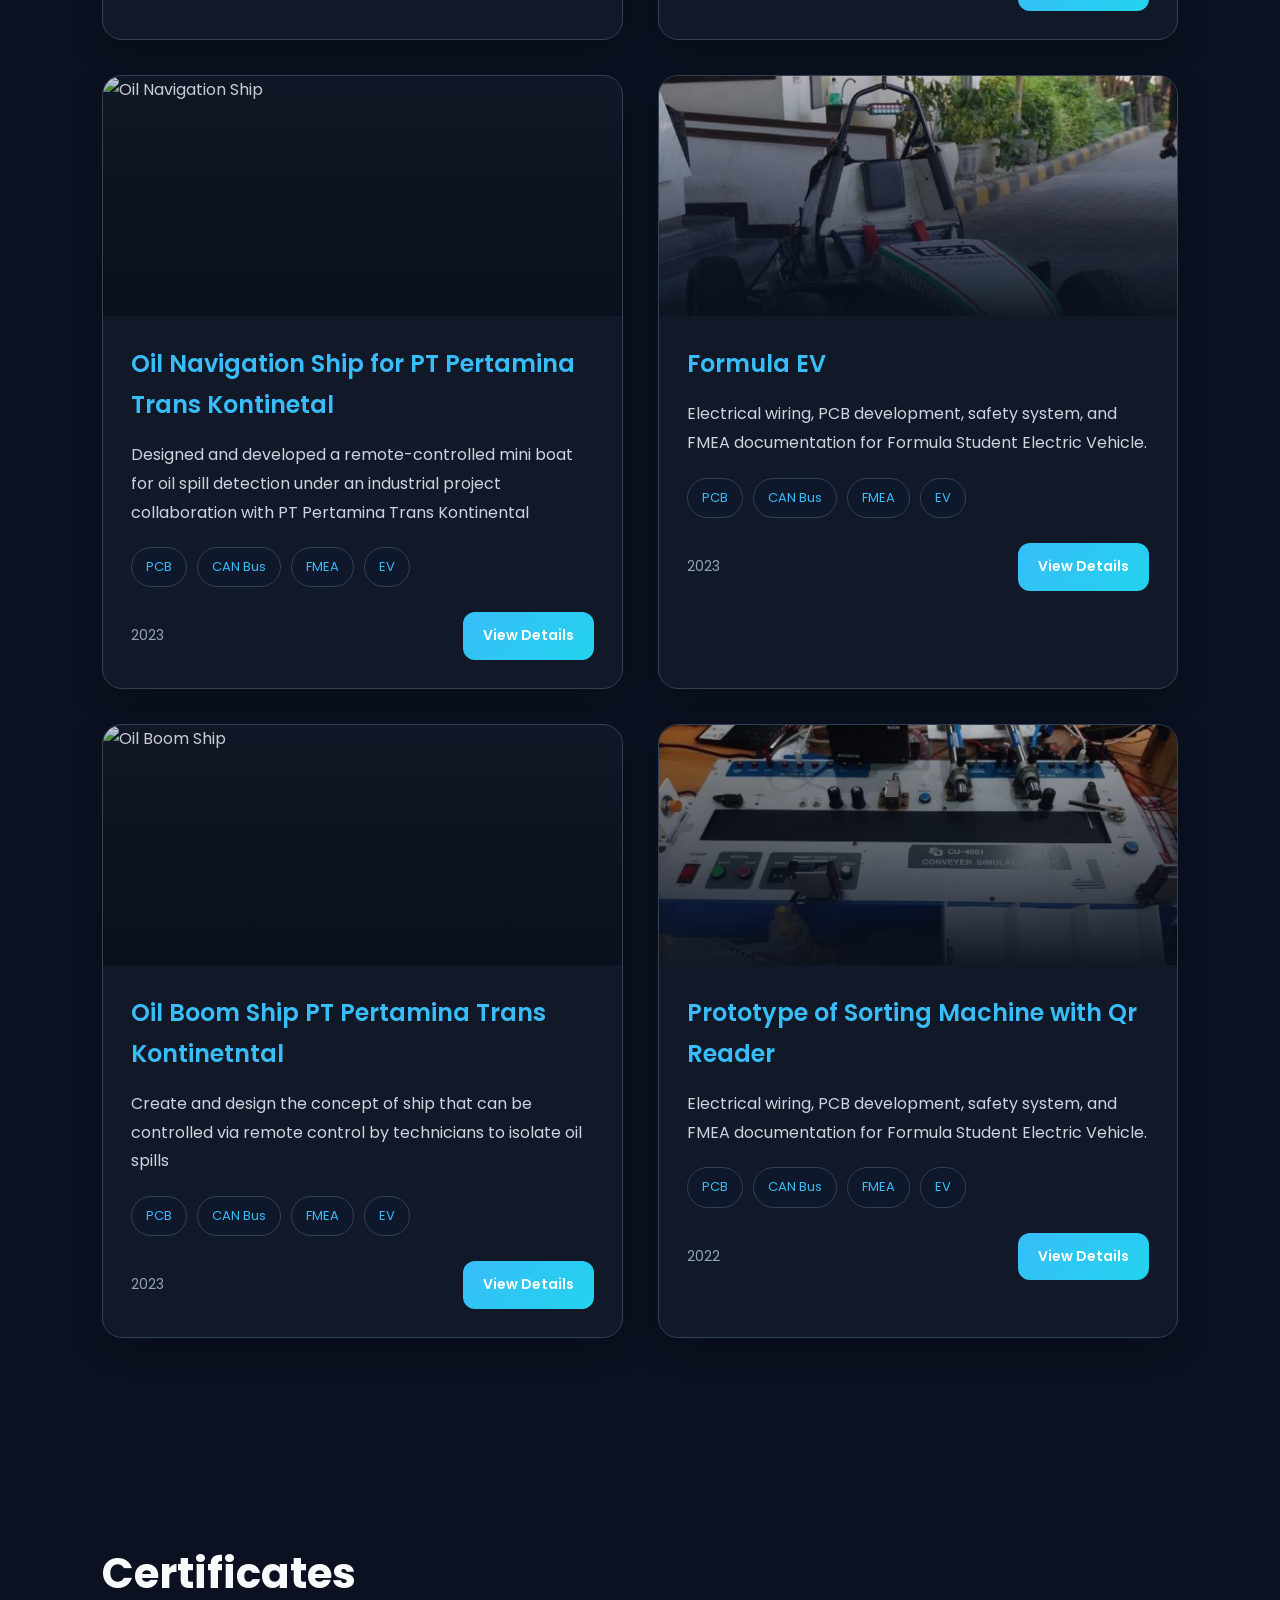
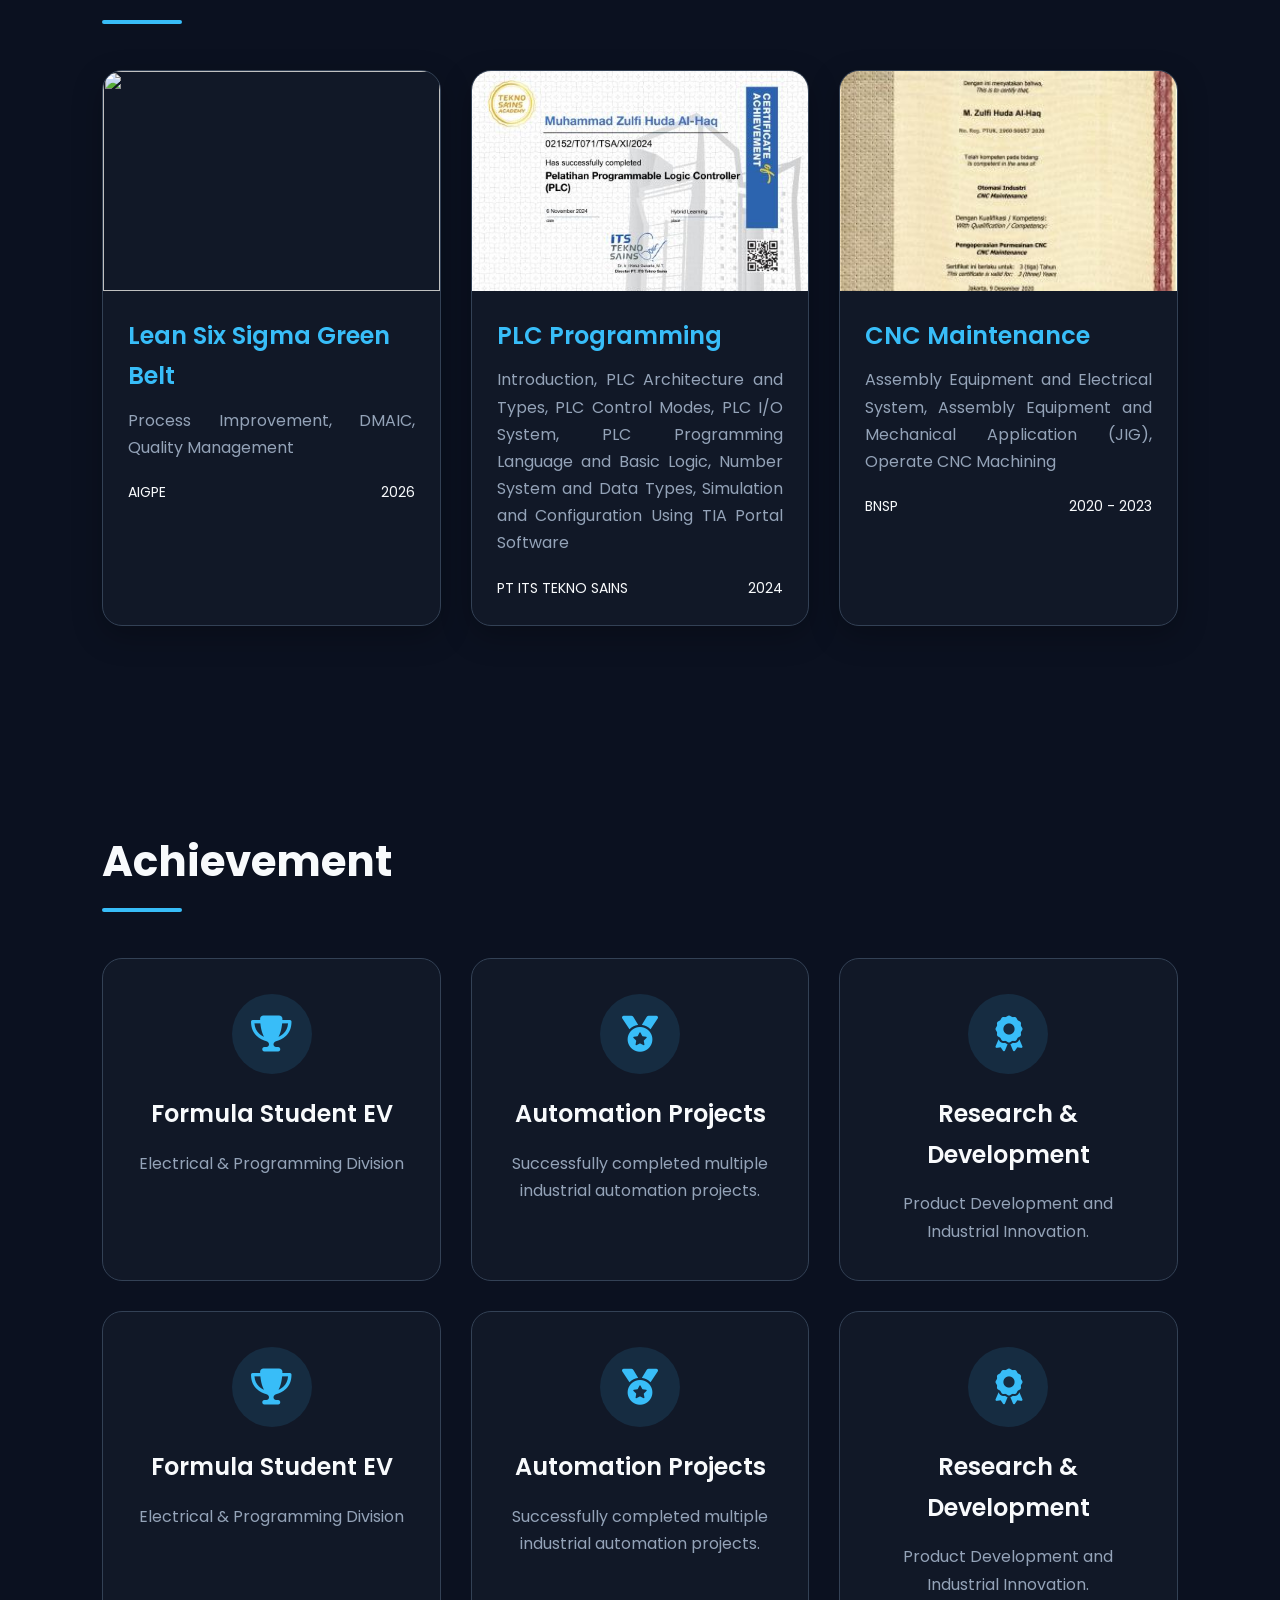
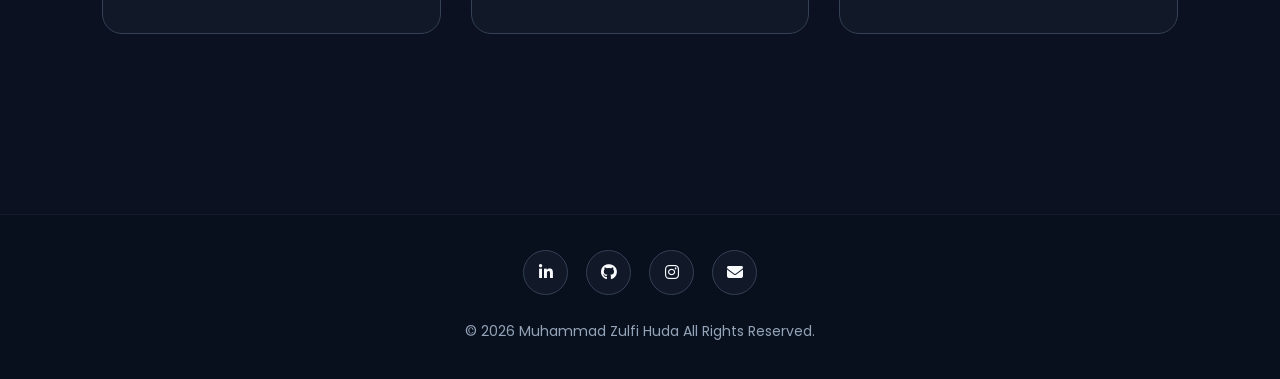
==== commit 29ffadbc: "Add files via upload" ====
--- a/index.html
+++ b/index.html
@@ -112,7 +112,7 @@
                             <i class="fab fa-linkedin-in"></i>
                         </a>
                         
-                        <a href="https://github.com"
+                        <a href="https://github.com/hudaalhaq"
                             target="_blank">
                             <i class="fab fa-github"></i>
                         </a>
@@ -204,12 +204,25 @@
 
                 <div class="about-content">
                     <p>
+
                         I am an Automation Engineering graduate from
                         Institut Teknologi Sepuluh Nopember (ITS)
                         with practical experience in industrial automation,
                         electrical engineering, research & development,
                         and manufacturing systems.
 
+                    </p>
+
+                    <p>
+
+                        Currently working as a Research & Development Engineer 
+                        at PT Aldzama. Previously gained industry experience 
+                        as an Automation Engineer Intern at PT Flextronics 
+                        Technology Indonesia, where I designed automation systems 
+                        to improve workflow efficiency. Also contributed to the 
+                        ANARGYA ITS Electric Formula Team, handling PCB design and 
+                        safety systems for electric vehicles.
+                        
                     </p>
 
                     <p>
@@ -654,16 +667,14 @@
 
         <div class="project-grid">
 
-            <!-- ==========================================
-                 PROJECT 1
-            =========================================== -->
+            <!-- ===QR Code-Based Tool Management System=== -->
 
             <div class="project-card project-feature">
 
                 <div class="project-image">
 
-                    <img src="assets/projects/furnace.jpg"
-                         alt="Industrial Furnace">
+                    <img src="assets/projects/qr.jpg"
+                         alt="Tool Management">
 
                 </div>
 
@@ -671,7 +682,7 @@
 
                     <h3>
 
-                        Industrial Furnace Automation
+                        QR Code-Based Tool Management System
 
                     </h3>
 
@@ -697,7 +708,7 @@
 
                         <span class="project-year">
 
-                            2025
+                            2026
 
                         </span>
 
@@ -710,16 +721,12 @@
                         </a>
 
                     </div>
-
-                </div>
-
-            </div>
-
-            <!-- ==========================================
-                 PROJECT 2
-            =========================================== -->
-
-            <div class="project-card">
+                </div>
+            </div>
+            
+            <!-- ===Remote Controlled Demolition Robot=== -->
+
+            <div class="project-card project-feature">
 
                 <div class="project-image">
 
@@ -757,7 +764,7 @@
 
                         <span class="project-year">
 
-                            2025
+                            2026
 
                         </span>
 
@@ -768,22 +775,135 @@
                             View Details
 
                         </a>
-
-                    </div>
-
-                </div>
-
+                    </div>
+                </div>
             </div>
 
             <!-- ==========================================
-                 PROJECT 3
+                 PROJECT 2
             =========================================== -->
 
             <div class="project-card">
 
                 <div class="project-image">
 
-                    <img src="assets/projects/hipot.jpg"
+                    <img src="assets/projects/furnace.jpg"
+                         alt="Industrial Furnace">
+
+                </div>
+
+                <div class="project-content">
+
+                    <h3>
+
+                        Industrial Furnace Automation
+
+                    </h3>
+
+                    <p>
+
+                        Development and optimization of industrial furnace
+                        automation systems including PLC programming,
+                        burner control, HMI configuration,
+                        and electrical panel design.
+
+                    </p>
+
+                    <div class="project-tags">
+
+                        <span>PLC</span>
+                        <span>HMI</span>
+                        <span>Electrical</span>
+                        <span>Automation</span>
+
+                    </div>
+
+                    <div class="project-footer">
+
+                        <span class="project-year">
+
+                            2026
+
+                        </span>
+
+                        <a href="#"
+                           class="project-button"
+                           data-modal="modal-furnace">
+
+                            View Details
+
+                        </a>
+
+                    </div>
+                </div>
+            </div>
+
+            <!-- ==========================================
+                 PROJECT 2
+            =========================================== -->
+
+            <div class="project-card">
+
+                <div class="project-image">
+
+                    <img src="assets/projects/thesis.png"
+                         alt="Industrial Furnace">
+
+                </div>
+
+                <div class="project-content">
+
+                    <h3>
+
+                        Final Project: Cooling System for a Motor Controller
+
+                    </h3>
+
+                    <p>
+
+                        Development and optimization of industrial furnace
+                        automation systems including PLC programming,
+                        burner control, HMI configuration,
+                        and electrical panel design.
+
+                    </p>
+
+                    <div class="project-tags">
+
+                        <span>PLC</span>
+                        <span>HMI</span>
+                        <span>Electrical</span>
+                        <span>Automation</span>
+
+                    </div>
+
+                    <div class="project-footer">
+
+                        <span class="project-year">
+
+                            2025
+
+                        </span>
+
+                        <a href="#"
+                           class="project-button"
+                           data-modal="modal-furnace">
+
+                            View Details
+
+                        </a>
+
+                    </div>
+                </div>
+            </div>
+
+            <!-- ===Automatic Busbar Hipot Test==== -->
+
+            <div class="project-card">
+
+                <div class="project-image">
+
+                    <img src="assets/projects/hipot.png"
                          alt="Hipot">
 
                 </div>
@@ -842,7 +962,7 @@
 
                 <div class="project-image">
 
-                    <img src="assets/projects/nitrogen.jpg"
+                    <img src="assets/projects/nitrogen.png"
                          alt="Nitrogen">
 
                 </div>
@@ -886,16 +1006,65 @@
                             View Details
 
                         </a>
-
-                    </div>
-
-                </div>
-
-            </div>
-
-            <!-- ==========================================
-                 PROJECT 5
-            =========================================== -->
+                    </div>
+                </div>
+            </div>
+
+             <!-- ===Chamber Burner in Test=== -->
+
+            <div class="project-card">
+
+                <div class="project-image">
+
+                    <img src="assets/projects/burner.PNG"
+                         alt="Chamber Burner in Test">
+
+                </div>
+
+                <div class="project-content">
+
+                    <h3>
+
+                        Chamber Burner in Test
+
+                    </h3>
+
+                    <p>
+
+                        ...........................................
+                        ...........................................
+                        ...........................................
+
+                    </p>
+
+                    <div class="project-tags">
+
+                        <span>IoT</span>
+                        <span>Wireless</span>
+                        <span>Automation</span>
+
+                    </div>
+
+                    <div class="project-footer">
+
+                        <span class="project-year">
+
+                            2024
+
+                        </span>
+
+                        <a href="#"
+                           class="project-button"
+                           data-modal="modal-nitrogen">
+
+                            View Details
+
+                        </a>
+                    </div>
+                </div>
+            </div>
+
+            <!-- ===Pick to Light=== -->
 
             <div class="project-card">
 
@@ -953,16 +1122,13 @@
 
             </div>
 
-            <!-- ==========================================
-                 PROJECT 6
-            =========================================== -->
+            <!-- ===Oil Navigation Ship for PT Pertamina Trans Kontinetal=== -->
 
             <div class="project-card">
-
                 <div class="project-image">
-
-                    <img src="assets/projects/formula.jpg"
-                         alt="Formula EV">
+ 
+                    <img src="assets/projects/oilnav.JPG"
+                         alt="Oil Navigation Ship">
 
                 </div>
 
@@ -970,7 +1136,170 @@
 
                     <h3>
 
-                        Formula Student EV
+                        Oil Navigation Ship for PT Pertamina Trans Kontinetal
+
+                    </h3>
+
+                    <p>
+
+                        Designed and developed a remote-controlled mini boat
+                        for oil spill detection under an industrial project
+                        collaboration with PT Pertamina Trans Kontinental
+
+                    </p>
+
+                    <div class="project-tags">
+
+                        <span>PCB</span>
+                        <span>CAN Bus</span>
+                        <span>FMEA</span>
+                        <span>EV</span>
+
+                    </div>
+
+                    <div class="project-footer">
+
+                        <span class="project-year">
+
+                            2023
+
+                        </span>
+
+                        <a href="#"
+                           class="project-button"
+                           data-modal="modal-formula">
+
+                            View Details
+
+                        </a>
+                    </div>
+                </div>
+            </div>
+
+            <!-- ===Mark III=== -->
+
+            <div class="project-card">
+                <div class="project-image">
+ 
+                    <img src="assets/projects/formula.jpeg"
+                         alt="Mark III">
+
+                </div>
+
+                <div class="project-content">
+
+                    <h3>
+
+                        Formula EV
+
+                    </h3>
+
+                    <p>
+
+                        Electrical wiring,
+                        PCB development,
+                        safety system,
+                        and FMEA documentation for Formula Student Electric Vehicle.
+
+                    </p>
+
+                    <div class="project-tags">
+
+                        <span>PCB</span>
+                        <span>CAN Bus</span>
+                        <span>FMEA</span>
+                        <span>EV</span>
+
+                    </div>
+
+                    <div class="project-footer">
+
+                        <span class="project-year">
+
+                            2023
+
+                        </span>
+
+                        <a href="#"
+                           class="project-button"
+                           data-modal="modal-formula">
+
+                            View Details
+
+                        </a>
+                    </div>
+                </div>
+            </div>
+
+            <!-- ===Oil Boom Ship PT Pertamina Trans Kontinetntal=== -->
+
+            <div class="project-card">
+                <div class="project-image">
+ 
+                    <img src="assets/projects/oil boom.png"
+                         alt="Oil Boom Ship">
+
+                </div>
+
+                <div class="project-content">
+
+                    <h3>
+
+                        Oil Boom Ship PT Pertamina Trans Kontinetntal
+
+                    </h3>
+
+                    <p>
+
+                        Create and design the concept of ship
+                        that can be controlled via remote control
+                        by technicians to isolate oil spills
+
+                    </p>
+
+                    <div class="project-tags">
+
+                        <span>PCB</span>
+                        <span>CAN Bus</span>
+                        <span>FMEA</span>
+                        <span>EV</span>
+
+                    </div>
+
+                    <div class="project-footer">
+
+                        <span class="project-year">
+
+                            2023
+
+                        </span>
+
+                        <a href="#"
+                           class="project-button"
+                           data-modal="modal-formula">
+
+                            View Details
+
+                        </a>
+                    </div>
+                </div>
+            </div>
+
+            <!-- ===Prototype of Sorting Machine with Qr Reader=== -->
+
+            <div class="project-card">
+                <div class="project-image">
+ 
+                    <img src="assets/projects/Sorting.png"
+                         alt="Sorting Machine">
+
+                </div>
+
+                <div class="project-content">
+
+                    <h3>
+
+                        Prototype of Sorting Machine with Qr Reader
 
                     </h3>
 
@@ -997,7 +1326,7 @@
 
                         <span class="project-year">
 
-                            2023
+                            2022
 
                         </span>
 
@@ -1008,17 +1337,11 @@
                             View Details
 
                         </a>
-
-                    </div>
-
-                </div>
-
-            </div>
-
+                    </div>
+                </div>
+            </div>
         </div>
-
     </div>
-
 </section>
 
 <!-- ==========================================================
@@ -1114,79 +1437,70 @@
             <div class="certificate-card">
 
                 <div class="certificate-image">
-
-                    <img src="assets/certificate/plc.jpg">
-
+                    <a href="https://drive.google.com/file/d/1-z57kOeWH-q6KeydvqH5oyLYMx_N0fOo/view" target="_blank" rel="noopener" class="cert-link">
+                        <img src="assets/certificate/plc.jpg">
+                        <div class="cert-overlay">
+                            <span>🔗 Lihat Sertifikat</span>
+                        </div>
+                    </a>
                 </div>
 
                 <div class="certificate-content">
-
-                    <h3>
-
+                    <h3>
                         PLC Programming
-
-                    </h3>
-
-                    <p>
-
-                        Introduction, PLC Architecture and Types, PLC Control Modes,
-                        PLC I/O System, PLC Programming Language and Basic Logic,
-                        Number System and Data Types, Simulation and Configuration
-                        Using TIA Portal Software
+                    </h3>
+
+                    <p>
+
+                        Introduction,
+                        PLC Architecture and Types,
+                        PLC Control Modes,
+                        PLC I/O System,
+                        PLC Programming Language and Basic Logic,
+                        Number System and Data Types,
+                        Simulation and Configuration Using TIA Portal Software
 
                     </p>
 
                     <div class="certificate-provider">
-
                         <span>PT ITS TEKNO SAINS</span>
-
                         <span>2024</span>
-
-                    </div>
-
-                </div>
-
+                    </div>
+                </div>
             </div>
 
             <div class="certificate-card">
-
                 <div class="certificate-image">
-
-                    <img src="assets/certificate/CNC Maintenance.jpg">
-
+                    <a href="https://drive.google.com/file/d/1zsVzMunkKKk5eza2DRV5AIj9RAIXNjRV/view" target="_blank" rel="noopener" class="cert-link">
+                        <img src="assets/certificate/CNC Maintenance.jpg">
+                        <div class="cert-overlay">
+                            <span>🔗 Lihat Sertifikat</span>
+                        </div>
+                    </a>
                 </div>
 
                 <div class="certificate-content">
-
-                    <h3>
-
+                    <h3>
                         CNC Maintenance
 
                     </h3>
 
                     <p>
 
-                        Assembly Equipment and Electrical System, Assembly Equipment and
-                        Mechanical Application (JIG), Operate CNC Machining
+                        Assembly Equipment and Electrical System,
+                        Assembly Equipment and Mechanical Application (JIG),
+                        Operate CNC Machining
 
                     </p>
 
                     <div class="certificate-provider">
-
                         <span>BNSP</span>
-
                         <span>2020 - 2023</span>
-
-                    </div>
-
-                </div>
-
-            </div>
-
+                    </div>
+                </div>
+            </div>
         </div>
-
     </div>
-
 </section>
 
 <!-- ==========================================================
--- a/css/style.css
+++ b/css/style.css
@@ -615,6 +615,7 @@
     color:var(--text-light);
     font-size:17px;
     line-height:1.9;
+    text-align:justify;
 
 }
 
@@ -835,7 +836,7 @@
 .about-wrapper{
 
     display:grid;
-    grid-template-columns:1.2fr .8fr;
+    grid-template-columns:1.5fr .7fr;
     gap:40px;
     align-items:center;
 
@@ -853,39 +854,7 @@
 
     color:var(--text-gray);
     text-align:justify;
-    line-height:1.9;
-
-}
-
-/* Background Glow */
-
-.about::before{
-
-    content:"";
-    position:absolute;
-    width:550px;
-    height:550px;
-    background:radial-gradient(circle,
-    rgba(56,189,248,.18),
-    transparent 70%);
-    top:-150px;
-    right:-120px;
-    pointer-events:none;
-
-}
-
-.about::after{
-
-    content:"";
-    position:absolute;
-    width:350px;
-    height:350px;
-    background:radial-gradient(circle,
-    rgba(34,211,238,.12),
-    transparent 70%);
-    left:-100px;
-    bottom:-100px;
-    pointer-events:none;
+    line-height:1.6;
 
 }
 
@@ -1174,6 +1143,7 @@
     color:var(--text-gray);
     margin-bottom:12px;
     line-height:1.7;
+    text-align:justify;
 
 }
 
@@ -1705,11 +1675,8 @@
 .certificate-image img{
 
     width:100%;
-
     height:100%;
-
     object-fit:cover;
-
     transition:.4s;
 
 }
@@ -1720,6 +1687,48 @@
 
 }
 
+.cert-link{
+
+    display:block;
+    width:100%;
+    height:100%;
+    position:relative;
+    text-decoration:none;
+
+}
+
+.cert-overlay{
+
+    position:absolute;
+    inset:0;
+    background:rgba(10,20,40,.7);
+    display:flex;
+    align-items:center;
+    justify-content:center;
+    opacity:0;
+    transition:.3s;
+    backdrop-filter:blur(2px);
+
+}
+
+.cert-link:hover .cert-overlay{
+
+    opacity:1;
+
+}
+
+.cert-overlay span{
+
+    color:#fff;
+    font-size:14px;
+    font-weight:600;
+    background:var(--primary);
+    padding:8px 18px;
+    border-radius:20px;
+    letter-spacing:.5px;
+
+}
+
 .certificate-content{
 
     padding:25px;
@@ -1737,8 +1746,8 @@
 .certificate-content p{
 
     color:var(--text-light);
-
     margin-bottom:20px;
+    text-align:justify;
 
 }
 
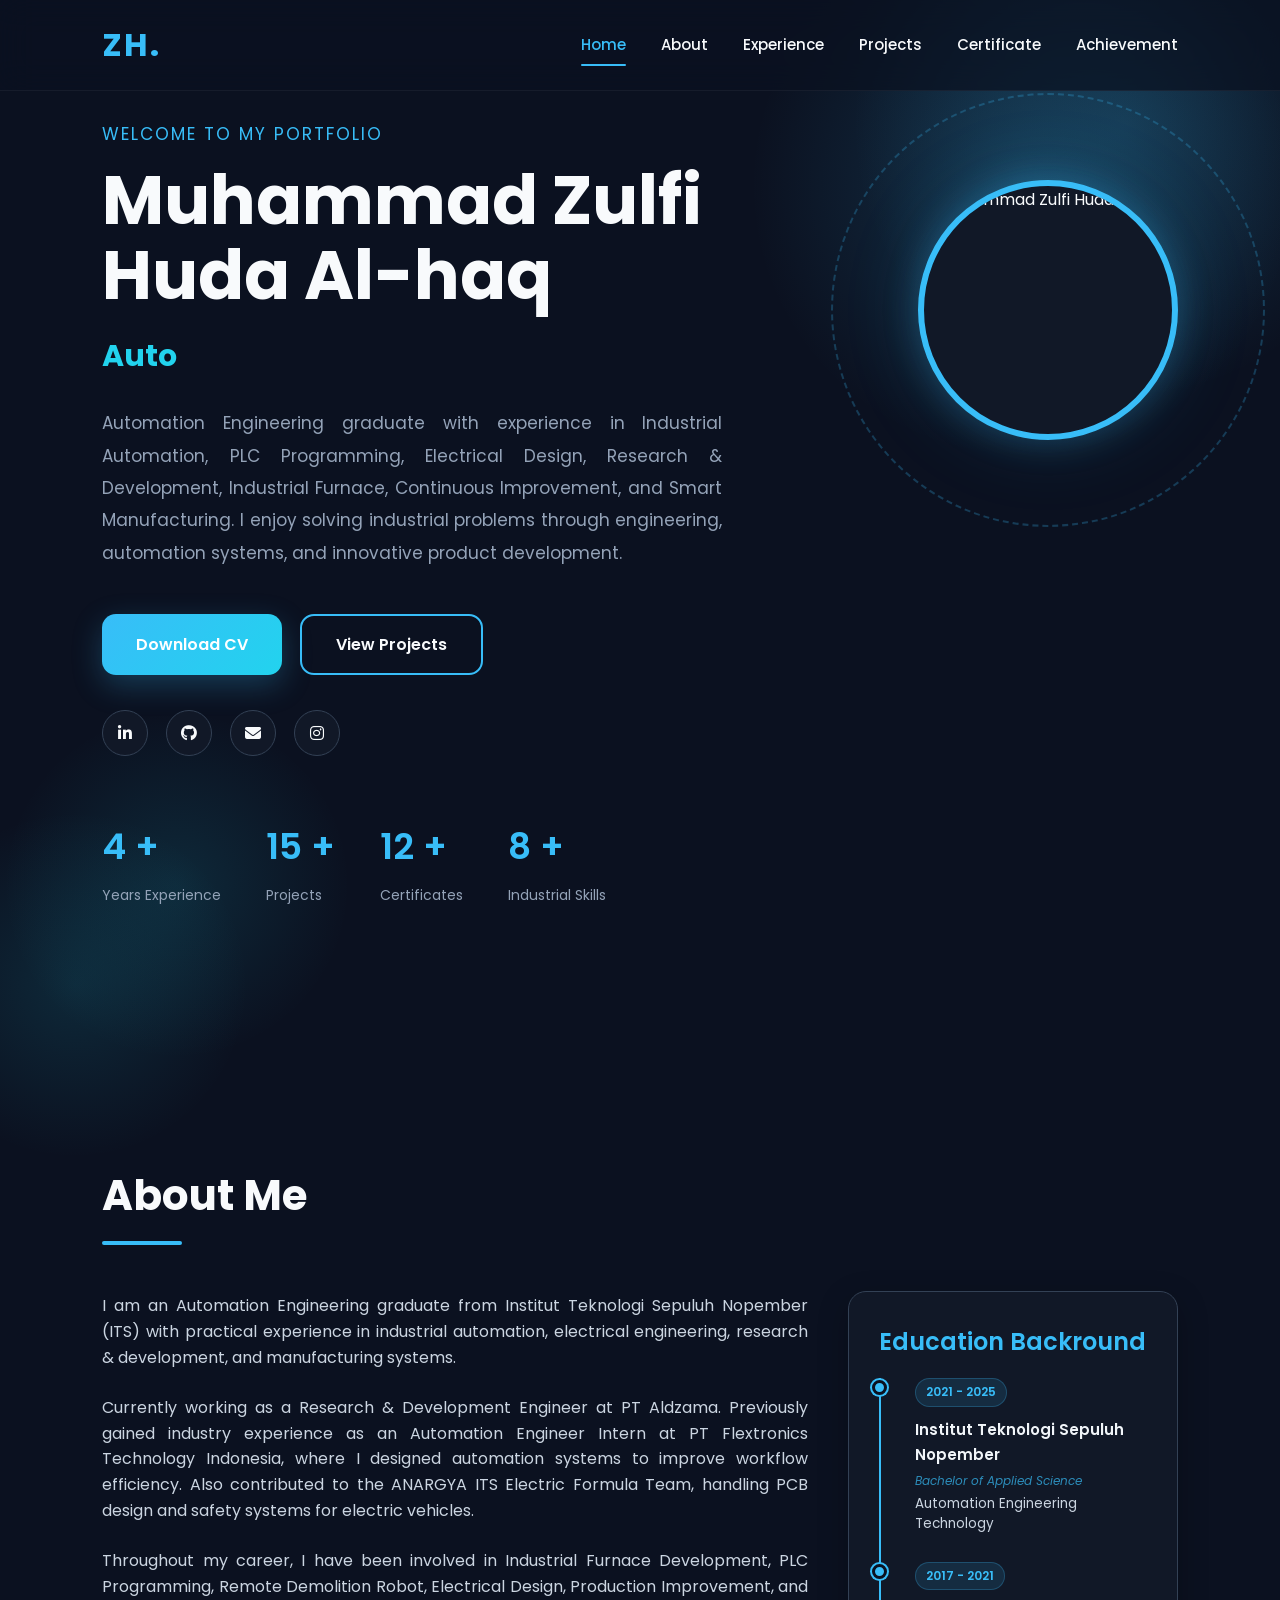
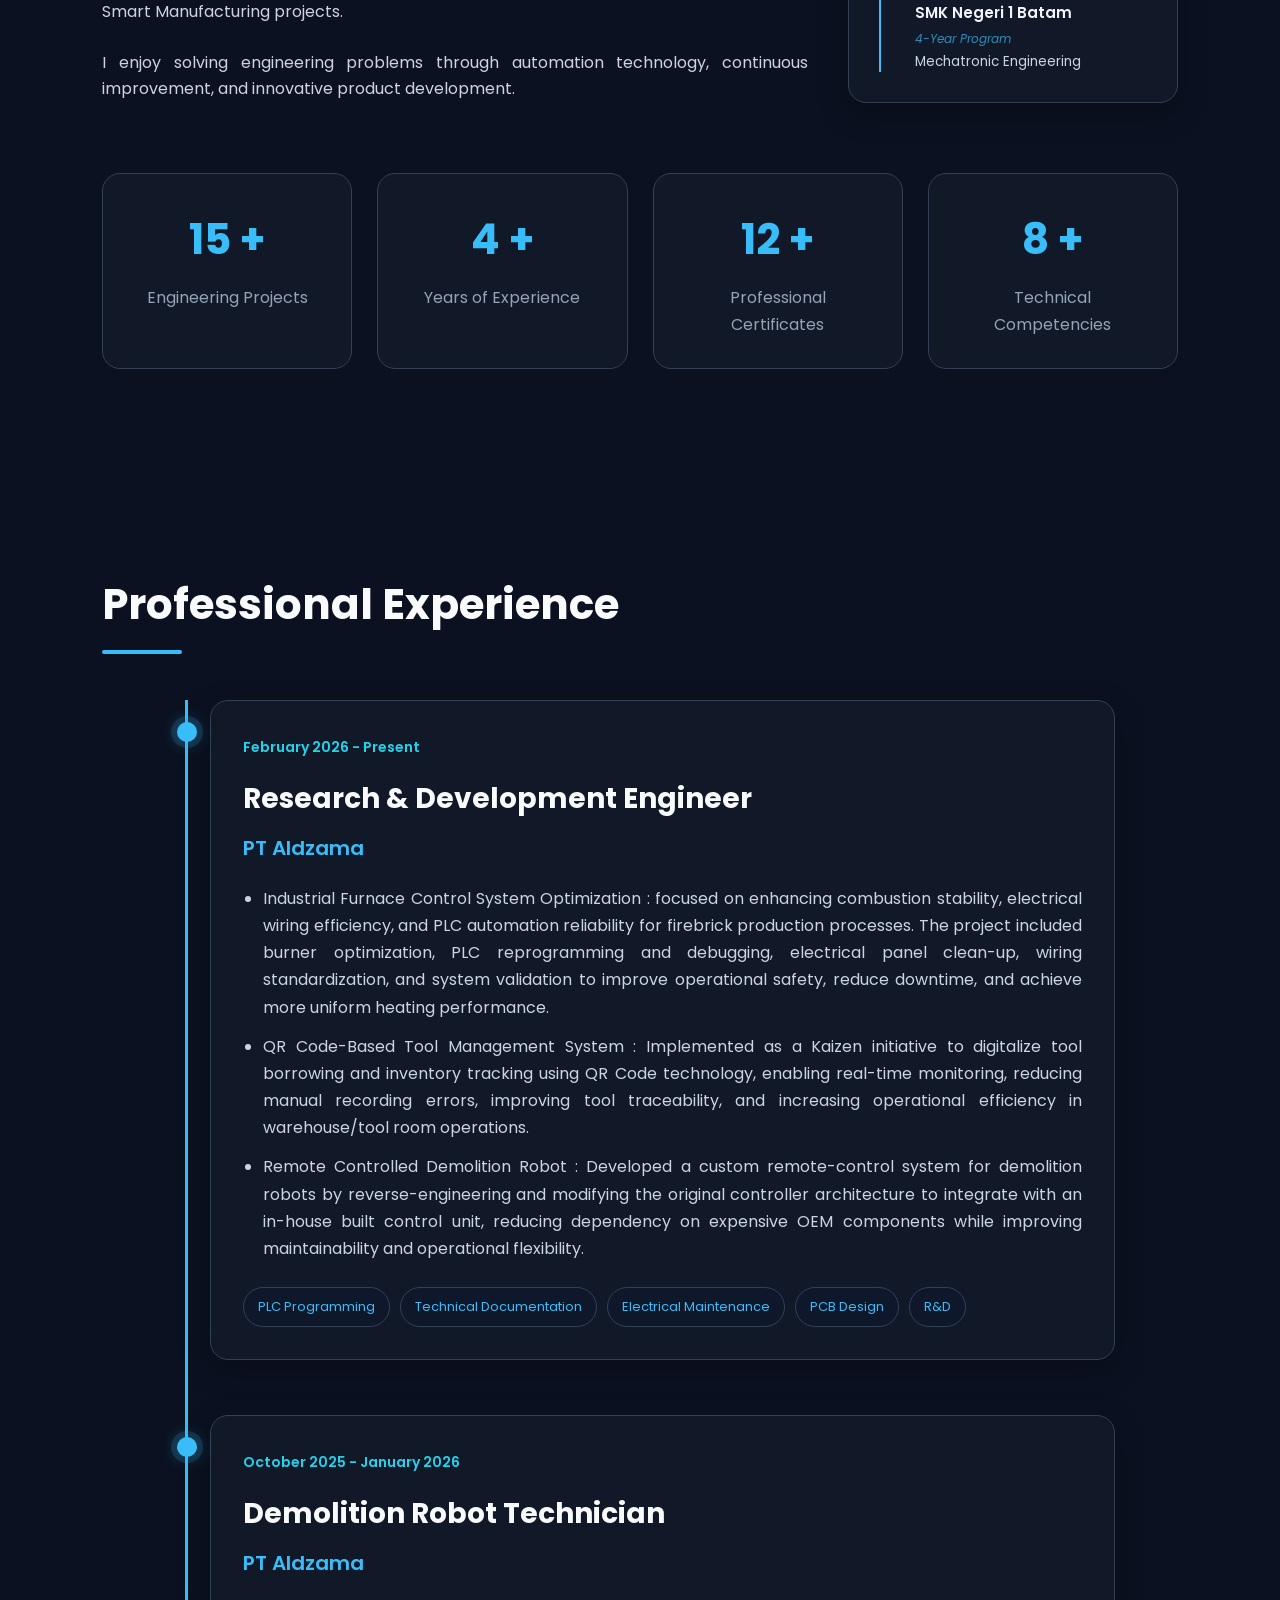
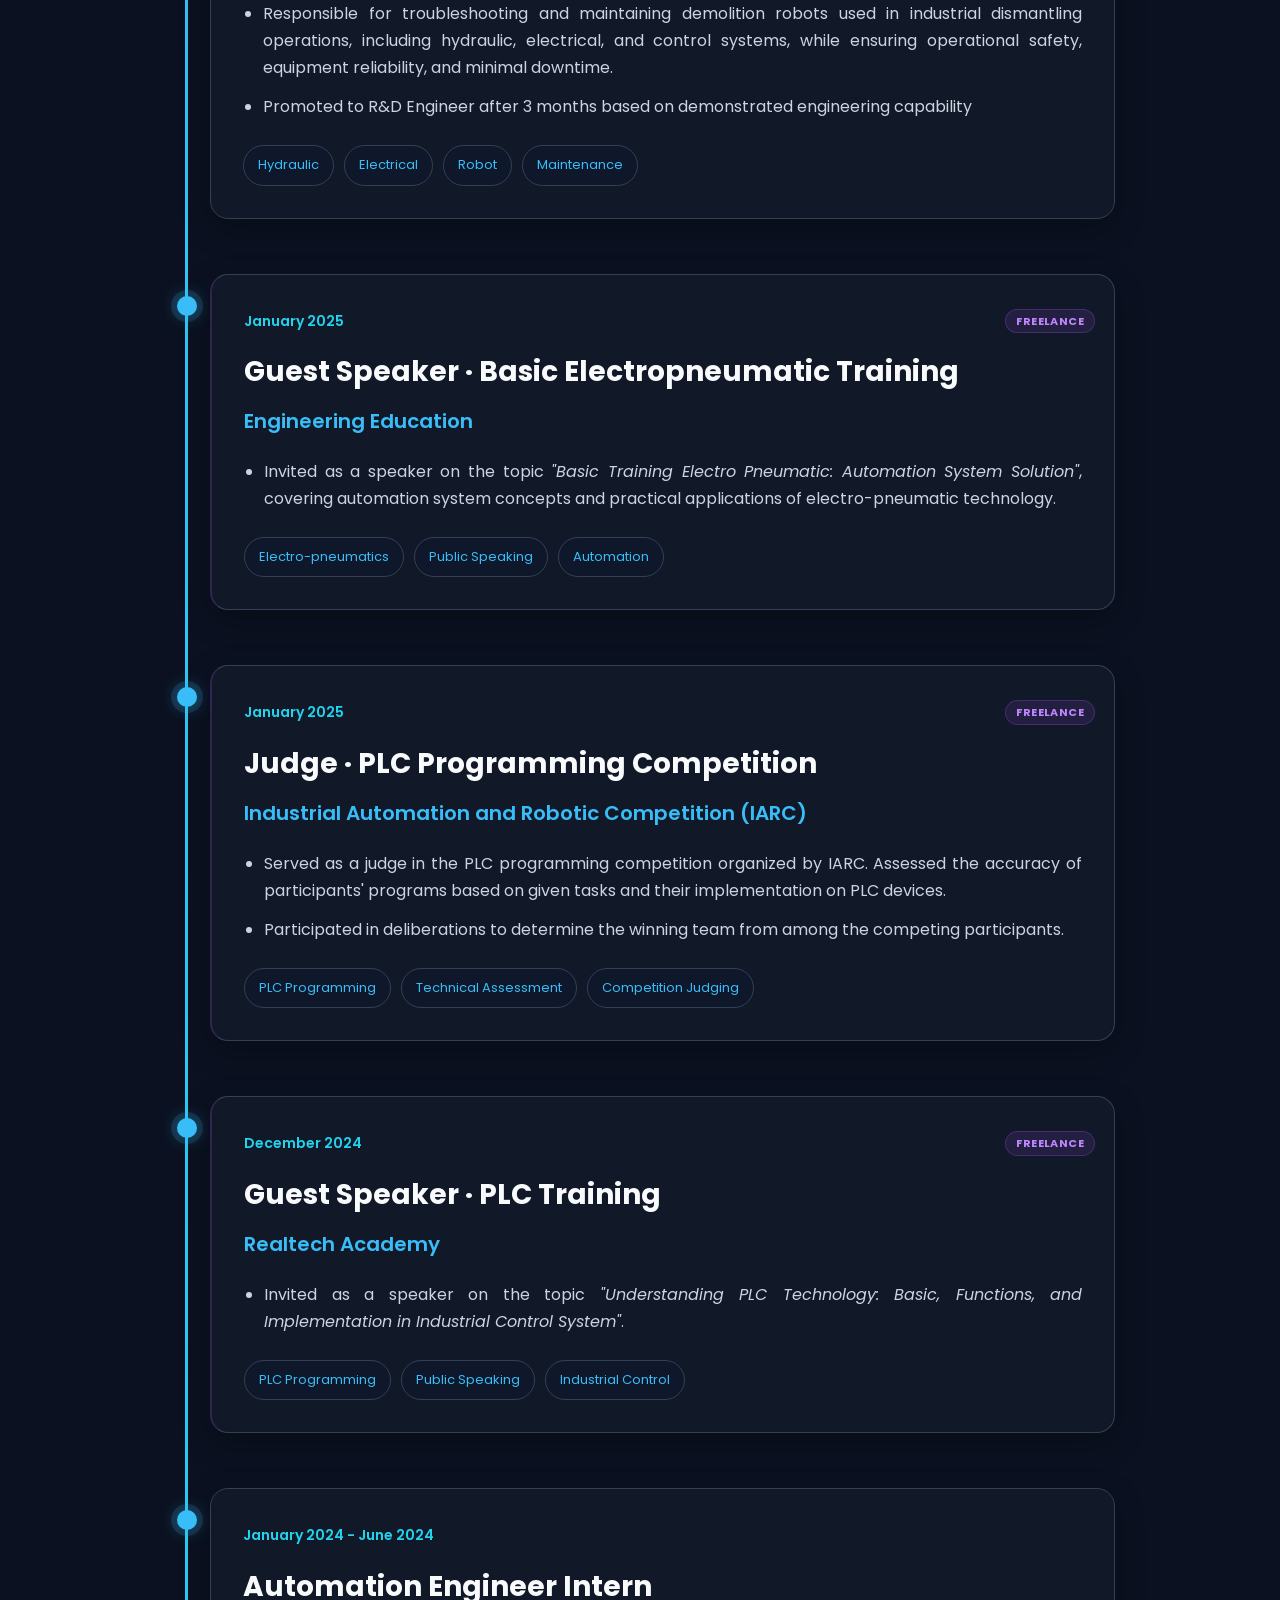
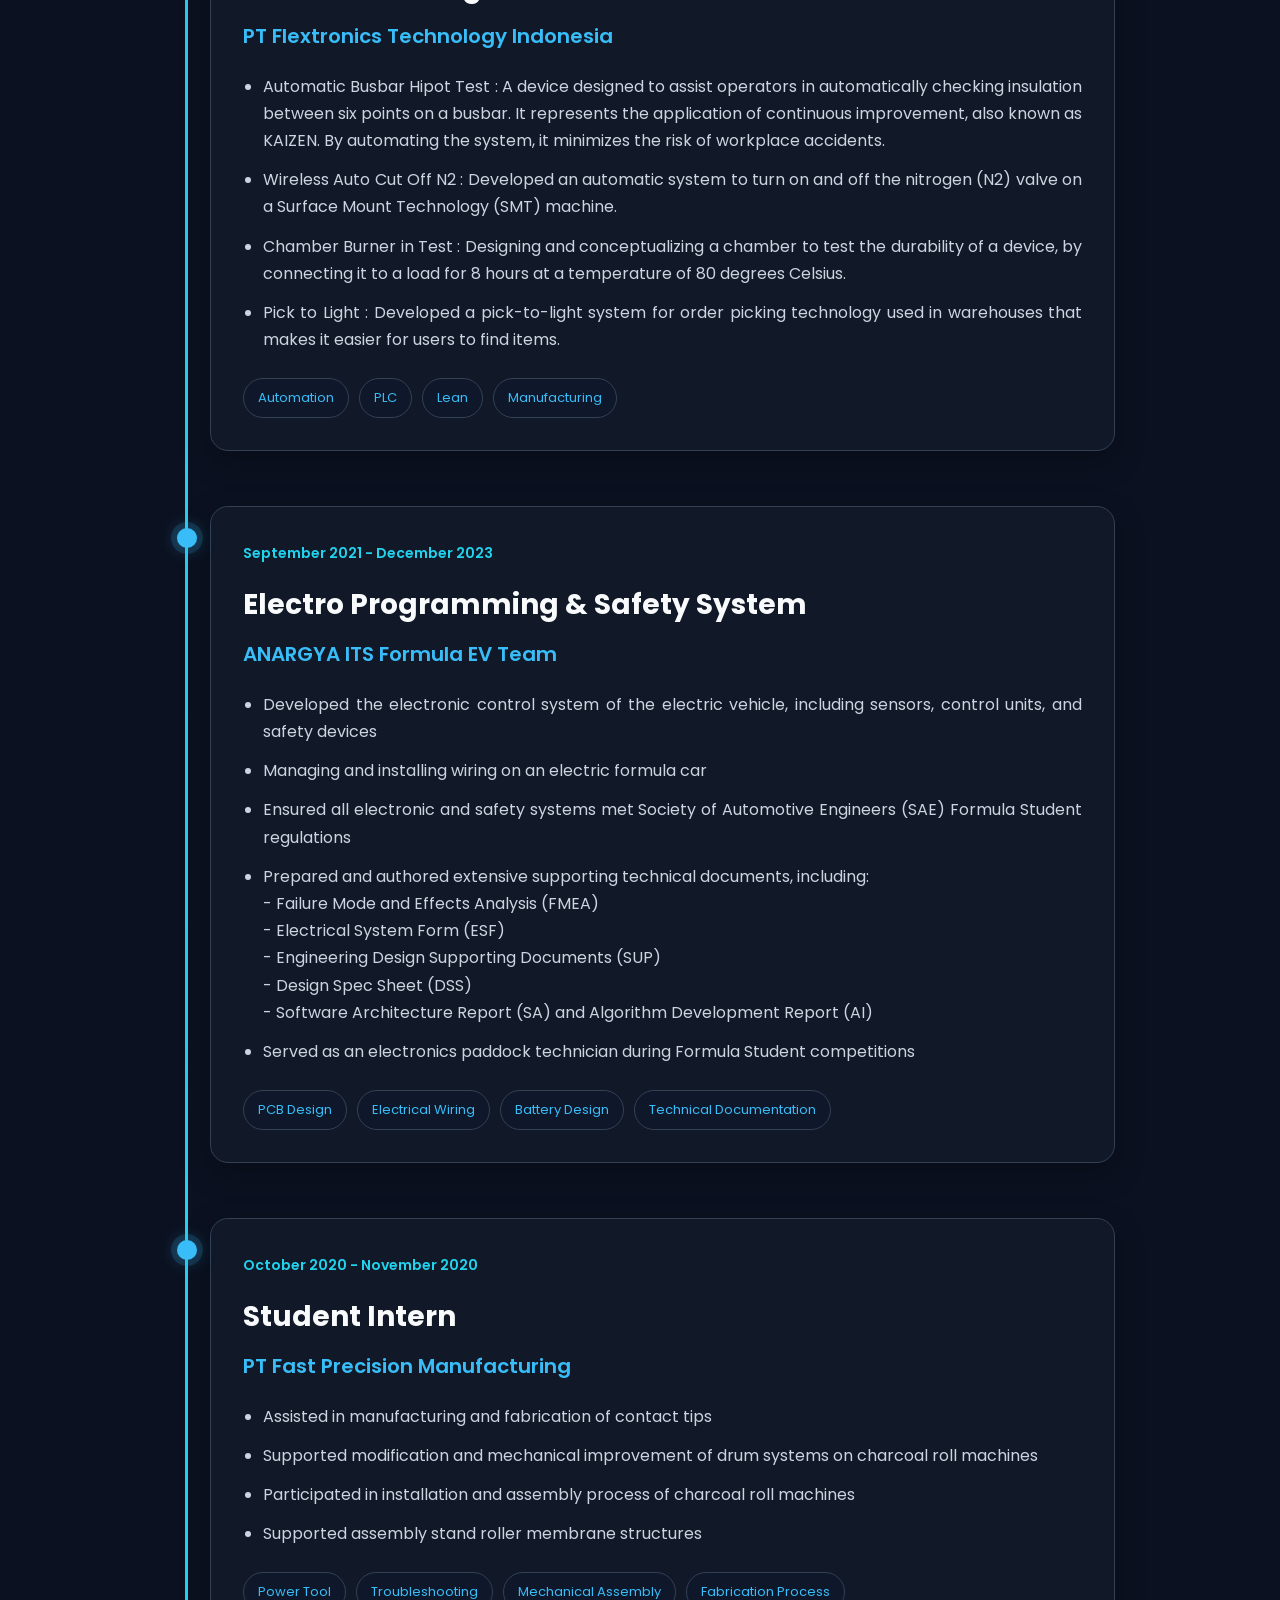
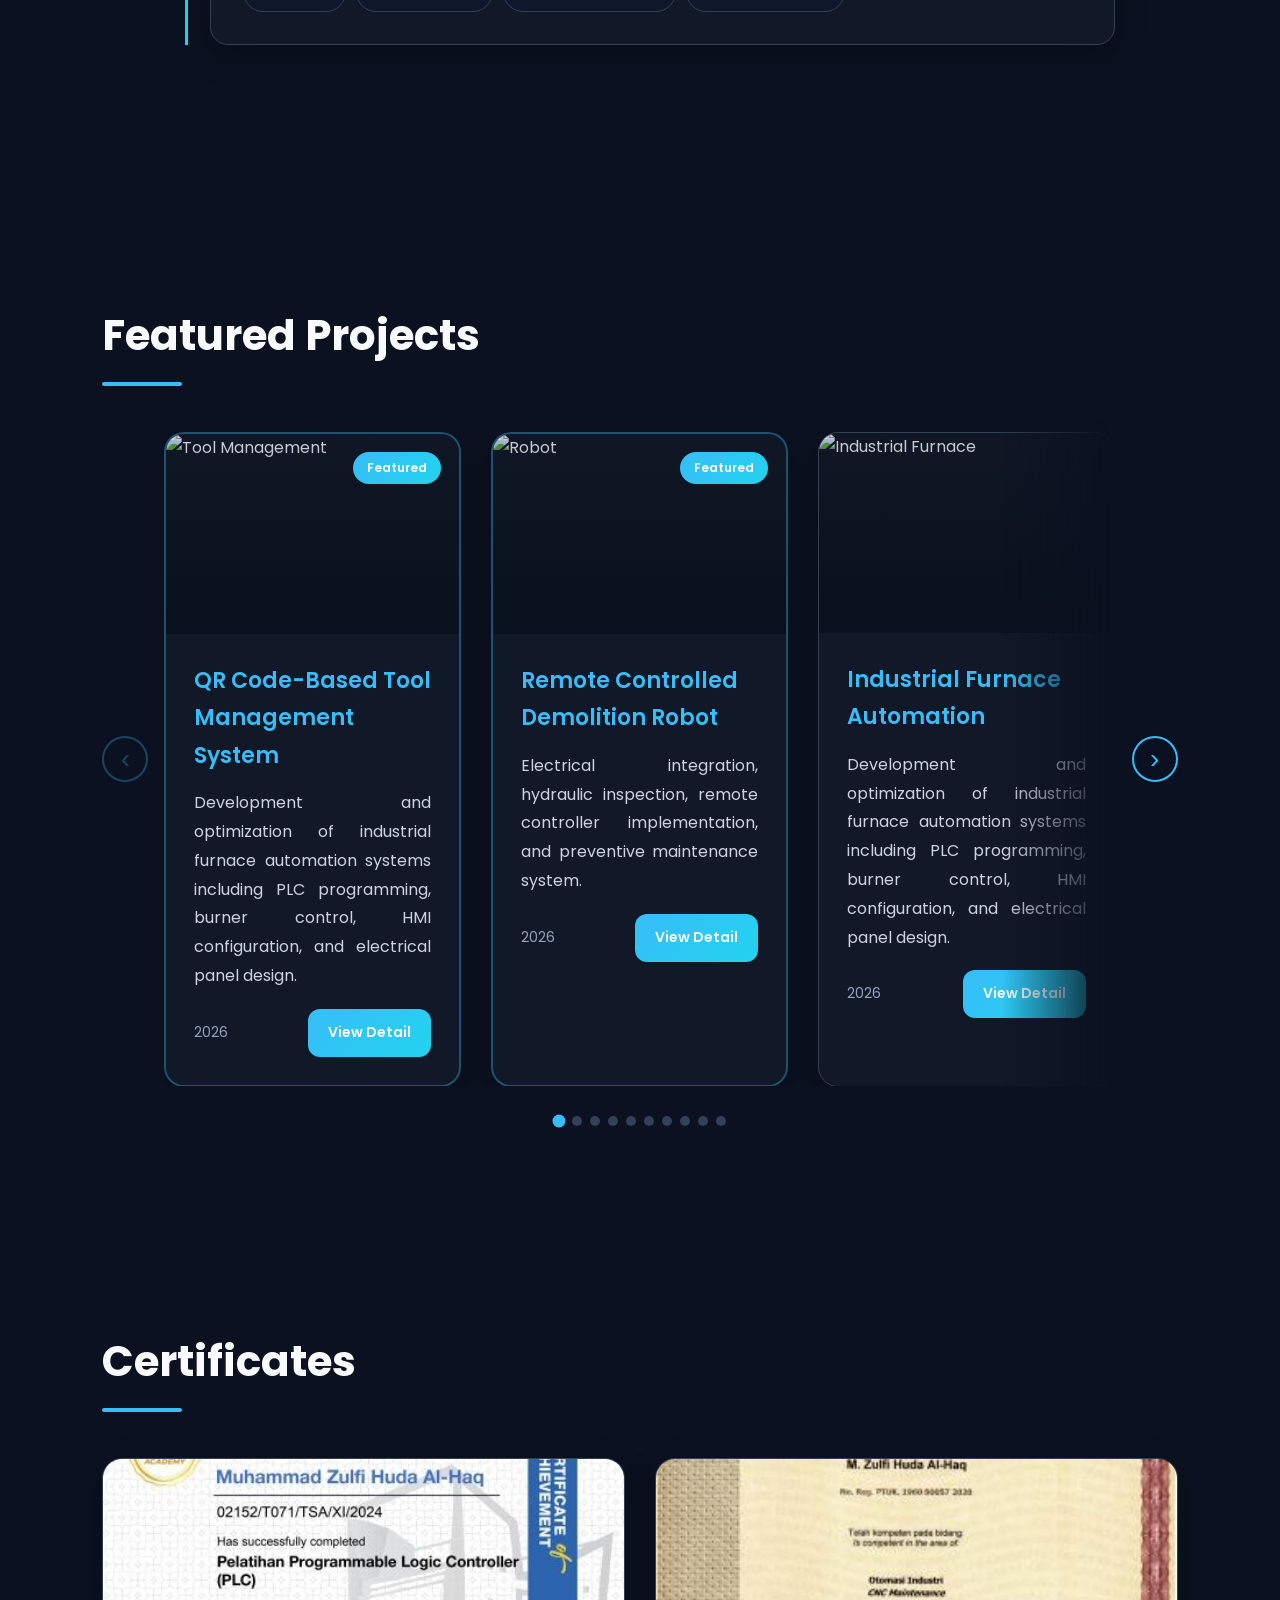
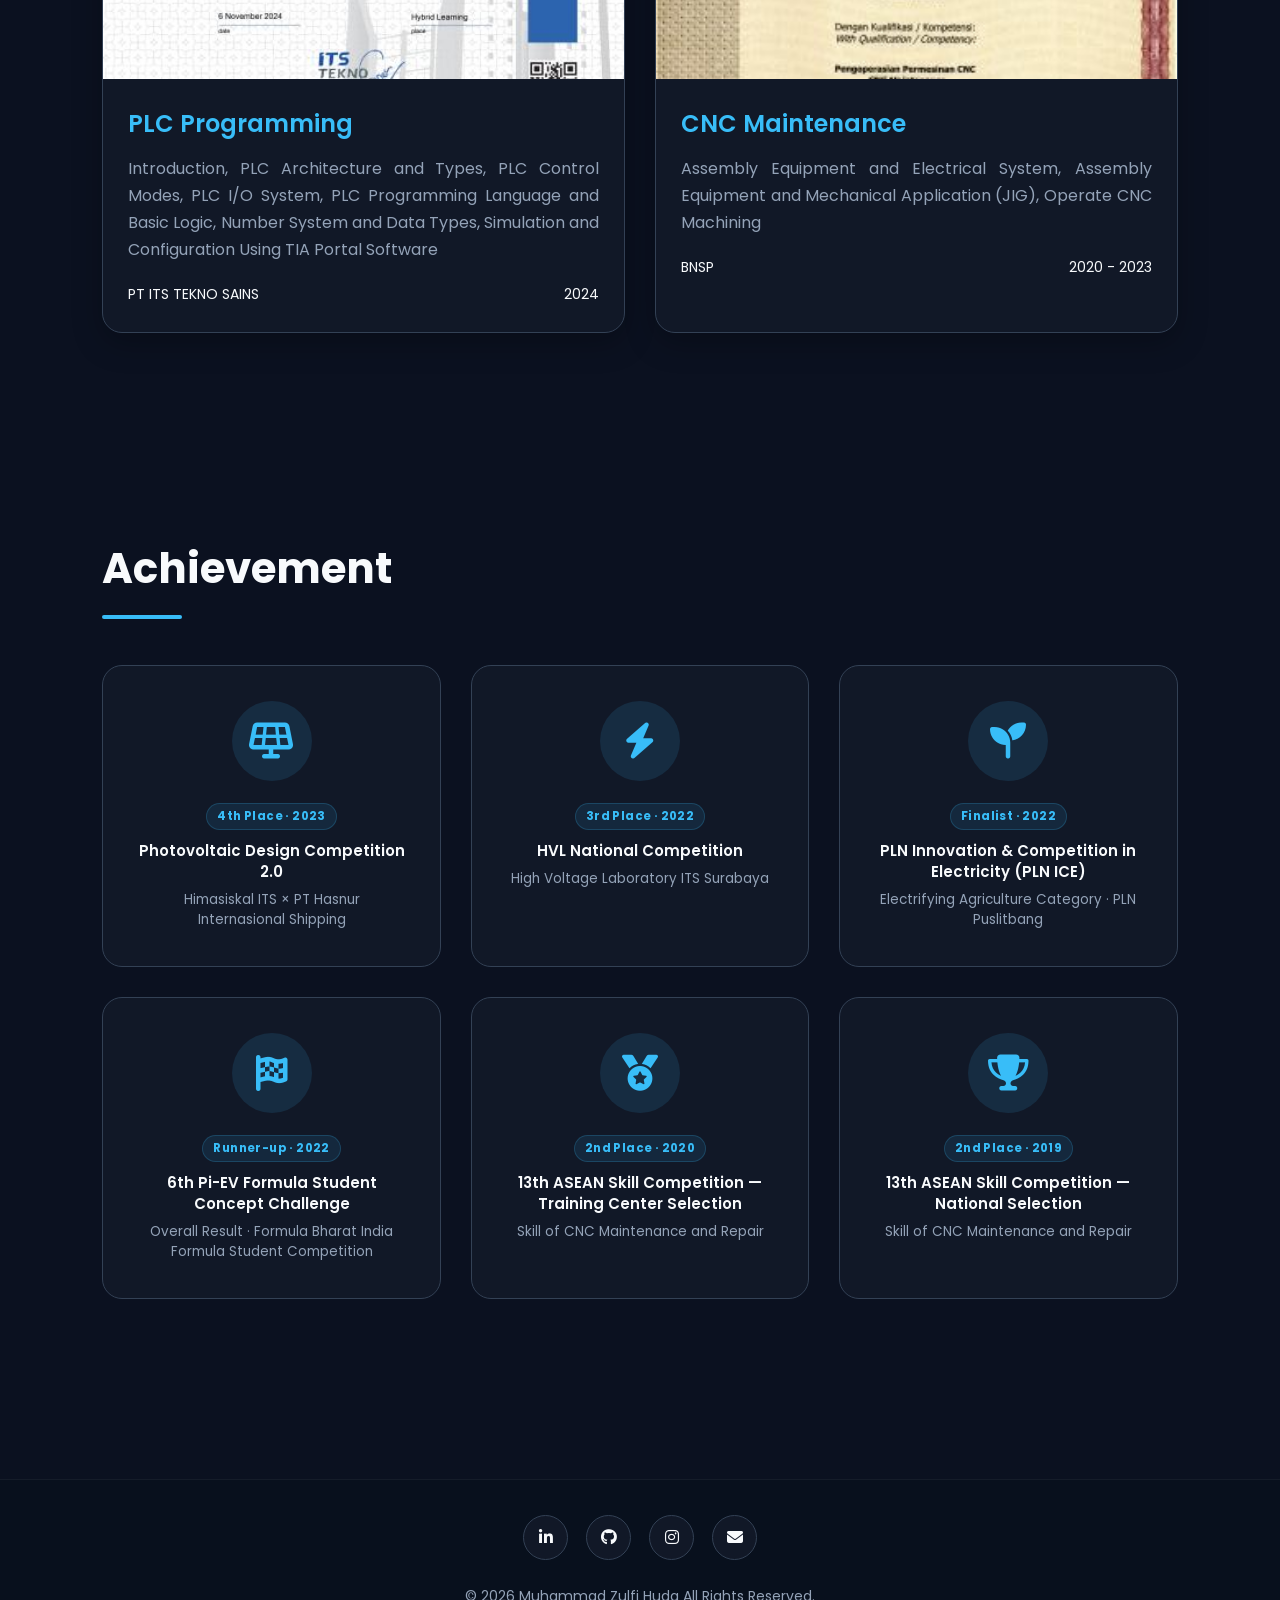
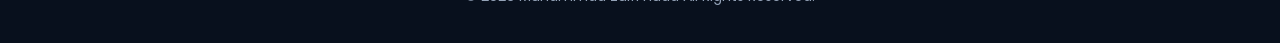
==== commit bc292709: "Add files via upload" ====
--- a/index.html
+++ b/index.html
@@ -450,7 +450,7 @@
                         <span>R&D</span>
                     </div>
                 </div>
-            </div>
+            </div>            
 
             <!-- ==================================================
                  DEMOLITION ROBOT
@@ -495,6 +495,119 @@
             </div>
 
             <!-- ==================================================
+                 GUEST SPEAKER - ELECTROPNEUMATIC
+            =================================================== -->
+
+            <div class="timeline-item timeline-freelance">
+                <div class="timeline-dot"></div>
+                <div class="timeline-content">
+                    <span class="date">
+                        January 2025
+                        <span class="exp-type-badge">Freelance</span>
+                    </span>
+
+                    <h2>                      
+                        Guest Speaker · Basic Electropneumatic Training
+                    </h2>
+
+                    <h3>
+                        Engineering Education                       
+                    </h3>
+
+                    <ul>
+                        <li>
+                            Invited as a speaker on the topic
+                            <em>"Basic Training Electro Pneumatic: Automation System Solution"</em>,
+                            covering automation system concepts and practical applications
+                            of electro-pneumatic technology.
+                        </li>
+                    </ul>
+
+                    <div class="tech-stack">
+                        <span>Electro-pneumatics</span>
+                        <span>Public Speaking</span>
+                        <span>Automation</span>
+                    </div>
+                </div>
+            </div>
+
+            <!-- ==================================================
+                 JUDGES - IARC PLC COMPETITION
+            =================================================== -->
+
+            <div class="timeline-item timeline-freelance">
+                <div class="timeline-dot"></div>
+                <div class="timeline-content">
+                    <span class="date">
+                        January 2025
+                        <span class="exp-type-badge">Freelance</span>
+                    </span>
+
+                    <h2>                        
+                        Judge · PLC Programming Competition                   
+                    </h2>
+
+                    <h3>                      
+                        Industrial Automation and Robotic Competition (IARC)
+                    </h3>
+
+                    <ul>
+                        <li>
+                            Served as a judge in the PLC programming competition organized by IARC.
+                            Assessed the accuracy of participants' programs based on given tasks
+                            and their implementation on PLC devices.
+                        </li>
+                        <li>
+                            Participated in deliberations to determine the winning team
+                            from among the competing participants.
+                        </li>
+                    </ul>
+
+                    <div class="tech-stack">
+                        <span>PLC Programming</span>
+                        <span>Technical Assessment</span>
+                        <span>Competition Judging</span>
+                    </div>
+                </div>
+            </div>
+
+            <!-- ==================================================
+                 GUEST SPEAKER - PLC TRAINING
+            =================================================== -->
+
+            <div class="timeline-item timeline-freelance">
+                <div class="timeline-dot"></div>
+                <div class="timeline-content">
+                    <span class="date">
+                        December 2024
+                        <span class="exp-type-badge">Freelance</span>
+                    </span>
+
+                    <h2>                        
+                        Guest Speaker · PLC Training                    
+                    </h2>
+
+                    <h3>                        
+                        Realtech Academy                        
+                    </h3>
+
+                    <ul>
+                        <li>
+                            Invited as a speaker on the topic
+                            <em>"Understanding PLC Technology: Basic, Functions, and Implementation
+                            in Industrial Control System"</em>.
+                        </li>
+                    </ul>
+
+                    <div class="tech-stack">
+                        <span>PLC Programming</span>
+                        <span>Public Speaking</span>
+                        <span>Industrial Control</span>
+                    </div>
+                </div>
+            </div>
+
+            <!-- ==================================================
                  FLEXTRONICS
             =================================================== -->
 
@@ -665,682 +778,634 @@
             Featured Projects
         </h2>
 
-        <div class="project-grid">
-
-            <!-- ===QR Code-Based Tool Management System=== -->
-
-            <div class="project-card project-feature">
-
-                <div class="project-image">
-
-                    <img src="assets/projects/qr.jpg"
-                         alt="Tool Management">
-
-                </div>
-
-                <div class="project-content">
-
-                    <h3>
-
-                        QR Code-Based Tool Management System
-
-                    </h3>
-
-                    <p>
-
-                        Development and optimization of industrial furnace
-                        automation systems including PLC programming,
-                        burner control, HMI configuration,
-                        and electrical panel design.
-
-                    </p>
-
-                    <div class="project-tags">
-
-                        <span>PLC</span>
-                        <span>HMI</span>
-                        <span>Electrical</span>
-                        <span>Automation</span>
-
-                    </div>
-
-                    <div class="project-footer">
-
-                        <span class="project-year">
-
-                            2026
-
-                        </span>
-
-                        <a href="#"
-                           class="project-button"
-                           data-modal="modal-furnace">
-
-                            View Details
-
-                        </a>
-
-                    </div>
-                </div>
-            </div>
-            
-            <!-- ===Remote Controlled Demolition Robot=== -->
-
-            <div class="project-card project-feature">
-
-                <div class="project-image">
-
-                    <img src="assets/projects/robot.jpg"
-                         alt="Robot">
-
-                </div>
-
-                <div class="project-content">
-
-                    <h3>
-
-                        Remote Controlled Demolition Robot
-
-                    </h3>
-
-                    <p>
-
-                        Electrical integration, hydraulic inspection,
-                        remote controller implementation,
-                        and preventive maintenance system.
-
-                    </p>
-
-                    <div class="project-tags">
-
-                        <span>Robot</span>
-                        <span>Hydraulic</span>
-                        <span>Electrical</span>
-                        <span>Maintenance</span>
-
-                    </div>
-
-                    <div class="project-footer">
-
-                        <span class="project-year">
-
-                            2026
-
-                        </span>
-
-                        <a href="#"
-                           class="project-button"
-                           data-modal="modal-robot">
-
-                            View Details
-
-                        </a>
-                    </div>
-                </div>
-            </div>
-
-            <!-- ==========================================
-                 PROJECT 2
-            =========================================== -->
-
-            <div class="project-card">
-
-                <div class="project-image">
-
-                    <img src="assets/projects/furnace.jpg"
-                         alt="Industrial Furnace">
-
-                </div>
-
-                <div class="project-content">
-
-                    <h3>
-
-                        Industrial Furnace Automation
-
-                    </h3>
-
-                    <p>
-
-                        Development and optimization of industrial furnace
-                        automation systems including PLC programming,
-                        burner control, HMI configuration,
-                        and electrical panel design.
-
-                    </p>
-
-                    <div class="project-tags">
-
-                        <span>PLC</span>
-                        <span>HMI</span>
-                        <span>Electrical</span>
-                        <span>Automation</span>
-
-                    </div>
-
-                    <div class="project-footer">
-
-                        <span class="project-year">
-
-                            2026
-
-                        </span>
-
-                        <a href="#"
-                           class="project-button"
-                           data-modal="modal-furnace">
-
-                            View Details
-
-                        </a>
-
-                    </div>
-                </div>
-            </div>
-
-            <!-- ==========================================
-                 PROJECT 2
-            =========================================== -->
-
-            <div class="project-card">
-
-                <div class="project-image">
-
-                    <img src="assets/projects/thesis.png"
-                         alt="Industrial Furnace">
-
-                </div>
-
-                <div class="project-content">
-
-                    <h3>
-
-                        Final Project: Cooling System for a Motor Controller
-
-                    </h3>
-
-                    <p>
-
-                        Development and optimization of industrial furnace
-                        automation systems including PLC programming,
-                        burner control, HMI configuration,
-                        and electrical panel design.
-
-                    </p>
-
-                    <div class="project-tags">
-
-                        <span>PLC</span>
-                        <span>HMI</span>
-                        <span>Electrical</span>
-                        <span>Automation</span>
-
-                    </div>
-
-                    <div class="project-footer">
-
-                        <span class="project-year">
-
-                            2025
-
-                        </span>
-
-                        <a href="#"
-                           class="project-button"
-                           data-modal="modal-furnace">
-
-                            View Details
-
-                        </a>
-
-                    </div>
-                </div>
-            </div>
-
-            <!-- ===Automatic Busbar Hipot Test==== -->
-
-            <div class="project-card">
-
-                <div class="project-image">
-
-                    <img src="assets/projects/hipot.png"
-                         alt="Hipot">
-
-                </div>
-
-                <div class="project-content">
-
-                    <h3>
-
-                        Automatic Busbar Hipot Test
-
-                    </h3>
-
-                    <p>
-
-                        Automatic hipot testing system
-                        to improve quality assurance
-                        and reduce manual inspection time.
-
-                    </p>
-
-                    <div class="project-tags">
-
-                        <span>Automation</span>
-                        <span>PLC</span>
-                        <span>Quality</span>
-
-                    </div>
-
-                    <div class="project-footer">
-
-                        <span class="project-year">
-
-                            2024
-
-                        </span>
-
-                        <a href="#"
-                           class="project-button"
-                           data-modal="modal-hipot">
-
-                            View Details
-
-                        </a>
-
-                    </div>
-
-                </div>
-
-            </div>
-
-            <!-- ==========================================
-                 PROJECT 4
-            =========================================== -->
-
-            <div class="project-card">
-
-                <div class="project-image">
-
-                    <img src="assets/projects/nitrogen.png"
-                         alt="Nitrogen">
-
-                </div>
-
-                <div class="project-content">
-
-                    <h3>
-
-                        Wireless Auto Cut-Off Nitrogen
-
-                    </h3>
-
-                    <p>
-
-                        Wireless nitrogen monitoring system
-                        with automatic shut-off feature
-                        to improve safety and efficiency.
-
-                    </p>
-
-                    <div class="project-tags">
-
-                        <span>IoT</span>
-                        <span>Wireless</span>
-                        <span>Automation</span>
-
-                    </div>
-
-                    <div class="project-footer">
-
-                        <span class="project-year">
-
-                            2024
-
-                        </span>
-
-                        <a href="#"
-                           class="project-button"
-                           data-modal="modal-nitrogen">
-
-                            View Details
-
-                        </a>
-                    </div>
-                </div>
-            </div>
-
-             <!-- ===Chamber Burner in Test=== -->
-
-            <div class="project-card">
-
-                <div class="project-image">
-
-                    <img src="assets/projects/burner.PNG"
-                         alt="Chamber Burner in Test">
-
-                </div>
-
-                <div class="project-content">
-
-                    <h3>
-
-                        Chamber Burner in Test
-
-                    </h3>
-
-                    <p>
-
-                        ...........................................
-                        ...........................................
-                        ...........................................
-
-                    </p>
-
-                    <div class="project-tags">
-
-                        <span>IoT</span>
-                        <span>Wireless</span>
-                        <span>Automation</span>
-
-                    </div>
-
-                    <div class="project-footer">
-
-                        <span class="project-year">
-
-                            2024
-
-                        </span>
-
-                        <a href="#"
-                           class="project-button"
-                           data-modal="modal-nitrogen">
-
-                            View Details
-
-                        </a>
-                    </div>
-                </div>
-            </div>
-
-            <!-- ===Pick to Light=== -->
-
-            <div class="project-card">
-
-                <div class="project-image">
-
-                    <img src="assets/projects/picktolight.jpg"
-                         alt="Pick To Light">
-
-                </div>
-
-                <div class="project-content">
-
-                    <h3>
-
-                        Pick To Light System
-
-                    </h3>
-
-                    <p>
-
-                        Smart pick-to-light system
-                        for manufacturing process
-                        to reduce picking errors
-                        and increase productivity.
-
-                    </p>
-
-                    <div class="project-tags">
-
-                        <span>Lean</span>
-                        <span>Automation</span>
-                        <span>Manufacturing</span>
-
-                    </div>
-
-                    <div class="project-footer">
-
-                        <span class="project-year">
-
-                            2024
-
-                        </span>
-
-                        <a href="#"
-                           class="project-button"
-                           data-modal="modal-pick">
-
-                            View Details
-
-                        </a>
-
-                    </div>
-
-                </div>
-
-            </div>
-
-            <!-- ===Oil Navigation Ship for PT Pertamina Trans Kontinetal=== -->
-
-            <div class="project-card">
-                <div class="project-image">
- 
-                    <img src="assets/projects/oilnav.JPG"
-                         alt="Oil Navigation Ship">
-
-                </div>
-
-                <div class="project-content">
-
-                    <h3>
-
-                        Oil Navigation Ship for PT Pertamina Trans Kontinetal
-
-                    </h3>
-
-                    <p>
-
-                        Designed and developed a remote-controlled mini boat
-                        for oil spill detection under an industrial project
-                        collaboration with PT Pertamina Trans Kontinental
-
-                    </p>
-
-                    <div class="project-tags">
-
-                        <span>PCB</span>
-                        <span>CAN Bus</span>
-                        <span>FMEA</span>
-                        <span>EV</span>
-
-                    </div>
-
-                    <div class="project-footer">
-
-                        <span class="project-year">
-
-                            2023
-
-                        </span>
-
-                        <a href="#"
-                           class="project-button"
-                           data-modal="modal-formula">
-
-                            View Details
-
-                        </a>
-                    </div>
-                </div>
-            </div>
-
-            <!-- ===Mark III=== -->
-
-            <div class="project-card">
-                <div class="project-image">
- 
-                    <img src="assets/projects/formula.jpeg"
-                         alt="Mark III">
-
-                </div>
-
-                <div class="project-content">
-
-                    <h3>
-
-                        Formula EV
-
-                    </h3>
-
-                    <p>
-
-                        Electrical wiring,
-                        PCB development,
-                        safety system,
-                        and FMEA documentation for Formula Student Electric Vehicle.
-
-                    </p>
-
-                    <div class="project-tags">
-
-                        <span>PCB</span>
-                        <span>CAN Bus</span>
-                        <span>FMEA</span>
-                        <span>EV</span>
-
-                    </div>
-
-                    <div class="project-footer">
-
-                        <span class="project-year">
-
-                            2023
-
-                        </span>
-
-                        <a href="#"
-                           class="project-button"
-                           data-modal="modal-formula">
-
-                            View Details
-
-                        </a>
-                    </div>
-                </div>
-            </div>
-
-            <!-- ===Oil Boom Ship PT Pertamina Trans Kontinetntal=== -->
-
-            <div class="project-card">
-                <div class="project-image">
- 
-                    <img src="assets/projects/oil boom.png"
-                         alt="Oil Boom Ship">
-
-                </div>
-
-                <div class="project-content">
-
-                    <h3>
-
-                        Oil Boom Ship PT Pertamina Trans Kontinetntal
-
-                    </h3>
-
-                    <p>
-
-                        Create and design the concept of ship
-                        that can be controlled via remote control
-                        by technicians to isolate oil spills
-
-                    </p>
-
-                    <div class="project-tags">
-
-                        <span>PCB</span>
-                        <span>CAN Bus</span>
-                        <span>FMEA</span>
-                        <span>EV</span>
-
-                    </div>
-
-                    <div class="project-footer">
-
-                        <span class="project-year">
-
-                            2023
-
-                        </span>
-
-                        <a href="#"
-                           class="project-button"
-                           data-modal="modal-formula">
-
-                            View Details
-
-                        </a>
-                    </div>
-                </div>
-            </div>
-
-            <!-- ===Prototype of Sorting Machine with Qr Reader=== -->
-
-            <div class="project-card">
-                <div class="project-image">
- 
-                    <img src="assets/projects/Sorting.png"
-                         alt="Sorting Machine">
-
-                </div>
-
-                <div class="project-content">
-
-                    <h3>
-
-                        Prototype of Sorting Machine with Qr Reader
-
-                    </h3>
-
-                    <p>
-
-                        Electrical wiring,
-                        PCB development,
-                        safety system,
-                        and FMEA documentation
-                        for Formula Student Electric Vehicle.
-
-                    </p>
-
-                    <div class="project-tags">
-
-                        <span>PCB</span>
-                        <span>CAN Bus</span>
-                        <span>FMEA</span>
-                        <span>EV</span>
-
-                    </div>
-
-                    <div class="project-footer">
-
-                        <span class="project-year">
-
-                            2022
-
-                        </span>
-
-                        <a href="#"
-                           class="project-button"
-                           data-modal="modal-formula">
-
-                            View Details
-
-                        </a>
-                    </div>
-                </div>
-            </div>
+        <div class="carousel-wrapper">
+            <button class="carousel-btn prev-btn" id="prevBtn">&#8249;</button>
+            <div class="carousel-track-container">
+                <div class="carousel-track" id="carouselTrack">
+
+                    <!-- ===QR Code-Based Tool Management System=== -->
+
+                    <div class="project-card project-feature">
+
+                        <div class="project-image">
+
+                            <img src="assets/projects/qr.jpg"
+                                alt="Tool Management">
+
+                        </div>
+
+                        <div class="project-content">
+
+                            <h3>
+
+                                QR Code-Based Tool Management System
+
+                            </h3>
+
+                            <p>
+
+                                Development and optimization of industrial furnace
+                                automation systems including PLC programming,
+                                burner control, HMI configuration,
+                                and electrical panel design.
+
+                            </p>
+
+                            <!-- <div class="project-tags">
+
+                                <span>PLC</span>
+                                <span>HMI</span>
+                                <span>Electrical</span>
+                                <span>Automation</span>
+
+                            </div> -->
+
+                            <div class="project-footer">
+
+                                <span class="project-year">
+
+                                    2026
+
+                                </span>
+
+                                <a href="project-tool_management.html" class="project-button">
+                                    View Detail
+                                </a>
+
+                            </div>
+                        </div>
+                    </div>
+                    
+                    <!-- ===Remote Controlled Demolition Robot=== -->
+
+                    <div class="project-card project-feature">
+
+                        <div class="project-image">
+
+                            <img src="assets/projects/robot.jpg"
+                                alt="Robot">
+
+                        </div>
+
+                        <div class="project-content">
+
+                            <h3>
+
+                                Remote Controlled Demolition Robot
+
+                            </h3>
+
+                            <p>
+
+                                Electrical integration, hydraulic inspection,
+                                remote controller implementation,
+                                and preventive maintenance system.
+
+                            </p>
+
+                            <!-- <div class="project-tags">
+
+                                <span>Robot</span>
+                                <span>Hydraulic</span>
+                                <span>Electrical</span>
+                                <span>Maintenance</span>
+
+                            </div> -->
+
+                            <div class="project-footer">
+
+                                <span class="project-year">
+
+                                    2026
+
+                                </span>
+
+                                <a href="project-demolition.html" class="project-button">
+                                    View Detail
+                                </a>
+                            </div>
+                        </div>
+                    </div>
+
+                    <!-- ===Industrial Furnace Automation=== -->
+
+                    <div class="project-card">
+
+                        <div class="project-image">
+
+                            <img src="assets/projects/furnace.jpg"
+                                alt="Industrial Furnace">
+
+                        </div>
+
+                        <div class="project-content">
+
+                            <h3>
+
+                                Industrial Furnace Automation
+
+                            </h3>
+
+                            <p>
+
+                                Development and optimization of industrial furnace
+                                automation systems including PLC programming,
+                                burner control, HMI configuration,
+                                and electrical panel design.
+
+                            </p>
+
+                            <!-- <div class="project-tags">
+
+                                <span>PLC</span>
+                                <span>HMI</span>
+                                <span>Electrical</span>
+                                <span>Automation</span>
+
+                            </div> -->
+
+                            <div class="project-footer">
+
+                                <span class="project-year">
+
+                                    2026
+
+                                </span>
+
+                                <a href="project-furnace.html" class="project-button">
+                                    View Detail
+                                </a>
+
+                            </div>
+                        </div>
+                    </div>
+
+                    <!-- ===Cooling System for a Motor Controller=== -->
+
+                    <div class="project-card">
+
+                        <div class="project-image">
+
+                            <img src="assets/projects/thesis.png"
+                                alt="Industrial Furnace">
+
+                        </div>
+
+                        <div class="project-content">
+
+                            <h3>
+
+                                Final Project : Cooling System for a Motor Controller
+
+                            </h3>
+
+                            <p>
+
+                                Development and optimization of industrial furnace
+                                automation systems including PLC programming,
+                                burner control, HMI configuration,
+                                and electrical panel design.
+
+                            </p>
+
+                            <!-- <div class="project-tags">
+
+                                <span>PLC</span>
+                                <span>HMI</span>
+                                <span>Electrical</span>
+                                <span>Automation</span>
+
+                            </div> -->
+
+                            <div class="project-footer">
+
+                                <span class="project-year">
+
+                                    2025
+
+                                </span>
+
+                                <a href="project-thesis.html" class="project-button">
+                                    View Detail
+                                </a>
+                            </div>
+                        </div>
+                    </div>
+
+                    <!-- ===Automatic Busbar Hipot Test==== -->
+
+                    <div class="project-card">
+
+                        <div class="project-image">
+
+                            <img src="assets/projects/hipot.png"
+                                alt="Hipot">
+
+                        </div>
+
+                        <div class="project-content">
+
+                            <h3>
+
+                                Automatic Busbar Hipot Test
+
+                            </h3>
+
+                            <p>
+
+                                Automatic hipot testing system
+                                to improve quality assurance
+                                and reduce manual inspection time.
+
+                            </p>
+
+                            <!-- <div class="project-tags">
+
+                                <span>Automation</span>
+                                <span>PLC</span>
+                                <span>Quality</span>
+
+                            </div> -->
+
+                            <div class="project-footer">
+
+                                <span class="project-year">
+
+                                    2024
+
+                                </span>
+
+                                <a href="project-hipot.html" class="project-button">
+                                    View Detail
+                                </a>
+
+                            </div>
+
+                        </div>
+
+                    </div>
+
+                    <!-- ===Wireless Auto Cut-Off N2=== -->
+
+                    <div class="project-card">
+
+                        <div class="project-image">
+
+                            <img src="assets/projects/nitrogen.png"
+                                alt="Nitrogen">
+
+                        </div>
+
+                        <div class="project-content">
+
+                            <h3>
+
+                                Wireless Auto Cut-Off Nitrogen
+
+                            </h3>
+
+                            <p>
+
+                                Wireless nitrogen monitoring system
+                                with automatic shut-off feature
+                                to improve safety and efficiency.
+
+                            </p>
+
+                            <!-- <div class="project-tags">
+
+                                <span>IoT</span>
+                                <span>Wireless</span>
+                                <span>Automation</span>
+
+                            </div> -->
+
+                            <div class="project-footer">
+
+                                <span class="project-year">
+
+                                    2024
+
+                                </span>
+
+                                <a href="project-nitrogen.html" class="project-button">
+                                    View Detail
+                                </a>
+                            </div>
+                        </div>
+                    </div>
+
+                    <!-- ===Chamber Burner in Test=== -->
+
+                    <div class="project-card">
+
+                        <div class="project-image">
+
+                            <img src="assets/projects/burner.PNG"
+                                alt="Chamber Burner in Test">
+
+                        </div>
+
+                        <div class="project-content">
+
+                            <h3>
+
+                                Chamber Burner in Test
+
+                            </h3>
+
+                            <p>
+
+                                ...........................................
+                                ...........................................
+                                ...........................................
+
+                            </p>
+
+                            <!-- <div class="project-tags">
+
+                                <span>IoT</span>
+                                <span>Wireless</span>
+                                <span>Automation</span>
+
+                            </div> -->
+
+                            <div class="project-footer">
+
+                                <span class="project-year">
+
+                                    2024
+
+                                </span>
+
+                                <a href="project-burner.html" class="project-button">
+                                    View Detail
+                                </a>
+                            </div>
+                        </div>
+                    </div>
+
+                    <!-- ===Pick to Light=== -->
+
+                    <div class="project-card">
+
+                        <div class="project-image">
+
+                            <img src="assets/projects/picktolight.jpg"
+                                alt="Pick To Light">
+
+                        </div>
+
+                        <div class="project-content">
+
+                            <h3>
+
+                                Pick To Light System
+
+                            </h3>
+
+                            <p>
+
+                                Smart pick-to-light system
+                                for manufacturing process
+                                to reduce picking errors
+                                and increase productivity.
+
+                            </p>
+
+                            <!-- <div class="project-tags">
+
+                                <span>Lean</span>
+                                <span>Automation</span>
+                                <span>Manufacturing</span>
+
+                            </div> -->
+
+                            <div class="project-footer">
+
+                                <span class="project-year">
+
+                                    2024
+
+                                </span>
+
+                                <a href="project-pick_to_light.html" class="project-button">
+                                    View Detail
+                                </a>
+
+                            </div>
+
+                        </div>
+
+                    </div>
+
+                    <!-- ===Oil Navigation Ship for PT Pertamina Trans Kontinetal=== -->
+
+                    <div class="project-card">
+                        <div class="project-image">
+        
+                            <img src="assets/projects/oilnav.JPG"
+                                alt="Oil Navigation Ship">
+
+                        </div>
+
+                        <div class="project-content">
+
+                            <h3>
+
+                                Oil Navigation Ship for PT Pertamina Trans Kontinetal
+
+                            </h3>
+
+                            <p>
+
+                                Designed and developed a remote-controlled mini boat
+                                for oil spill detection under an industrial project
+                                collaboration with PT Pertamina Trans Kontinental
+
+                            </p>
+
+                            <!-- <div class="project-tags">
+
+                                <span>PCB</span>
+                                <span>CAN Bus</span>
+                                <span>FMEA</span>
+                                <span>EV</span>
+
+                            </div> -->
+
+                            <div class="project-footer">
+
+                                <span class="project-year">
+
+                                    2023
+
+                                </span>
+
+                                <a href="project-oilnav.html" class="project-button">
+                                    View Detail
+                                </a>
+                            </div>
+                        </div>
+                    </div>
+
+                    <!-- ===Mark III=== -->
+
+                    <div class="project-card">
+                        <div class="project-image">
+        
+                            <img src="assets/projects/formula.jpeg"
+                                alt="Mark III">
+
+                        </div>
+
+                        <div class="project-content">
+
+                            <h3>
+
+                                Anargya EV Mark 3.0
+
+                            </h3>
+
+                            <p>
+
+                                Electrical wiring,
+                                PCB development,
+                                safety system,
+                                and FMEA documentation for Formula Student Electric Vehicle.
+
+                            </p>
+
+                            <!-- <div class="project-tags">
+
+                                <span>PCB</span>
+                                <span>CAN Bus</span>
+                                <span>FMEA</span>
+                                <span>EV</span>
+
+                            </div> -->
+
+                            <div class="project-footer">
+
+                                <span class="project-year">
+
+                                    2023
+
+                                </span>
+
+                                <a href="project-mark_3.0.html" class="project-button">
+                                    View Detail
+                                </a>
+                            </div>
+                        </div>
+                    </div>
+
+                    <!-- ===Oil Boom Ship PT Pertamina Trans Kontinetntal=== -->
+
+                    <div class="project-card">
+                        <div class="project-image">
+        
+                            <img src="assets/projects/oil boom.png"
+                                alt="Oil Boom Ship">
+
+                        </div>
+
+                        <div class="project-content">
+
+                            <h3>
+
+                                Oil Boom Ship PT Pertamina Trans Kontinetntal
+
+                            </h3>
+
+                            <p>
+
+                                Create and design the concept of ship
+                                that can be controlled via remote control
+                                by technicians to isolate oil spills
+
+                            </p>
+
+                            <!-- <div class="project-tags">
+
+                                <span>PCB</span>
+                                <span>CAN Bus</span>
+                                <span>FMEA</span>
+                                <span>EV</span>
+
+                            </div> -->
+
+                            <div class="project-footer">
+
+                                <span class="project-year">
+
+                                    2023
+
+                                </span>
+
+                                <a href="project-oil_boom.html" class="project-button">
+                                    View Detail
+                                </a>
+                            </div>
+                        </div>
+                    </div>
+
+                    <!-- ===Prototype of Sorting Machine with Qr Reader=== -->
+
+                    <div class="project-card">
+                        <div class="project-image">
+        
+                            <img src="assets/projects/Sorting.png"
+                                alt="Sorting Machine">
+
+                        </div>
+
+                        <div class="project-content">
+
+                            <h3>
+
+                                Prototype of Sorting Machine with Qr Reader
+
+                            </h3>
+
+                            <p>
+
+                                Electrical wiring,
+                                PCB development,
+                                safety system,
+                                and FMEA documentation
+                                for Formula Student Electric Vehicle.
+
+                            </p>
+
+                            <!-- <div class="project-tags">
+
+                                <span>PCB</span>
+                                <span>CAN Bus</span>
+                                <span>FMEA</span>
+                                <span>EV</span>
+
+                            </div> -->
+
+                            <div class="project-footer">
+
+                                <span class="project-year">
+
+                                    2022
+
+                                </span>
+
+                                <a href="project-sorting.html" class="project-button">
+                                    View Detail
+                                </a>
+                            </div>
+                        </div>               
+                    </div>
+                </div>
+            </div>
+            <button class="carousel-btn next-btn" id="nextBtn">&#8250;</button>
         </div>
+        <div class="carousel-dots" id="carouselDots"></div>
     </div>
 </section>
 
@@ -1398,7 +1463,7 @@
 
         <div class="certificate-grid">
 
-            <div class="certificate-card">
+            <!-- <div class="certificate-card">
 
                 <div class="certificate-image">
 
@@ -1432,7 +1497,7 @@
 
                 </div>
 
-            </div>
+            </div> -->
 
             <div class="certificate-card">
 
@@ -1514,96 +1579,61 @@
         </h2>
 
         <div class="achievement-grid">
+
+            <div class="achievement-card">
+                <div class="achievement-icon">
+                    <i class="fa-solid fa-solar-panel"></i>
+                </div>
+                <div class="achievement-badge">4th Place · 2023</div>
+                <h3>Photovoltaic Design Competition 2.0</h3>
+                <p>Himasiskal ITS × PT Hasnur Internasional Shipping</p>
+            </div>
+
+            <div class="achievement-card">
+                <div class="achievement-icon">
+                    <i class="fa-solid fa-bolt"></i>
+                </div>
+                <div class="achievement-badge">3rd Place · 2022</div>
+                <h3>HVL National Competition</h3>
+                <p>High Voltage Laboratory ITS Surabaya</p>
+            </div>
+
+            <div class="achievement-card">
+                <div class="achievement-icon">
+                    <i class="fa-solid fa-seedling"></i>
+                </div>
+                <div class="achievement-badge">Finalist · 2022</div>
+                <h3>PLN Innovation & Competition in Electricity (PLN ICE)</h3>
+                <p>Electrifying Agriculture Category · PLN Puslitbang</p>
+            </div>
+
+            <div class="achievement-card">
+                <div class="achievement-icon">
+                    <i class="fa-solid fa-flag-checkered"></i>
+                </div>
+                <div class="achievement-badge">Runner-up · 2022</div>
+                <h3>6th Pi-EV Formula Student Concept Challenge</h3>
+                <p>Overall Result · Formula Bharat India Formula Student Competition</p>
+            </div>
+
+            <div class="achievement-card">
+                <div class="achievement-icon">
+                    <i class="fa-solid fa-medal"></i>
+                </div>
+                <div class="achievement-badge">2nd Place · 2020</div>
+                <h3>13th ASEAN Skill Competition — Training Center Selection</h3>
+                <p>Skill of CNC Maintenance and Repair</p>
+            </div>
+
             <div class="achievement-card">
                 <div class="achievement-icon">
                     <i class="fa-solid fa-trophy"></i>
                 </div>
-
-                <h3>
-                    Formula Student EV
-                </h3>
-
-                <p>
-                    Electrical &
-                    Programming Division
-                </p>
-            </div>
-
-            <div class="achievement-card">
-                <div class="achievement-icon">
-                    <i class="fa-solid fa-medal"></i>
-                </div>
-
-                <h3>
-                    Automation Projects
-                </h3>
-
-                <p>
-                    Successfully completed
-                    multiple industrial
-                    automation projects.
-                </p>
-            </div>
-
-            <div class="achievement-card">
-                <div class="achievement-icon">
-                    <i class="fa-solid fa-award"></i>
-                </div>
-
-                <h3>
-                    Research & Development
-                </h3>
-
-                <p>
-                    Product Development
-                    and Industrial Innovation.
-                </p>
-            </div>
-            <div class="achievement-card">
-                <div class="achievement-icon">
-                    <i class="fa-solid fa-trophy"></i>
-                </div>
-
-                <h3>
-                    Formula Student EV
-                </h3>
-
-                <p>
-                    Electrical &
-                    Programming Division
-                </p>
-            </div>
-
-            <div class="achievement-card">
-                <div class="achievement-icon">
-                    <i class="fa-solid fa-medal"></i>
-                </div>
-
-                <h3>
-                    Automation Projects
-                </h3>
-
-                <p>
-                    Successfully completed
-                    multiple industrial
-                    automation projects.
-                </p>
-            </div>
-
-            <div class="achievement-card">
-                <div class="achievement-icon">
-                    <i class="fa-solid fa-award"></i>
-                </div>
-
-                <h3>
-                    Research & Development
-                </h3>
-
-                <p>
-                    Product Development
-                    and Industrial Innovation.
-                </p>
-            </div>
+                <div class="achievement-badge">2nd Place · 2019</div>
+                <h3>13th ASEAN Skill Competition — National Selection</h3>
+                <p>Skill of CNC Maintenance and Repair</p>
+            </div>
+
         </div>
     </div>
 </section>
--- a/css/style.css
+++ b/css/style.css
@@ -1117,6 +1117,35 @@
 
 }
 
+.exp-type-badge{
+
+    position:absolute;
+    top:35px;
+    right:20px;
+    background:rgba(168,85,247,.12);
+    color:#c084fc;
+    font-size:11px;
+    font-weight:700;
+    padding:2px 10px;
+    border-radius:20px;
+    border:1px solid rgba(168,85,247,.25);
+    letter-spacing:.4px;
+    text-transform:uppercase;
+
+}
+
+.timeline-freelance .timeline-dot{
+
+    border-color:#c084fc;
+
+}
+
+.timeline-freelance .timeline-content{
+
+    border-left:2px solid rgba(168,85,247,.2);
+
+}
+
 .timeline-content h2{
 
     font-size:28px;
@@ -1185,53 +1214,52 @@
 ========================================================== */
 
 @media(max-width:992px){
-
-.about-wrapper{
+    .about-wrapper{
+     
+        grid-template-columns:1fr;
+    
+    }
+
+    .statistics{
+        
+        grid-template-columns:repeat(2,1fr);
+    
+    }
+    
+    .timeline{
+        
+        padding-left:25px;
+    
+    }
+    
+    .timeline::before{
+        
+        left:10px;
+    
+    }
+
+.timeline-dot{
+
+left:-18px;
+
+}
+
+}
+
+@media(max-width:768px){
+
+.statistics{
 
 grid-template-columns:1fr;
 
 }
 
-.statistics{
-
-grid-template-columns:repeat(2,1fr);
-
-}
-
-.timeline{
-
-padding-left:25px;
-
-}
-
-.timeline::before{
-
-left:10px;
-
-}
-
-.timeline-dot{
-
-left:-18px;
-
-}
-
-}
-
-@media(max-width:768px){
-
-.statistics{
+.about-info{
 
 grid-template-columns:1fr;
 
 }
 
-.about-info{
-
-grid-template-columns:1fr;
-
-}
-
 .timeline-content{
 
 padding:25px;
@@ -1262,13 +1290,110 @@
 
 }
 
-.project-grid{
-
-    display:grid;
-
-    grid-template-columns:repeat(auto-fit,minmax(340px,1fr));
-
-    gap:35px;
+.carousel-wrapper{
+
+    display:flex;
+    align-items:center;
+    gap:16px;
+    position:relative;
+
+}
+
+.carousel-track-container{
+
+    overflow:hidden;
+    width:100%;
+    padding-top:16px;
+    margin-top:-16px;
+    -webkit-mask-image:linear-gradient(
+        to right,
+        transparent 0%,
+        black 8%,
+        black 92%,
+        transparent 100%
+    );
+    mask-image:linear-gradient(
+        to right,
+        transparent 0%,
+        black 8%,
+        black 92%,
+        transparent 100%
+    );
+}
+
+.carousel-track{
+
+    display:flex;
+    gap:30px;
+    transition:transform 0.45s cubic-bezier(.4,0,.2,1);
+    will-change:transform;
+
+}
+
+.carousel-track .project-card{
+
+    flex:0 0 calc((100% - 60px) / 3);
+    min-width:0;
+
+}
+
+.carousel-btn{
+
+    flex-shrink:0;
+    width:46px;
+    height:46px;
+    border-radius:50%;
+    border:2px solid var(--primary);
+    background:transparent;
+    color:var(--primary);
+    font-size:28px;
+    line-height:1;
+    cursor:pointer;
+    transition:.3s;
+    display:flex;
+    align-items:center;
+    justify-content:center;
+
+}
+
+.carousel-btn:hover{
+
+    background:var(--primary);
+    color:#fff;
+
+}
+
+.carousel-btn:disabled{
+
+    opacity:0.3;
+    cursor:not-allowed;
+
+}
+
+.carousel-dots{
+
+    display:flex;
+    justify-content:center;
+    gap:8px;
+    margin-top:30px;
+
+}
+
+.carousel-dots .dot{
+
+    width:10px;
+    height:10px;
+    border-radius:50%;
+    background:var(--border);
+    cursor:pointer;
+    transition:.3s;
+
+}
+
+.carousel-dots .dot.active{
+
+    background:var(--primary);
+    transform:scale(1.3);
 
 }
 
@@ -1279,17 +1404,11 @@
 .project-card{
 
     position:relative;
-
     overflow:hidden;
-
     border-radius:20px;
-
     background:var(--card);
-
     border:1px solid var(--border);
-
     transition:.4s;
-
     box-shadow:var(--shadow);
 
 }
@@ -1297,9 +1416,7 @@
 .project-card:hover{
 
     transform:translateY(-10px);
-
     border-color:var(--primary);
-
     box-shadow:var(--shadow-hover);
 
 }
@@ -1311,11 +1428,8 @@
 .project-image{
 
     position:relative;
-
     width:100%;
-
-    height:240px;
-
+    height:200px;
     overflow:hidden;
 
 }
@@ -1323,11 +1437,8 @@
 .project-image img{
 
     width:100%;
-
     height:100%;
-
     object-fit:cover;
-
     transition:.5s;
 
 }
@@ -1345,19 +1456,12 @@
 .project-image::after{
 
     content:"";
-
     position:absolute;
-
     inset:0;
-
     background:linear-gradient(
-
         to top,
-
         rgba(8,16,29,.95),
-
         rgba(8,16,29,.15)
-
     );
 
 }
@@ -1375,20 +1479,17 @@
 .project-content h3{
 
     color:var(--primary);
-
     margin-bottom:15px;
-
-    font-size:24px;
+    font-size:22px;
 
 }
 
 .project-content p{
 
     color:var(--text-gray);
-
-    margin-bottom:20px;
-
+    margin-bottom:18px;
     line-height:1.8;
+    text-align:justify;
 
 }
 
@@ -1507,33 +1608,19 @@
 .project-feature::before{
 
     content:"Featured";
-
     position:absolute;
-
     top:18px;
-
     right:18px;
-
     padding:6px 14px;
-
     background:linear-gradient(
-
         135deg,
-
         var(--primary),
-
         var(--secondary)
-
     );
-
     color:white;
-
     font-size:12px;
-
     font-weight:600;
-
     border-radius:50px;
-
     z-index:10;
 
 }
@@ -1545,27 +1632,16 @@
 .project-card::after{
 
     content:"";
-
     position:absolute;
-
     bottom:0;
-
     left:0;
-
     width:0;
-
     height:4px;
-
     background:linear-gradient(
-
         to right,
-
         var(--primary),
-
         var(--secondary)
-
     );
-
     transition:.4s;
 
 }
@@ -1776,9 +1852,7 @@
 .achievement-grid{
 
     display:grid;
-
     grid-template-columns:repeat(auto-fit,minmax(300px,1fr));
-
     gap:30px;
 
 }
@@ -1786,15 +1860,10 @@
 .achievement-card{
 
     background:var(--card);
-
     border-radius:20px;
-
     padding:35px;
-
     border:1px solid var(--border);
-
     transition:.35s;
-
     text-align:center;
 
 }
@@ -1802,7 +1871,6 @@
 .achievement-card:hover{
 
     transform:translateY(-10px);
-
     border-color:var(--primary);
 
 }
@@ -1810,38 +1878,48 @@
 .achievement-icon{
 
     width:80px;
-
     height:80px;
-
     border-radius:50%;
-
     margin:auto;
-
     margin-bottom:20px;
-
-    display:flex;
-
+    display:flex;
     justify-content:center;
-
     align-items:center;
-
     background:rgba(56,189,248,.12);
-
     color:var(--primary);
-
     font-size:36px;
 
 }
 
 .achievement-card h3{
 
-    margin-bottom:15px;
+    margin-bottom:8px;
+    font-size:15px;
+    line-height:1.4;
 
 }
 
 .achievement-card p{
 
     color:var(--text-light);
+    font-size:13.5px;
+    line-height:1.5;
+
+}
+
+.achievement-badge{
+
+    display:inline-block;
+    background:rgba(56,189,248,.1);
+    color:var(--primary);
+    font-size:11.5px;
+    font-weight:700;
+    padding:3px 10px;
+    border-radius:20px;
+    border:1px solid rgba(56,189,248,.2);
+    margin-bottom:10px;
+    letter-spacing:.4px;
+    width:fit-content;
 
 }
 
@@ -2270,6 +2348,22 @@
 
 }
 
+.carousel-track .project-card{
+
+    flex:0 0 100%;
+
+}
+
+.carousel-btn{
+
+    width:36px;
+
+    height:36px;
+
+    font-size:22px;
+
+}
+
 .hero-right::before{
 
 display:none;
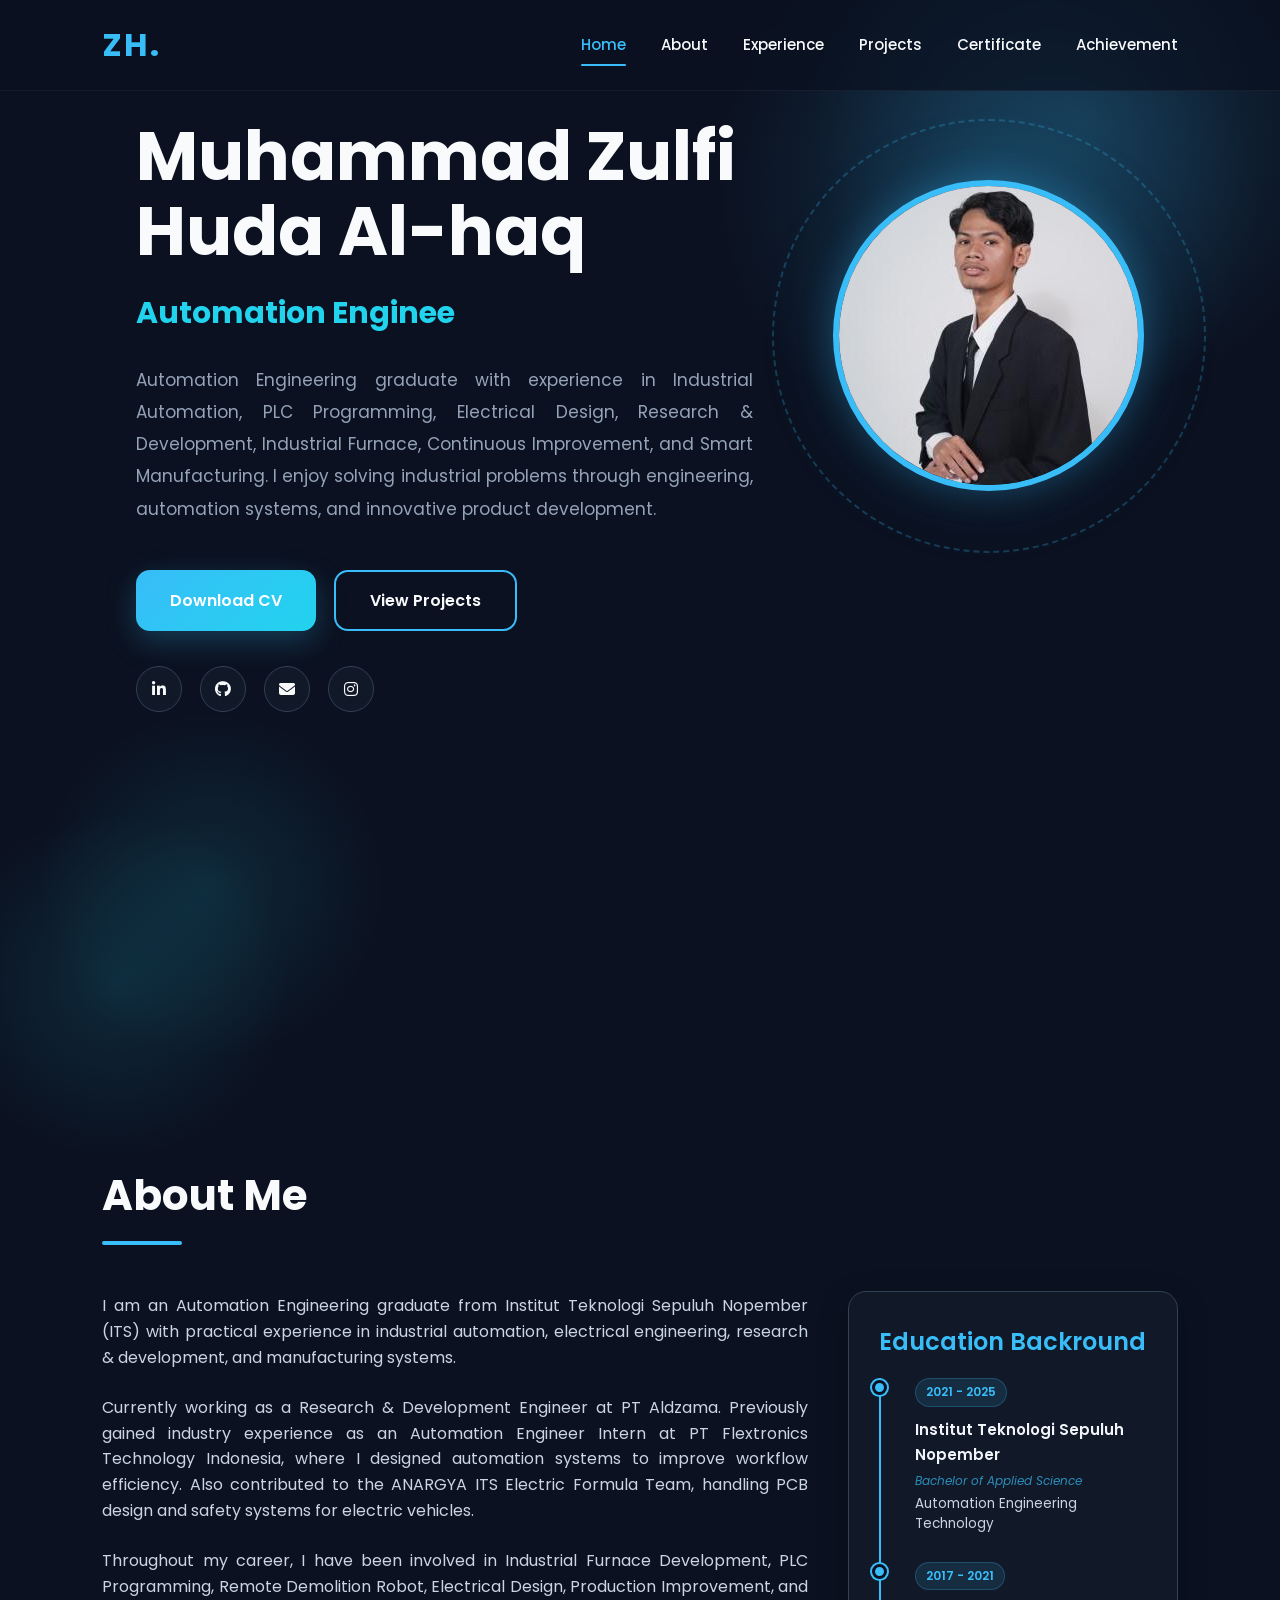
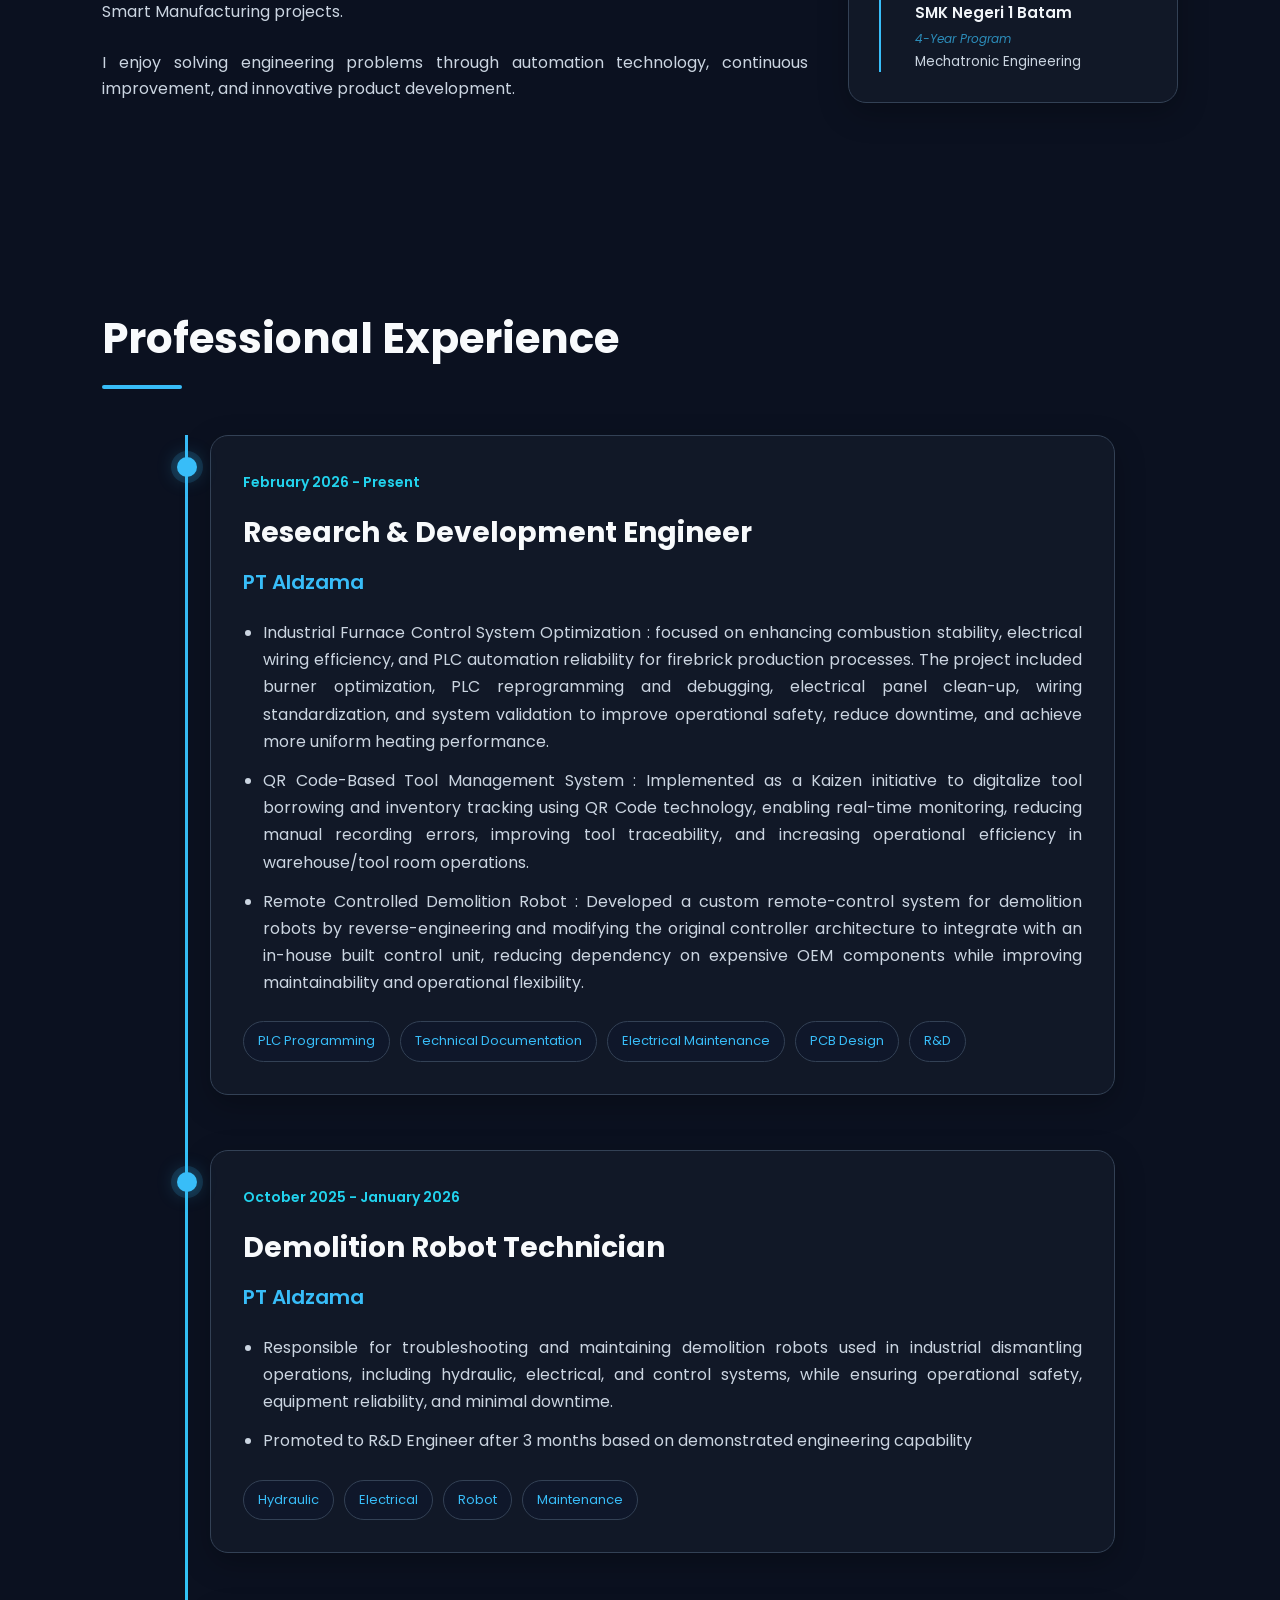
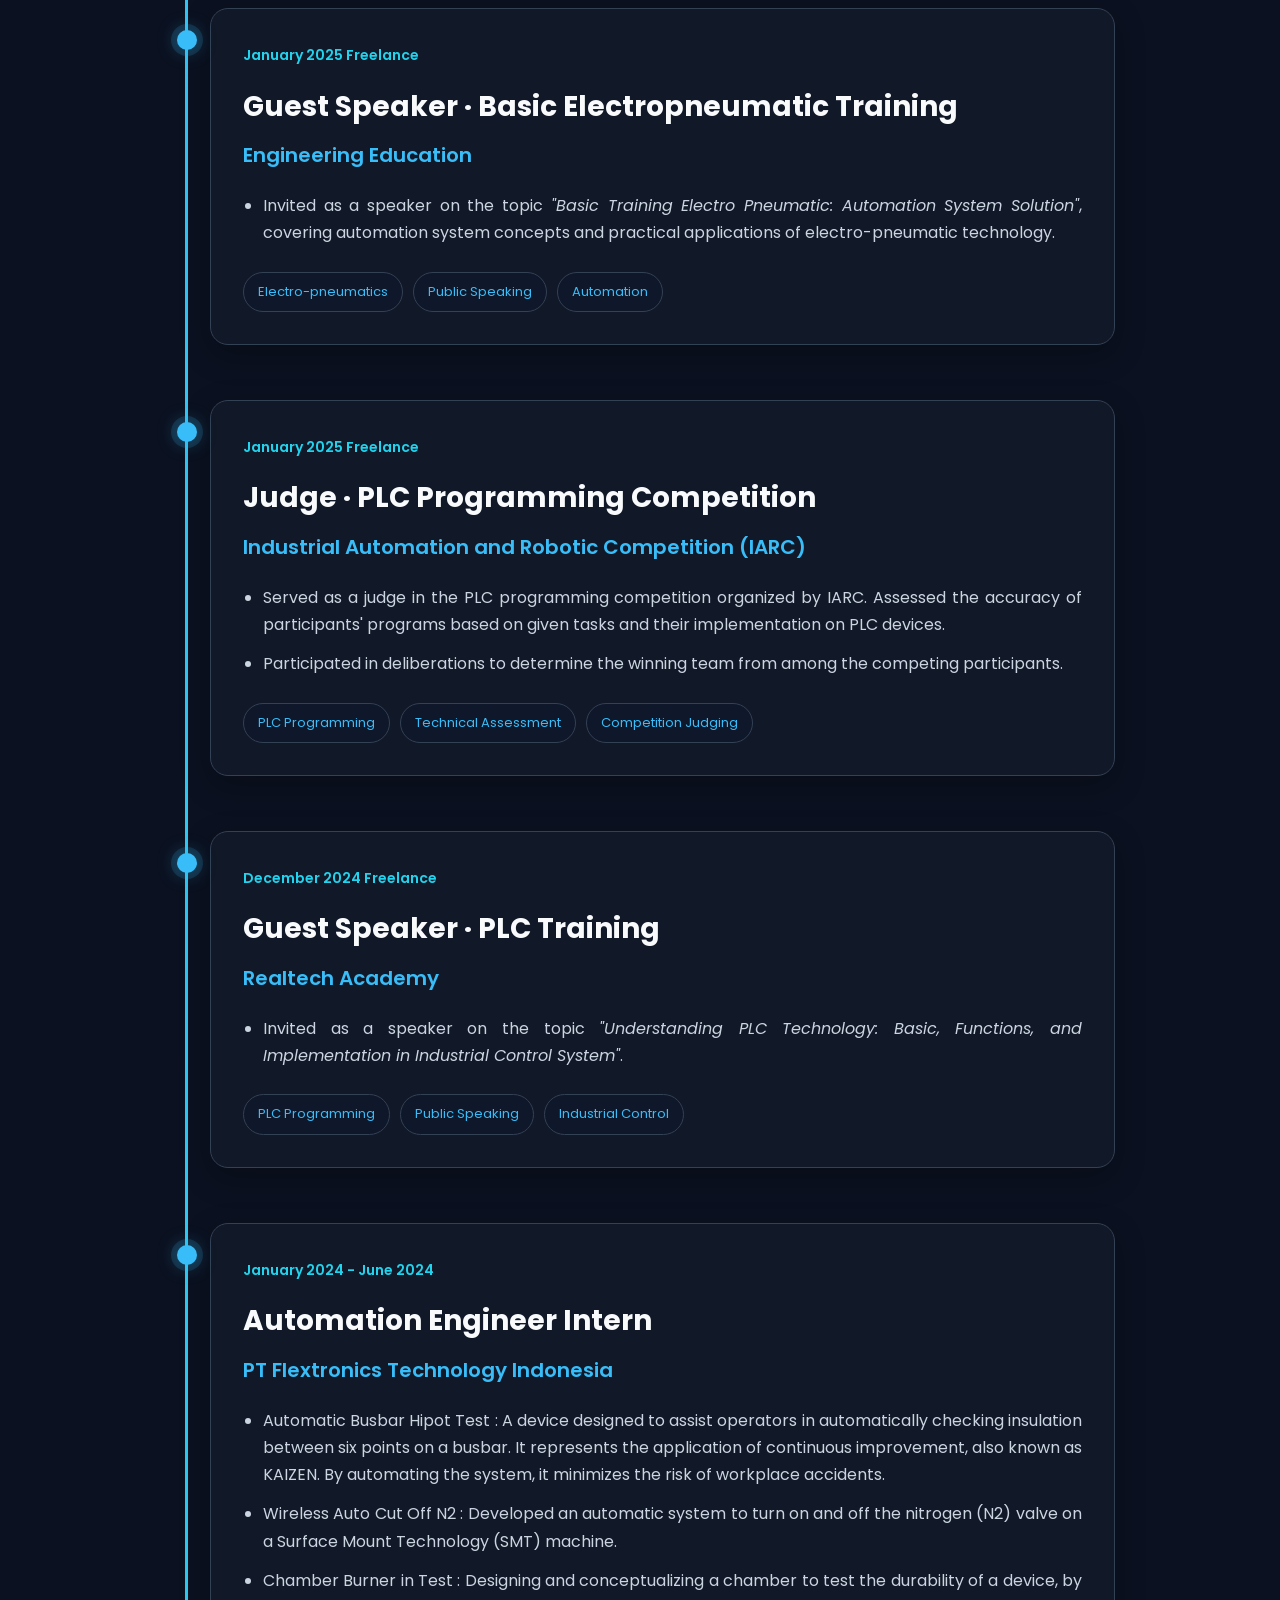
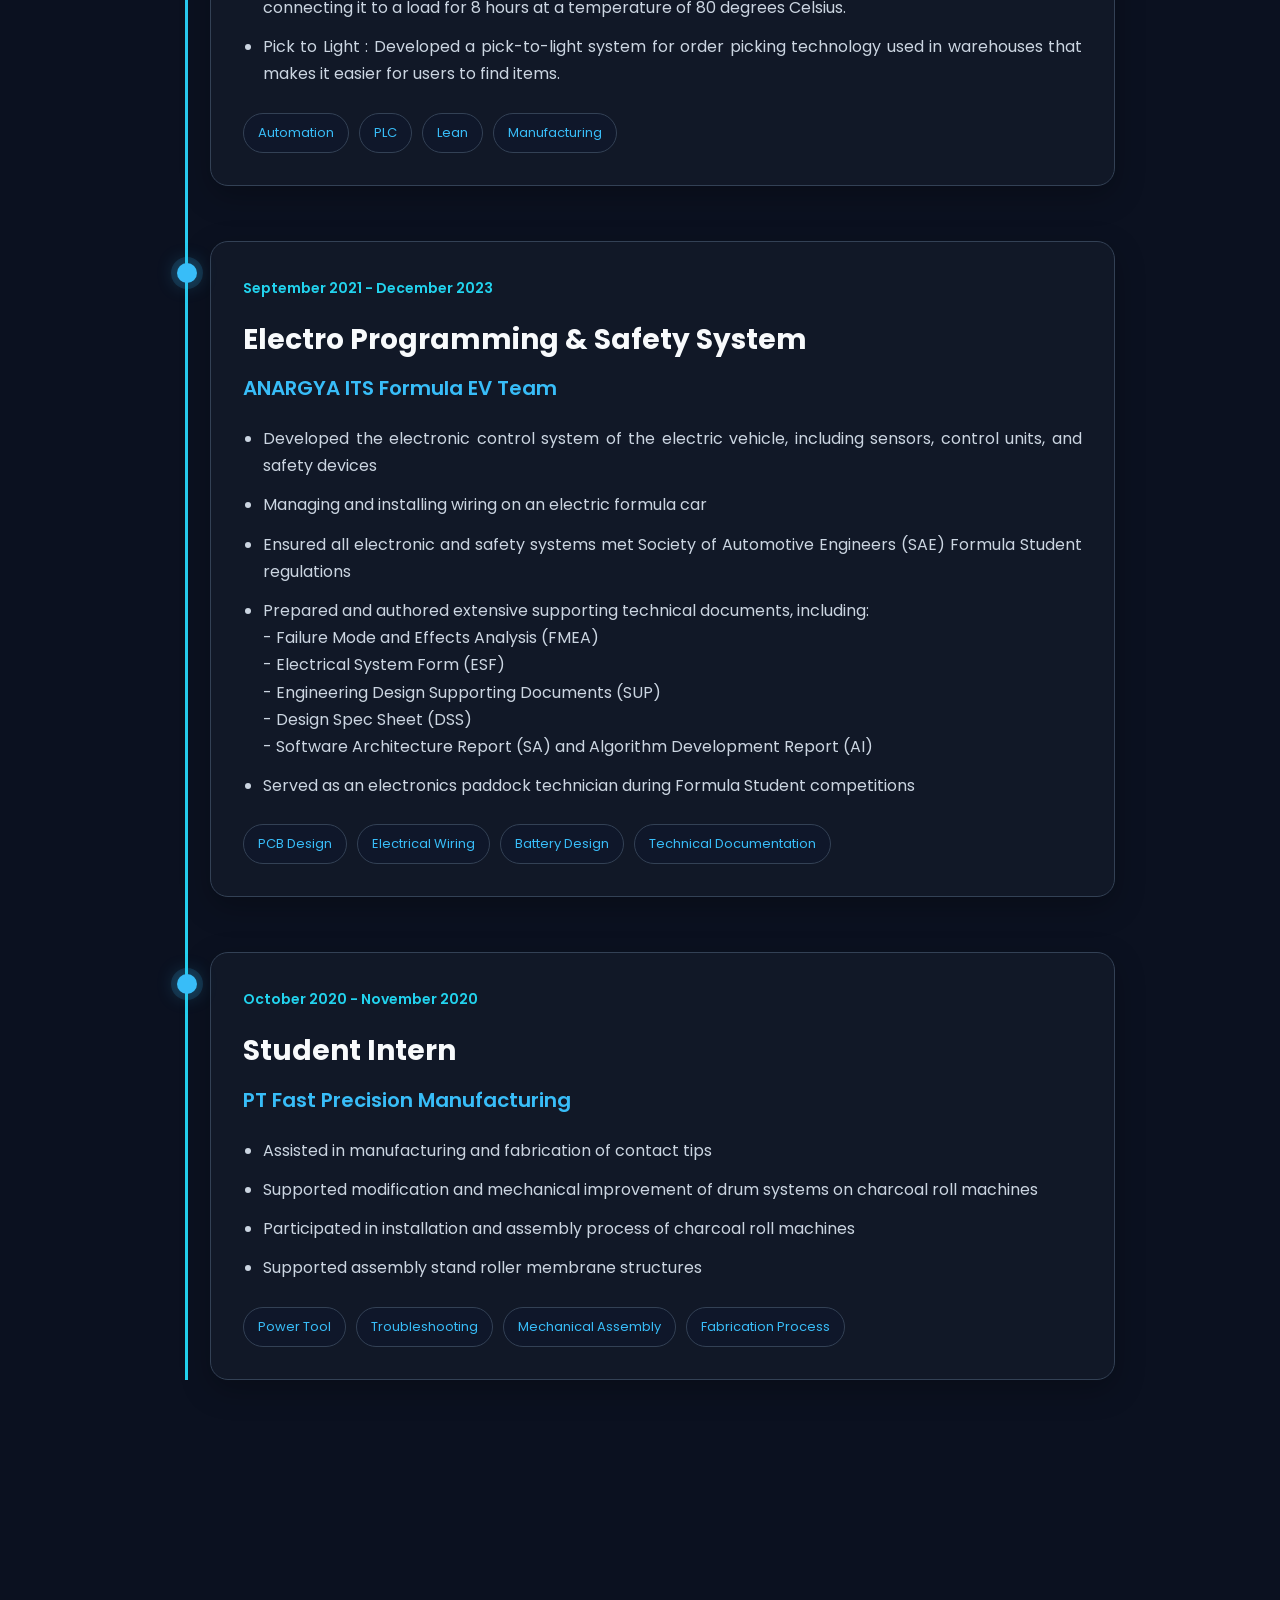
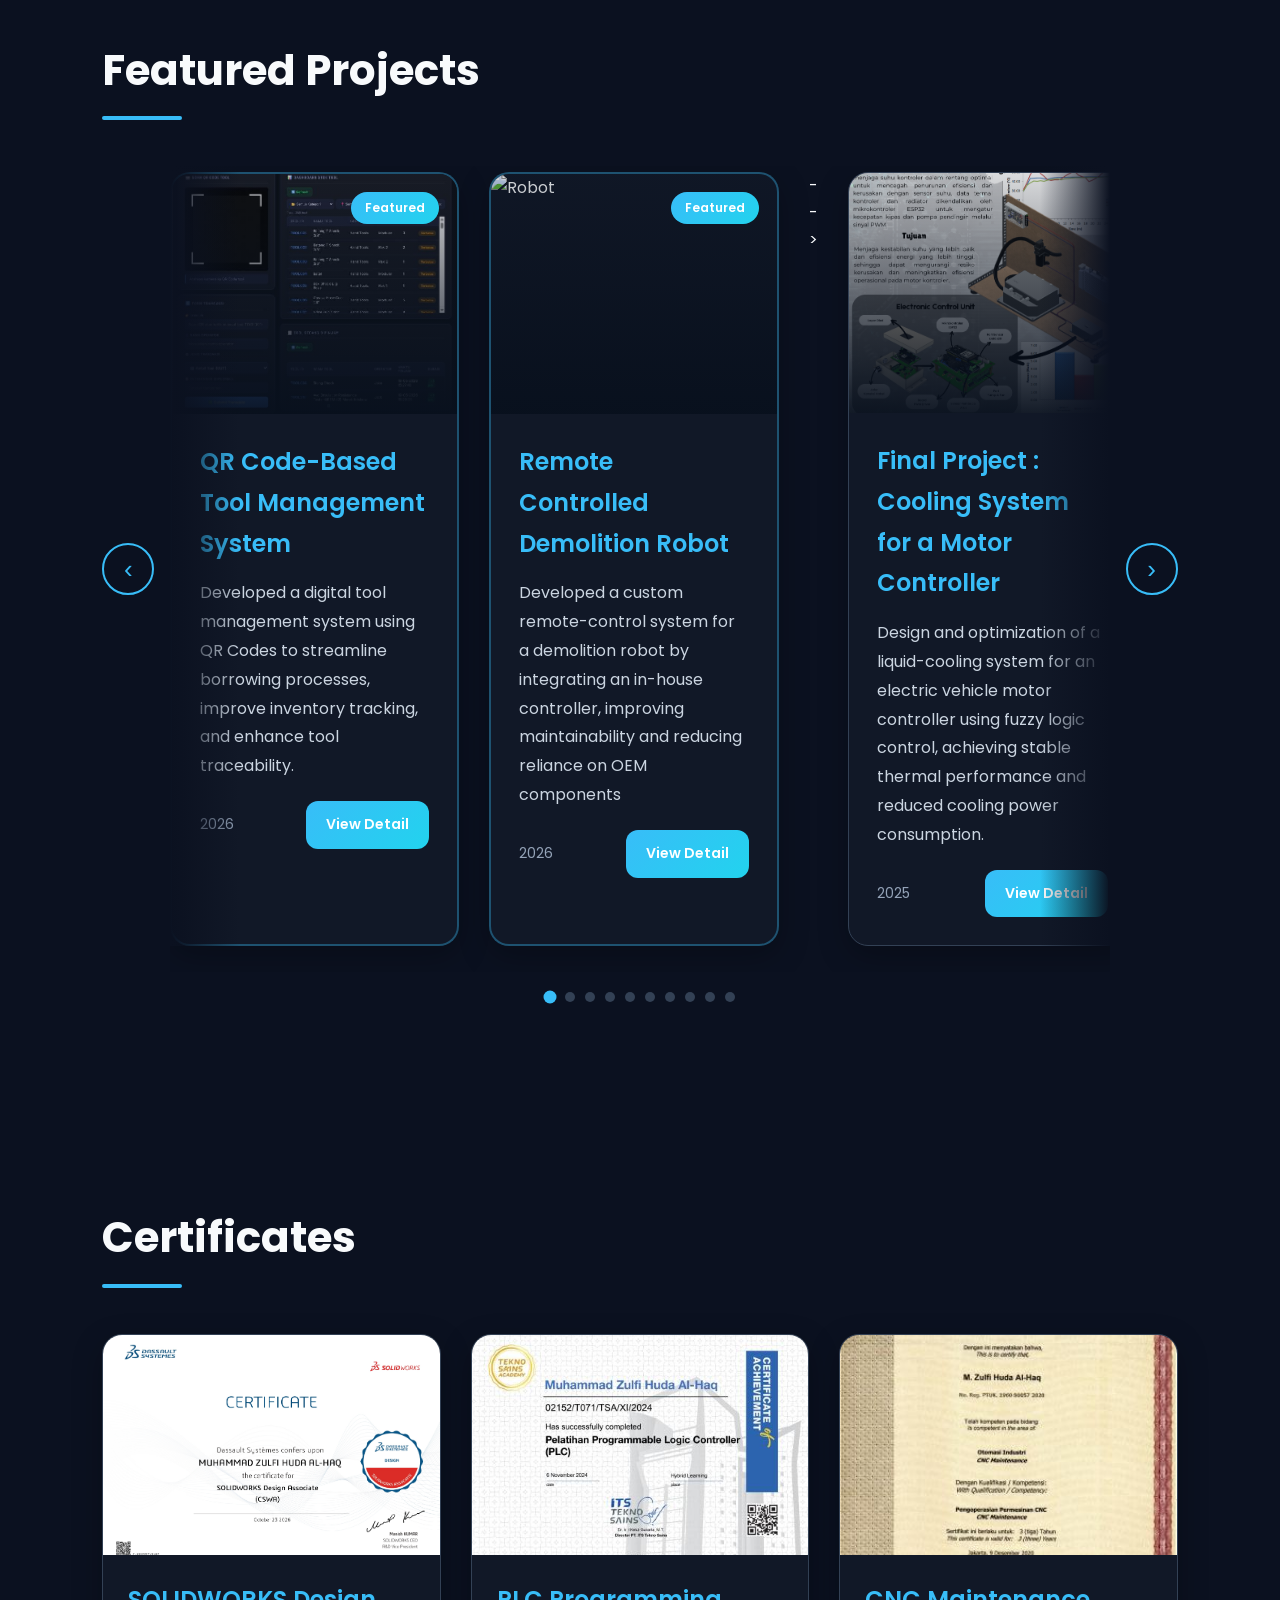
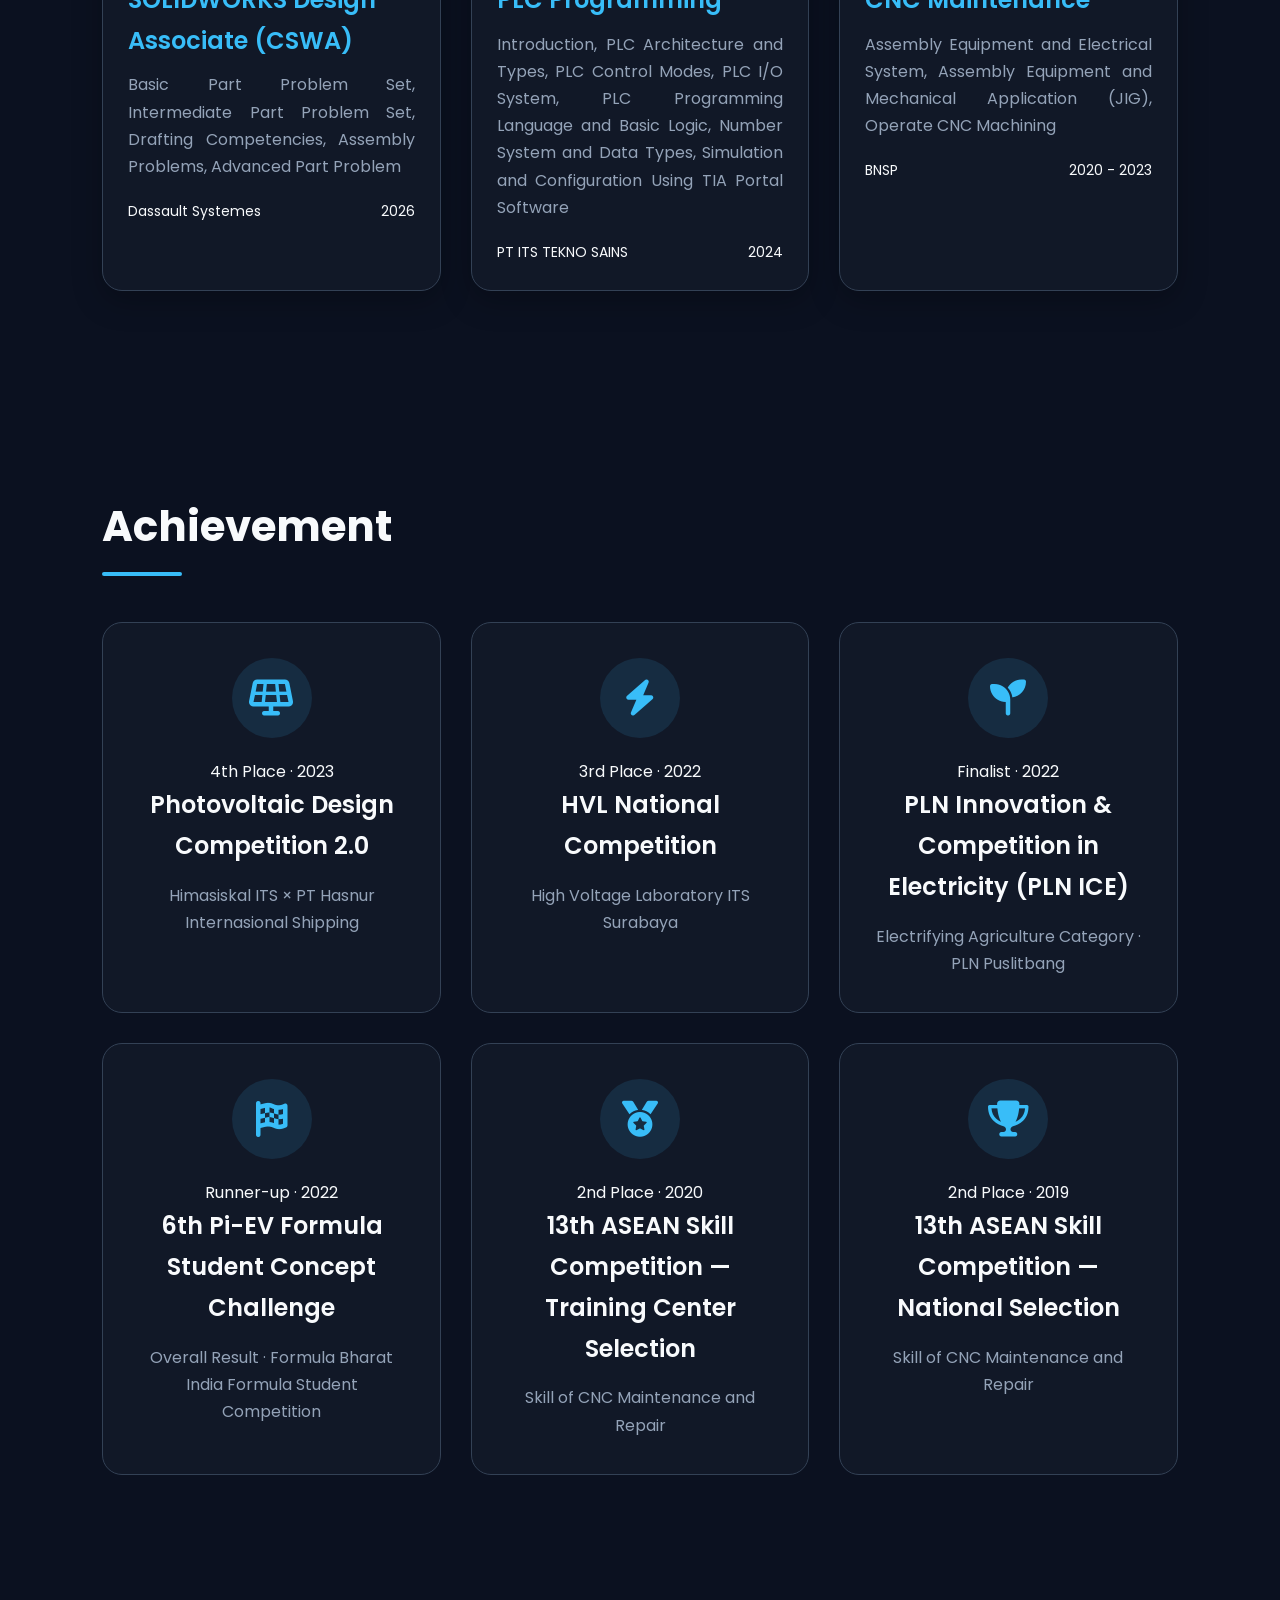
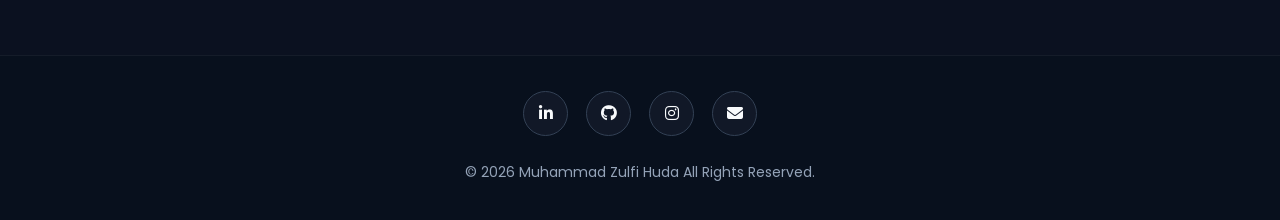
==== commit 853284a8: "Add files via upload" ====
--- a/index.html
+++ b/index.html
@@ -9,10 +9,12 @@
           content="width=device-width, initial-scale=1.0">
 
     <title>Muhammad Zulfi Huda | Automation Engineer</title>
+    
+    <link rel="icon" type="image/png" href="assets/logo.PNG">
 
     <!-- CSS -->
 
-    <link rel="stylesheet" href="css/style.css">
+    <link rel="stylesheet" href="css/style.css?v=9">
 
     <!-- Google Font -->
 
@@ -63,18 +65,15 @@
 
     <!-- ==== HERO === -->
 
-    <section
-        id="home"
-        class="hero">
-        
+    <section id="home" class="hero">
         <div class="container">
             <div class="hero">
             
                 <!-- LEFT -->
 
                 <div class="hero-left">
-                    <small>WELCOME TO MY PORTFOLIO</small>
-                    <h1>Muhammad Zulfi<br>Huda Al-haq</h1>
+                    <!--<small>WELCOME TO MY PORTFOLIO</small>-->
+                    <h1>Muhammad Zulfi Huda Al-haq</h1>
                     <h2>Automation Engineer</h2>
                     <p>
                         Automation Engineering graduate with experience in
@@ -117,7 +116,7 @@
                             <i class="fab fa-github"></i>
                         </a>
                         
-                        <a href="mailto:hudaa.alhaq@gmail.com">
+                        <a href="mailto:hudaa.alhaq@gmail.com" title="mailto">
                             <i class="fa-solid fa-envelope"></i>
                         </a>
                         
@@ -129,7 +128,7 @@
 
                     <!-- STATISTICS -->
                     
-                    <div class="hero-stats">
+                    <!-- <div class="hero-stats">
                         <div class="stat-box">
                             <h3>
                                 <span
@@ -177,14 +176,14 @@
                             </h3>
                             <p>Industrial Skills</p>
                         </div>
-                    </div>
+                    </div> -->
                 </div>
 
                 <!-- RIGHT -->
 
                 <div class="hero-right">
                     <img
-                    src="assets/profile.jpg"
+                    src="assets/profile.JPG"
                     alt="Muhammad Zulfi Huda Al-haq">
                 </div>
             </div>
@@ -279,108 +278,69 @@
                 STATISTICS
             ======================================================= -->
 
-            <div class="statistics">
-
+            <!-- <div class="statistics">
                 <div class="stat-card">
-
                     <h2>
-
                         <span
                             class="counter"
                             data-target="15">
-
                             0
-
                         </span>
-
                         +
-
                     </h2>
 
                     <p>
-
                         Engineering Projects
-
                     </p>
-
                 </div>
 
                 <div class="stat-card">
-
                     <h2>
-
                         <span
                             class="counter"
                             data-target="4">
-
                             0
-
                         </span>
-
                         +
-
                     </h2>
 
                     <p>
-
                         Years of Experience
-
                     </p>
-
                 </div>
 
                 <div class="stat-card">
-
                     <h2>
-
                         <span
                             class="counter"
                             data-target="12">
-
                             0
-
                         </span>
-
                         +
-
                     </h2>
 
                     <p>
-
                         Professional Certificates
-
                     </p>
 
                 </div>
 
                 <div class="stat-card">
-
                     <h2>
-
                         <span
                             class="counter"
                             data-target="8">
-
                             0
-
                         </span>
-
                         +
-
                     </h2>
 
                     <p>
-
                         Technical Competencies
-
                     </p>
-
-                </div>
-
-            </div>
-
+                </div>
+            </div> -->
         </div>
-
     </section>
 
 <!-- ==========================================================
@@ -781,6 +741,8 @@
         <div class="carousel-wrapper">
             <button class="carousel-btn prev-btn" id="prevBtn">&#8249;</button>
             <div class="carousel-track-container">
+                <div class="carousel-fade fade-left"></div>
+                <div class="carousel-fade fade-right"></div>
                 <div class="carousel-track" id="carouselTrack">
 
                     <!-- ===QR Code-Based Tool Management System=== -->
@@ -789,7 +751,7 @@
 
                         <div class="project-image">
 
-                            <img src="assets/projects/qr.jpg"
+                            <img src="assets/projects/qr.JPG"
                                 alt="Tool Management">
 
                         </div>
@@ -804,10 +766,10 @@
 
                             <p>
 
-                                Development and optimization of industrial furnace
-                                automation systems including PLC programming,
-                                burner control, HMI configuration,
-                                and electrical panel design.
+                                Developed a digital tool management
+                                system using QR Codes to streamline
+                                borrowing processes, improve inventory
+                                tracking, and enhance tool traceability.
 
                             </p>
 
@@ -839,27 +801,22 @@
                     <!-- ===Remote Controlled Demolition Robot=== -->
 
                     <div class="project-card project-feature">
-
                         <div class="project-image">
-
                             <img src="assets/projects/robot.jpg"
                                 alt="Robot">
-
                         </div>
 
                         <div class="project-content">
-
                             <h3>
-
                                 Remote Controlled Demolition Robot
-
                             </h3>
 
                             <p>
-
-                                Electrical integration, hydraulic inspection,
-                                remote controller implementation,
-                                and preventive maintenance system.
+                                Developed a custom remote-control
+                                system for a demolition robot by
+                                integrating an in-house controller,
+                                improving maintainability and reducing
+                                reliance on OEM components
 
                             </p>
 
@@ -889,11 +846,64 @@
 
                     <!-- ===Industrial Furnace Automation=== -->
 
+                    <!--<div class="project-card">-->
+
+                    <!--    <div class="project-image">-->
+
+                    <!--        <img src="assets/projects/furnace.jpg"-->
+                    <!--            alt="Industrial Furnace">-->
+
+                    <!--    </div>-->
+
+                    <!--    <div class="project-content">-->
+
+                    <!--        <h3>-->
+
+                    <!--            Industrial Furnace Automation-->
+
+                    <!--        </h3>-->
+
+                    <!--        <p>-->
+
+                    <!--            Development and optimization of industrial furnace-->
+                    <!--            automation systems including PLC programming,-->
+                    <!--            burner control, HMI configuration,-->
+                    <!--            and electrical panel design.-->
+
+                    <!--        </p>-->
+
+                            <!-- <div class="project-tags">
+
+                    <!--            <span>PLC</span>-->
+                    <!--            <span>HMI</span>-->
+                    <!--            <span>Electrical</span>-->
+                    <!--            <span>Automation</span>-->
+
+                    <!--        </div> -->-->
+
+                    <!--        <div class="project-footer">-->
+
+                    <!--            <span class="project-year">-->
+
+                    <!--                2026-->
+
+                    <!--            </span>-->
+
+                    <!--            <a href="project-furnace.html" class="project-button">-->
+                    <!--                View Detail-->
+                    <!--            </a>-->
+
+                    <!--        </div>-->
+                    <!--    </div>-->
+                    <!--</div>-->
+
+                    <!-- ===Cooling System for a Motor Controller=== -->
+
                     <div class="project-card">
 
                         <div class="project-image">
 
-                            <img src="assets/projects/furnace.jpg"
+                            <img src="assets/projects/thesis.png"
                                 alt="Industrial Furnace">
 
                         </div>
@@ -902,16 +912,15 @@
 
                             <h3>
 
-                                Industrial Furnace Automation
+                                Final Project : Cooling System for a Motor Controller
 
                             </h3>
 
                             <p>
 
-                                Development and optimization of industrial furnace
-                                automation systems including PLC programming,
-                                burner control, HMI configuration,
-                                and electrical panel design.
+                               Design and optimization of a liquid-cooling system for 
+                               an electric vehicle motor controller using fuzzy logic control, 
+                               achieving stable thermal performance and reduced cooling power consumption. 
 
                             </p>
 
@@ -928,59 +937,6 @@
 
                                 <span class="project-year">
 
-                                    2026
-
-                                </span>
-
-                                <a href="project-furnace.html" class="project-button">
-                                    View Detail
-                                </a>
-
-                            </div>
-                        </div>
-                    </div>
-
-                    <!-- ===Cooling System for a Motor Controller=== -->
-
-                    <div class="project-card">
-
-                        <div class="project-image">
-
-                            <img src="assets/projects/thesis.png"
-                                alt="Industrial Furnace">
-
-                        </div>
-
-                        <div class="project-content">
-
-                            <h3>
-
-                                Final Project : Cooling System for a Motor Controller
-
-                            </h3>
-
-                            <p>
-
-                                Development and optimization of industrial furnace
-                                automation systems including PLC programming,
-                                burner control, HMI configuration,
-                                and electrical panel design.
-
-                            </p>
-
-                            <!-- <div class="project-tags">
-
-                                <span>PLC</span>
-                                <span>HMI</span>
-                                <span>Electrical</span>
-                                <span>Automation</span>
-
-                            </div> -->
-
-                            <div class="project-footer">
-
-                                <span class="project-year">
-
                                     2025
 
                                 </span>
@@ -1116,9 +1072,10 @@
 
                             <p>
 
-                                ...........................................
-                                ...........................................
-                                ...........................................
+                                Designed and developed a chamber burner
+                                for durability testing by connecting devices
+                                to a load and operating them continuously
+                                for 8 hours at 80°C.
 
                             </p>
 
@@ -1147,64 +1104,64 @@
 
                     <!-- ===Pick to Light=== -->
 
-                    <div class="project-card">
-
-                        <div class="project-image">
-
-                            <img src="assets/projects/picktolight.jpg"
-                                alt="Pick To Light">
-
-                        </div>
-
-                        <div class="project-content">
-
-                            <h3>
-
-                                Pick To Light System
-
-                            </h3>
-
-                            <p>
-
-                                Smart pick-to-light system
-                                for manufacturing process
-                                to reduce picking errors
-                                and increase productivity.
-
-                            </p>
+                    <!--<div class="project-card">-->
+
+                    <!--    <div class="project-image">-->
+
+                    <!--        <img src="assets/projects/picktolight.jpg"-->
+                    <!--            alt="Pick To Light">-->
+
+                    <!--    </div>-->
+
+                    <!--    <div class="project-content">-->
+
+                    <!--        <h3>-->
+
+                    <!--            Pick To Light System-->
+
+                    <!--        </h3>-->
+
+                    <!--        <p>-->
+
+                    <!--            Smart pick-to-light system-->
+                    <!--            for manufacturing process-->
+                    <!--            to reduce picking errors-->
+                    <!--            and increase productivity.-->
+
+                    <!--        </p>-->
 
                             <!-- <div class="project-tags">
 
-                                <span>Lean</span>
-                                <span>Automation</span>
-                                <span>Manufacturing</span>
-
-                            </div> -->
-
-                            <div class="project-footer">
-
-                                <span class="project-year">
-
-                                    2024
-
-                                </span>
-
-                                <a href="project-pick_to_light.html" class="project-button">
-                                    View Detail
-                                </a>
-
-                            </div>
-
-                        </div>
-
-                    </div>
+                    <!--            <span>Lean</span>-->
+                    <!--            <span>Automation</span>-->
+                    <!--            <span>Manufacturing</span>-->
+
+                    <!--        </div> -->-->
+
+                    <!--        <div class="project-footer">-->
+
+                    <!--            <span class="project-year">-->
+
+                    <!--                2024-->
+
+                    <!--            </span>-->
+
+                    <!--            <a href="project-pick_to_light.html" class="project-button">-->
+                    <!--                View Detail-->
+                    <!--            </a>-->
+
+                    <!--        </div>-->
+
+                    <!--    </div>-->
+
+                    <!--</div>-->
 
                     <!-- ===Oil Navigation Ship for PT Pertamina Trans Kontinetal=== -->
 
                     <div class="project-card">
                         <div class="project-image">
         
-                            <img src="assets/projects/oilnav.JPG"
+                            <img src="assets/projects/oilnav.jpg"
                                 alt="Oil Navigation Ship">
 
                         </div>
@@ -1213,7 +1170,7 @@
 
                             <h3>
 
-                                Oil Navigation Ship for PT Pertamina Trans Kontinetal
+                                Oil Navigation
 
                             </h3>
 
@@ -1305,7 +1262,7 @@
                     <div class="project-card">
                         <div class="project-image">
         
-                            <img src="assets/projects/oil boom.png"
+                            <img src="assets/projects/oil boom.PNG"
                                 alt="Oil Boom Ship">
 
                         </div>
@@ -1314,7 +1271,7 @@
 
                             <h3>
 
-                                Oil Boom Ship PT Pertamina Trans Kontinetntal
+                                Oil Boom
 
                             </h3>
 
@@ -1370,11 +1327,10 @@
 
                             <p>
 
-                                Electrical wiring,
-                                PCB development,
-                                safety system,
-                                and FMEA documentation
-                                for Formula Student Electric Vehicle.
+                                Developed a PLC-controlled parcel sorting prototype 
+                                that combines ESP32-CAM QR-code identification, 
+                                conveyor automation, and pneumatic actuation for 
+                                automated destination-based routing.
 
                             </p>
 
@@ -1498,14 +1454,50 @@
                 </div>
 
             </div> -->
+            
+             <div class="certificate-card">
+                <div class="certificate-image">
+                    <a href="https://drive.google.com/file/d/1U3gQSpIOIoh8ckV6xP4sxEtQts6IKomr/view?usp=drive_link" target="_blank" rel="noopener" class="cert-link">
+                        <img src="assets/certificate/CSWA.jpg">
+                        <div class="cert-overlay">
+                            <span>Lihat Sertifikat</span>
+                        </div>
+                    </a>
+                </div>
+
+                <div class="certificate-content">
+                    <h3>
+                        SOLIDWORKS Design Associate (CSWA)
+                    </h3>
+
+                    <p>
+
+                        Basic Part Problem Set,
+                        Intermediate Part Problem Set,
+                        Drafting Competencies,
+                        Assembly Problems,
+                        Advanced Part Problem
+
+                    </p>
+
+                    <div class="certificate-provider">
+
+                        <span>Dassault Systemes</span>
+
+                        <span>2026</span>
+
+                    </div>
+
+                </div>
+
+            </div>
 
             <div class="certificate-card">
-
                 <div class="certificate-image">
                     <a href="https://drive.google.com/file/d/1-z57kOeWH-q6KeydvqH5oyLYMx_N0fOo/view" target="_blank" rel="noopener" class="cert-link">
                         <img src="assets/certificate/plc.jpg">
                         <div class="cert-overlay">
-                            <span>🔗 Lihat Sertifikat</span>
+                            <span>Lihat Sertifikat</span>
                         </div>
                     </a>
                 </div>
@@ -1539,7 +1531,7 @@
                     <a href="https://drive.google.com/file/d/1zsVzMunkKKk5eza2DRV5AIj9RAIXNjRV/view" target="_blank" rel="noopener" class="cert-link">
                         <img src="assets/certificate/CNC Maintenance.jpg">
                         <div class="cert-overlay">
-                            <span>🔗 Lihat Sertifikat</span>
+                            <span>Lihat Sertifikat</span>
                         </div>
                     </a>
                 </div>
@@ -1706,13 +1698,21 @@
 
     <div class="footer-social">
 
-        <a href="#"><i class="fab fa-linkedin-in"></i></a>
-
-        <a href="#"><i class="fab fa-github"></i></a>
-
-        <a href="#"><i class="fab fa-instagram"></i></a>
-
-        <a href="#"><i class="fa-solid fa-envelope"></i></a>
+        <a href="https://linkedin.com/in/zulfi-huda"target="_blank">
+            <i class="fab fa-linkedin-in"></i>
+        </a>
+
+        <a href="https://github.com/hudaalhaq"target="_blank">
+            <i class="fab fa-github"></i>
+        </a>
+
+        <a href="https://www.instagram.com/hudaa_alhaq?igsh=MXFhZTE1dW55bW5hYQ=="target="_blank">
+            <i class="fab fa-instagram"></i>
+        </a>
+
+        <a href="mailto:hudaa.alhaq@gmail.com" title="mailto">
+            <i class="fa-solid fa-envelope"></i>
+        </a>
 
     </div>
 
@@ -1774,7 +1774,7 @@
      JAVASCRIPT
 ========================================================== -->
 
-<script src="js/script.js"></script>
+<script src="js/script.js?v=9"></script>
 
 </body>
 
--- a/css/style.css
+++ b/css/style.css
@@ -528,6 +528,19 @@
    HERO
 ========================================================== */
 
+#home{
+
+    padding-left:0;
+    padding-right:0;
+
+}
+
+#home .container{
+
+    padding:0 8%;
+
+}
+
 .hero{
 
     min-height:100vh;
@@ -538,6 +551,17 @@
     padding-top:60px;
     position:relative;
 
+}
+
+.hero{
+    max-width:1200px;
+    margin:0 auto;
+    min-height:100vh;
+    display:flex;
+    justify-content:space-between;
+    align-items:flex-start;
+    gap:80px;   /* jangan 500px */
+    padding-top:60px;
 }
 
 /* Background Glow */
@@ -1117,35 +1141,6 @@
 
 }
 
-.exp-type-badge{
-
-    position:absolute;
-    top:35px;
-    right:20px;
-    background:rgba(168,85,247,.12);
-    color:#c084fc;
-    font-size:11px;
-    font-weight:700;
-    padding:2px 10px;
-    border-radius:20px;
-    border:1px solid rgba(168,85,247,.25);
-    letter-spacing:.4px;
-    text-transform:uppercase;
-
-}
-
-.timeline-freelance .timeline-dot{
-
-    border-color:#c084fc;
-
-}
-
-.timeline-freelance .timeline-content{
-
-    border-left:2px solid rgba(168,85,247,.2);
-
-}
-
 .timeline-content h2{
 
     font-size:28px;
@@ -1210,77 +1205,6 @@
 }
 
 /* ==========================================================
-   RESPONSIVE
-========================================================== */
-
-@media(max-width:992px){
-    .about-wrapper{
-     
-        grid-template-columns:1fr;
-    
-    }
-
-    .statistics{
-        
-        grid-template-columns:repeat(2,1fr);
-    
-    }
-    
-    .timeline{
-        
-        padding-left:25px;
-    
-    }
-    
-    .timeline::before{
-        
-        left:10px;
-    
-    }
-
-.timeline-dot{
-
-left:-18px;
-
-}
-
-}
-
-@media(max-width:768px){
-
-.statistics{
-
-grid-template-columns:1fr;
-
-}
-
-.about-info{
-
-grid-template-columns:1fr;
-
-}
-
-.timeline-content{
-
-padding:25px;
-
-}
-
-.timeline-content h2{
-
-font-size:23px;
-
-}
-
-.timeline-content h3{
-
-font-size:18px;
-
-}
-
-}
-
-/* ==========================================================
    PROJECT SECTION
 ========================================================== */
 
@@ -1290,83 +1214,451 @@
 
 }
 
+.project-grid{
+
+    display:grid;
+
+    grid-template-columns:repeat(auto-fit,minmax(340px,1fr));
+
+    gap:35px;
+
+}
+
+/* ==========================================================
+   PROJECT CARD
+========================================================== */
+
+.project-card{
+
+    position:relative;
+
+    overflow:hidden;
+
+    border-radius:20px;
+
+    background:var(--card);
+
+    border:1px solid var(--border);
+
+    transition:.4s;
+
+    box-shadow:var(--shadow);
+
+}
+
+.project-card:hover{
+
+    transform:translateY(-10px);
+
+    border-color:var(--primary);
+
+    box-shadow:var(--shadow-hover);
+
+}
+
+/* ==========================================================
+   PROJECT IMAGE
+========================================================== */
+
+.project-image{
+
+    position:relative;
+
+    width:100%;
+
+    height:240px;
+
+    overflow:hidden;
+
+}
+
+.project-image img{
+
+    width:100%;
+
+    height:100%;
+
+    object-fit:cover;
+
+    transition:.5s;
+
+}
+
+.project-card:hover .project-image img{
+
+    transform:scale(1.08);
+
+}
+
+/* ==========================================================
+   IMAGE OVERLAY
+========================================================== */
+
+.project-image::after{
+
+    content:"";
+
+    position:absolute;
+
+    inset:0;
+
+    background:linear-gradient(
+
+        to top,
+
+        rgba(8,16,29,.95),
+
+        rgba(8,16,29,.15)
+
+    );
+
+}
+
+/* ==========================================================
+   PROJECT CONTENT
+========================================================== */
+
+.project-content{
+
+    padding:28px;
+
+}
+
+.project-content h3{
+
+    color:var(--primary);
+
+    margin-bottom:15px;
+
+    font-size:24px;
+
+}
+
+.project-content p{
+
+    color:var(--text-gray);
+
+    margin-bottom:20px;
+
+    line-height:1.8;
+
+}
+
+/* ==========================================================
+   PROJECT TAG
+========================================================== */
+
+.project-tags{
+
+    display:flex;
+
+    flex-wrap:wrap;
+
+    gap:10px;
+
+    margin-bottom:25px;
+
+}
+
+.project-tags span{
+
+    padding:8px 14px;
+
+    background:#0f172a;
+
+    border:1px solid var(--border);
+
+    border-radius:50px;
+
+    font-size:13px;
+
+    color:var(--primary);
+
+    transition:.3s;
+
+}
+
+.project-tags span:hover{
+
+    background:var(--primary);
+
+    color:#08101d;
+
+}
+
+/* ==========================================================
+   PROJECT FOOTER
+========================================================== */
+
+.project-footer{
+
+    display:flex;
+
+    justify-content:space-between;
+
+    align-items:center;
+
+}
+
+.project-year{
+
+    color:var(--text-light);
+
+    font-size:14px;
+
+}
+
+.project-button{
+
+    display:inline-flex;
+
+    align-items:center;
+
+    justify-content:center;
+
+    padding:12px 20px;
+
+    background:linear-gradient(
+
+        135deg,
+
+        var(--primary),
+
+        var(--secondary)
+
+    );
+
+    color:white;
+
+    border-radius:12px;
+
+    font-size:14px;
+
+    font-weight:600;
+
+    transition:.35s;
+
+}
+
+.project-button:hover{
+
+    transform:translateY(-4px);
+
+}
+
+/* ==========================================================
+   FEATURED PROJECT
+========================================================== */
+
+.project-feature{
+
+    border:2px solid rgba(56,189,248,.35);
+
+}
+
+.project-feature::before{
+
+    content:"Featured";
+
+    position:absolute;
+
+    top:18px;
+
+    right:18px;
+
+    padding:6px 14px;
+
+    background:linear-gradient(
+
+        135deg,
+
+        var(--primary),
+
+        var(--secondary)
+
+    );
+
+    color:white;
+
+    font-size:12px;
+
+    font-weight:600;
+
+    border-radius:50px;
+
+    z-index:10;
+
+}
+
+/* ==========================================================
+   PROJECT HOVER LINE
+========================================================== */
+
+.project-card::after{
+
+    content:"";
+
+    position:absolute;
+
+    bottom:0;
+
+    left:0;
+
+    width:0;
+
+    height:4px;
+
+    background:linear-gradient(
+
+        to right,
+
+        var(--primary),
+
+        var(--secondary)
+
+    );
+
+    transition:.4s;
+
+}
+
+.project-card:hover::after{
+
+    width:100%;
+
+}
+
+/* ==========================================================
+   FEATURED PROJECTS CAROUSEL
+========================================================== */
+
 .carousel-wrapper{
 
+    position:relative;
     display:flex;
     align-items:center;
-    gap:16px;
+    gap:18px;
+
+}
+
+.carousel-track-container{
+
+    flex:1;
+    overflow:hidden;
     position:relative;
 
 }
 
-.carousel-track-container{
-
-    overflow:hidden;
-    width:100%;
-    padding-top:16px;
-    margin-top:-16px;
-    -webkit-mask-image:linear-gradient(
+.carousel-fade{
+
+    position:absolute;
+    top:0;
+    bottom:26px;
+    width:70px;
+    z-index:3;
+    pointer-events:none;
+    opacity:1;
+    transition:opacity .3s ease;
+
+}
+
+.fade-left{
+
+    left:0;
+    background:linear-gradient(
         to right,
-        transparent 0%,
-        black 8%,
-        black 92%,
-        transparent 100%
+        var(--bg),
+        transparent
     );
-    mask-image:linear-gradient(
-        to right,
-        transparent 0%,
-        black 8%,
-        black 92%,
-        transparent 100%
+
+}
+
+.fade-right{
+
+    right:0;
+    background:linear-gradient(
+        to left,
+        var(--bg),
+        transparent
     );
+
+}
+
+.carousel-wrapper.at-start .fade-left{
+
+    opacity:0;
+
+}
+
+.carousel-wrapper.at-end .fade-right{
+
+    opacity:0;
+
 }
 
 .carousel-track{
 
     display:flex;
     gap:30px;
-    transition:transform 0.45s cubic-bezier(.4,0,.2,1);
-    will-change:transform;
+    overflow-x:auto;
+    scroll-snap-type:x mandatory;
+    scroll-behavior:smooth;
+    padding:6px 6px 26px;
+    -ms-overflow-style:none;
+    scrollbar-width:none;
+
+}
+
+.carousel-track::-webkit-scrollbar{
+
+    display:none;
 
 }
 
 .carousel-track .project-card{
 
-    flex:0 0 calc((100% - 60px) / 3);
-    min-width:0;
+    flex:0 0 auto;
+    width:360px;
+    scroll-snap-align:start;
 
 }
 
 .carousel-btn{
 
-    flex-shrink:0;
-    width:46px;
-    height:46px;
+    flex:0 0 auto;
+    width:52px;
+    height:52px;
     border-radius:50%;
-    border:2px solid var(--primary);
-    background:transparent;
-    color:var(--primary);
-    font-size:28px;
+    border:1px solid var(--border);
+    background:var(--card);
+    color:var(--text);
+    font-size:26px;
     line-height:1;
     cursor:pointer;
-    transition:.3s;
     display:flex;
     align-items:center;
     justify-content:center;
+    transition:.3s;
+
+}
+
+.carousel-btn:disabled{
+
+    opacity:.3;
+    cursor:not-allowed;
+    transform:none;
+    background:var(--card);
+    border-color:var(--border);
+    color:var(--text);
 
 }
 
 .carousel-btn:hover{
 
     background:var(--primary);
-    color:#fff;
-
-}
-
-.carousel-btn:disabled{
-
-    opacity:0.3;
-    cursor:not-allowed;
+    border-color:var(--primary);
+    color:#08101d;
+    transform:translateY(-4px);
 
 }
 
@@ -1374,15 +1666,15 @@
 
     display:flex;
     justify-content:center;
-    gap:8px;
-    margin-top:30px;
-
-}
-
-.carousel-dots .dot{
-
-    width:10px;
-    height:10px;
+    gap:10px;
+    margin-top:20px;
+
+}
+
+.carousel-dots span{
+
+    width:9px;
+    height:9px;
     border-radius:50%;
     background:var(--border);
     cursor:pointer;
@@ -1390,307 +1682,11 @@
 
 }
 
-.carousel-dots .dot.active{
+.carousel-dots span.active{
 
     background:var(--primary);
-    transform:scale(1.3);
-
-}
-
-/* ==========================================================
-   PROJECT CARD
-========================================================== */
-
-.project-card{
-
-    position:relative;
-    overflow:hidden;
-    border-radius:20px;
-    background:var(--card);
-    border:1px solid var(--border);
-    transition:.4s;
-    box-shadow:var(--shadow);
-
-}
-
-.project-card:hover{
-
-    transform:translateY(-10px);
-    border-color:var(--primary);
-    box-shadow:var(--shadow-hover);
-
-}
-
-/* ==========================================================
-   PROJECT IMAGE
-========================================================== */
-
-.project-image{
-
-    position:relative;
-    width:100%;
-    height:200px;
-    overflow:hidden;
-
-}
-
-.project-image img{
-
-    width:100%;
-    height:100%;
-    object-fit:cover;
-    transition:.5s;
-
-}
-
-.project-card:hover .project-image img{
-
-    transform:scale(1.08);
-
-}
-
-/* ==========================================================
-   IMAGE OVERLAY
-========================================================== */
-
-.project-image::after{
-
-    content:"";
-    position:absolute;
-    inset:0;
-    background:linear-gradient(
-        to top,
-        rgba(8,16,29,.95),
-        rgba(8,16,29,.15)
-    );
-
-}
-
-/* ==========================================================
-   PROJECT CONTENT
-========================================================== */
-
-.project-content{
-
-    padding:28px;
-
-}
-
-.project-content h3{
-
-    color:var(--primary);
-    margin-bottom:15px;
-    font-size:22px;
-
-}
-
-.project-content p{
-
-    color:var(--text-gray);
-    margin-bottom:18px;
-    line-height:1.8;
-    text-align:justify;
-
-}
-
-/* ==========================================================
-   PROJECT TAG
-========================================================== */
-
-.project-tags{
-
-    display:flex;
-
-    flex-wrap:wrap;
-
-    gap:10px;
-
-    margin-bottom:25px;
-
-}
-
-.project-tags span{
-
-    padding:8px 14px;
-
-    background:#0f172a;
-
-    border:1px solid var(--border);
-
-    border-radius:50px;
-
-    font-size:13px;
-
-    color:var(--primary);
-
-    transition:.3s;
-
-}
-
-.project-tags span:hover{
-
-    background:var(--primary);
-
-    color:#08101d;
-
-}
-
-/* ==========================================================
-   PROJECT FOOTER
-========================================================== */
-
-.project-footer{
-
-    display:flex;
-
-    justify-content:space-between;
-
-    align-items:center;
-
-}
-
-.project-year{
-
-    color:var(--text-light);
-
-    font-size:14px;
-
-}
-
-.project-button{
-
-    display:inline-flex;
-
-    align-items:center;
-
-    justify-content:center;
-
-    padding:12px 20px;
-
-    background:linear-gradient(
-
-        135deg,
-
-        var(--primary),
-
-        var(--secondary)
-
-    );
-
-    color:white;
-
-    border-radius:12px;
-
-    font-size:14px;
-
-    font-weight:600;
-
-    transition:.35s;
-
-}
-
-.project-button:hover{
-
-    transform:translateY(-4px);
-
-}
-
-/* ==========================================================
-   FEATURED PROJECT
-========================================================== */
-
-.project-feature{
-
-    border:2px solid rgba(56,189,248,.35);
-
-}
-
-.project-feature::before{
-
-    content:"Featured";
-    position:absolute;
-    top:18px;
-    right:18px;
-    padding:6px 14px;
-    background:linear-gradient(
-        135deg,
-        var(--primary),
-        var(--secondary)
-    );
-    color:white;
-    font-size:12px;
-    font-weight:600;
-    border-radius:50px;
-    z-index:10;
-
-}
-
-/* ==========================================================
-   PROJECT HOVER LINE
-========================================================== */
-
-.project-card::after{
-
-    content:"";
-    position:absolute;
-    bottom:0;
-    left:0;
-    width:0;
-    height:4px;
-    background:linear-gradient(
-        to right,
-        var(--primary),
-        var(--secondary)
-    );
-    transition:.4s;
-
-}
-
-.project-card:hover::after{
-
-    width:100%;
-
-}
-
-/* ==========================================================
-   RESPONSIVE
-========================================================== */
-
-@media(max-width:992px){
-
-.project-grid{
-
-grid-template-columns:repeat(auto-fit,minmax(300px,1fr));
-
-}
-
-}
-
-@media(max-width:768px){
-
-.project-grid{
-
-grid-template-columns:1fr;
-
-}
-
-.project-image{
-
-height:220px;
-
-}
-
-.project-content{
-
-padding:22px;
-
-}
-
-.project-content h3{
-
-font-size:21px;
-
-}
+    width:26px;
+    border-radius:6px;
 
 }
 
@@ -1852,7 +1848,9 @@
 .achievement-grid{
 
     display:grid;
+
     grid-template-columns:repeat(auto-fit,minmax(300px,1fr));
+
     gap:30px;
 
 }
@@ -1860,10 +1858,15 @@
 .achievement-card{
 
     background:var(--card);
+
     border-radius:20px;
+
     padding:35px;
+
     border:1px solid var(--border);
+
     transition:.35s;
+
     text-align:center;
 
 }
@@ -1871,6 +1874,7 @@
 .achievement-card:hover{
 
     transform:translateY(-10px);
+
     border-color:var(--primary);
 
 }
@@ -1878,48 +1882,38 @@
 .achievement-icon{
 
     width:80px;
+
     height:80px;
+
     border-radius:50%;
+
     margin:auto;
+
     margin-bottom:20px;
-    display:flex;
+
+    display:flex;
+
     justify-content:center;
+
     align-items:center;
+
     background:rgba(56,189,248,.12);
+
     color:var(--primary);
+
     font-size:36px;
 
 }
 
 .achievement-card h3{
 
-    margin-bottom:8px;
-    font-size:15px;
-    line-height:1.4;
+    margin-bottom:15px;
 
 }
 
 .achievement-card p{
 
     color:var(--text-light);
-    font-size:13.5px;
-    line-height:1.5;
-
-}
-
-.achievement-badge{
-
-    display:inline-block;
-    background:rgba(56,189,248,.1);
-    color:var(--primary);
-    font-size:11.5px;
-    font-weight:700;
-    padding:3px 10px;
-    border-radius:20px;
-    border:1px solid rgba(56,189,248,.2);
-    margin-bottom:10px;
-    letter-spacing:.4px;
-    width:fit-content;
 
 }
 
@@ -2218,156 +2212,385 @@
 
 }
 
-/* ==========================================================
-   RESPONSIVE
-========================================================== */
-
-@media(max-width:992px){
-
-.hero{
-    
-    flex-direction:column-reverse;
-    text-align:center;
-    padding-top:150px;
-
-}
-
-.hero-left{
-    
-    display:flex;
-    flex-direction:column;
-    align-items:center;
-
-}
-
-.button-group{
-    
-    justify-content:center;
-
-}
-
-.hero-social{
-
-justify-content:center;
-
-}
-
-.hero-stats{
-
-justify-content:center;
-
-}
-
-.contact-wrapper{
-
-grid-template-columns:1fr;
-
-}
-
-}
-
-@media(max-width:768px){
-
-.section-title{
-
-font-size:34px;
-
-}
-
-h1{
-
-font-size:46px;
-
-}
-
-.hero-left h2{
-
-font-size:24px;
-
-}
-
-.timeline{
-
-padding-left:20px;
-
-}
-
-.timeline::before{
-
-left:8px;
-
-}
-
-.timeline-dot{
-
-left:-20px;
-
-}
+
+/* ==========================================================
+   MOBILE NAVIGATION (rebuilt)
+========================================================== */
 
 .menu-toggle{
 
-display:flex;
-
-}
-
-nav{
-
-display:none;
-
-}
-
-nav.mobile-active{
-
-display:flex;
-
-position:absolute;
-
-top:75px;
-
-left:0;
-
-width:100%;
-
-background:var(--bg);
-
-flex-direction:column;
-
-padding:25px;
-
-border-top:1px solid var(--border);
-
-}
-
-.project-grid,
-
-.certificate-grid,
-
-.achievement-grid{
-
-grid-template-columns:1fr;
-
-}
-
-.carousel-track .project-card{
-
-    flex:0 0 100%;
-
-}
-
-.carousel-btn{
-
-    width:36px;
-
-    height:36px;
-
-    font-size:22px;
-
-}
-
-.hero-right::before{
-
-display:none;
-
-}
+    z-index:1100;
+
+}
+
+.menu-toggle i{
+
+    pointer-events:none;
+
+}
+
+@media(max-width:1024px){
+
+    header{
+        padding:16px 5%;
+    }
+
+    .menu-toggle{
+        display:flex;
+    }
+
+    nav{
+        position:fixed;
+        top:0;
+        right:0;
+        height:100vh;
+        width:min(78vw,320px);
+        margin:0;
+        padding:110px 32px 40px;
+        background:var(--bg2);
+        border-left:1px solid var(--border);
+        box-shadow:-20px 0 50px rgba(0,0,0,.45);
+        flex-direction:column;
+        align-items:flex-start;
+        gap:26px;
+        transform:translateX(100%);
+        transition:transform .4s ease;
+        z-index:1050;
+    }
+
+    nav.nav-open{
+        transform:translateX(0);
+    }
+
+    nav a{
+        font-size:17px;
+        width:100%;
+    }
+
+    nav a::after{
+        display:none;
+    }
+
+    nav a.active{
+        color:var(--primary);
+        padding-left:14px;
+        border-left:3px solid var(--primary);
+    }
+
+    .nav-backdrop{
+        content:"";
+        position:fixed;
+        inset:0;
+        background:rgba(5,9,18,.6);
+        backdrop-filter:blur(2px);
+        opacity:0;
+        visibility:hidden;
+        transition:.35s;
+        z-index:998;
+    }
+
+    .nav-backdrop.show{
+        opacity:1;
+        visibility:visible;
+    }
+
+}
+
+/* ==========================================================
+   FLUID TYPE SCALE (rebuilt)
+========================================================== */
+
+@media(max-width:1024px){
+
+    h1{ font-size:clamp(34px,7vw,56px); }
+    h2{ font-size:clamp(26px,5vw,36px); }
+    h3{ font-size:clamp(19px,3.6vw,23px); }
+    .section-title{ font-size:clamp(28px,6vw,38px); margin-bottom:44px; }
+
+}
+
+/* ==========================================================
+   HERO (rebuilt)
+========================================================== */
+
+@media(max-width:1024px){
+
+    #home .container{
+        padding:0 6%;
+    }
+
+    .hero{
+        flex-direction:column-reverse;
+        align-items:center;
+        text-align:center;
+        gap:38px;
+        padding-top:130px;
+        padding-bottom:50px;
+        min-height:auto;
+    }
+
+    .hero::before,
+    .hero::after{
+        display:none;
+    }
+
+    .hero-left{
+        width:100%;
+    }
+
+    .hero-left h1{
+        margin-bottom:14px;
+        overflow-wrap:break-word;
+    }
+
+    .hero-left h2{
+        font-size:clamp(18px,4.4vw,24px);
+        min-height:auto;
+    }
+
+    .hero-left p{
+        max-width:560px;
+        margin:0 auto;
+        font-size:15px;
+        text-align:left;
+    }
+
+    .button-group{
+        justify-content:center;
+        margin-top:32px;
+    }
+
+    .hero-social{
+        justify-content:center;
+    }
+
+    .hero-right{
+        padding-top:0;
+    }
+
+    .hero-right::before{
+        width:220px;
+        height:220px;
+    }
+
+    .hero-right img{
+        max-width:190px;
+    }
+
+}
+
+@media(max-width:480px){
+
+    .btn-primary,
+    .btn-secondary{
+        padding:14px 26px;
+        font-size:14px;
+        width:100%;
+    }
+
+    .button-group{
+        flex-direction:column;
+        width:100%;
+        max-width:320px;
+        margin-left:auto;
+        margin-right:auto;
+    }
+
+}
+
+/* ==========================================================
+   ABOUT (rebuilt)
+========================================================== */
+
+@media(max-width:1024px){
+
+    .about-wrapper{
+        grid-template-columns:1fr;
+        gap:30px;
+    }
+
+    .about-content p,
+    .timeline-content li{
+        text-align:justify;
+    }
+
+}
+
+/* ==========================================================
+   EXPERIENCE TIMELINE (rebuilt)
+========================================================== */
+
+@media(max-width:1024px){
+
+    .timeline{
+        padding-left:30px;
+    }
+
+    .timeline::before{
+        left:8px;
+    }
+
+    .timeline-dot{
+        left:-22px;
+        width:16px;
+        height:16px;
+        top:26px;
+    }
+
+    .timeline-content{
+        padding:24px;
+    }
+
+    .timeline-content h2{
+        font-size:clamp(20px,4.6vw,24px);
+    }
+
+}
+
+/* ==========================================================
+   FEATURED PROJECTS CAROUSEL (rebuilt)
+========================================================== */
+
+@media(max-width:1024px){
+
+    .carousel-wrapper{
+        gap:10px;
+    }
+
+    .carousel-btn{
+        width:42px;
+        height:42px;
+        font-size:22px;
+    }
+
+    .carousel-track .project-card{
+        width:82vw;
+        max-width:340px;
+    }
+
+}
+
+@media(max-width:640px){
+
+    .carousel-btn{
+        display:none;
+    }
+
+    .carousel-track{
+        padding:6px 6px 22px;
+        scroll-padding-left:6%;
+    }
+
+    .carousel-track .project-card{
+        width:86vw;
+    }
+
+}
+
+/* ==========================================================
+   FEATURED PROJECTS CAROUSEL — DESKTOP (dari web mockup)
+   Hanya aktif di layar >=1025px, tidak mengubah tampilan HP/tablet
+========================================================== */
+
+@media(min-width:1025px){
+
+    .carousel-wrapper{
+        gap:16px;
+    }
+
+    .carousel-track .project-card{
+        flex:0 0 calc((100% - 60px) / 3);
+        width:auto;
+        max-width:none;
+        min-width:0;
+    }
+
+    /* Gaya tombol & dot mengikuti "web mockup" (outline lingkaran) */
+
+    .carousel-btn{
+        background:transparent;
+        border:2px solid var(--primary);
+        color:var(--primary);
+    }
+
+    .carousel-btn:hover{
+        background:var(--primary);
+        color:#fff;
+        transform:none;
+    }
+
+    .carousel-dots span{
+        width:10px;
+        height:10px;
+    }
+
+    .carousel-dots span.active{
+        width:10px;
+        border-radius:50%;
+        transform:scale(1.3);
+    }
+
+}
+
+/* ==========================================================
+   CERTIFICATES & ACHIEVEMENT (rebuilt)
+========================================================== */
+
+@media(max-width:640px){
+
+    .certificate-grid,
+    .achievement-grid{
+        grid-template-columns:1fr;
+        gap:22px;
+    }
+
+    .certificate-image{
+        height:190px;
+    }
+
+    .achievement-card{
+        padding:26px;
+    }
+
+}
+
+/* ==========================================================
+   MODAL & BACK-TO-TOP (rebuilt)
+========================================================== */
+
+@media(max-width:640px){
+
+    .modal-content{
+        padding:22px;
+        width:92%;
+    }
+
+    #topButton{
+        right:20px;
+        bottom:20px;
+        width:48px;
+        height:48px;
+        font-size:19px;
+    }
+
+}
+
+/* ==========================================================
+   SECTION PADDING (rebuilt)
+========================================================== */
+
+@media(max-width:1024px){
+
+    section{
+        padding:80px 6%;
+    }
+
+}
+
+@media(max-width:640px){
+
+    section{
+        padding:64px 5.5%;
+    }
 
 }
